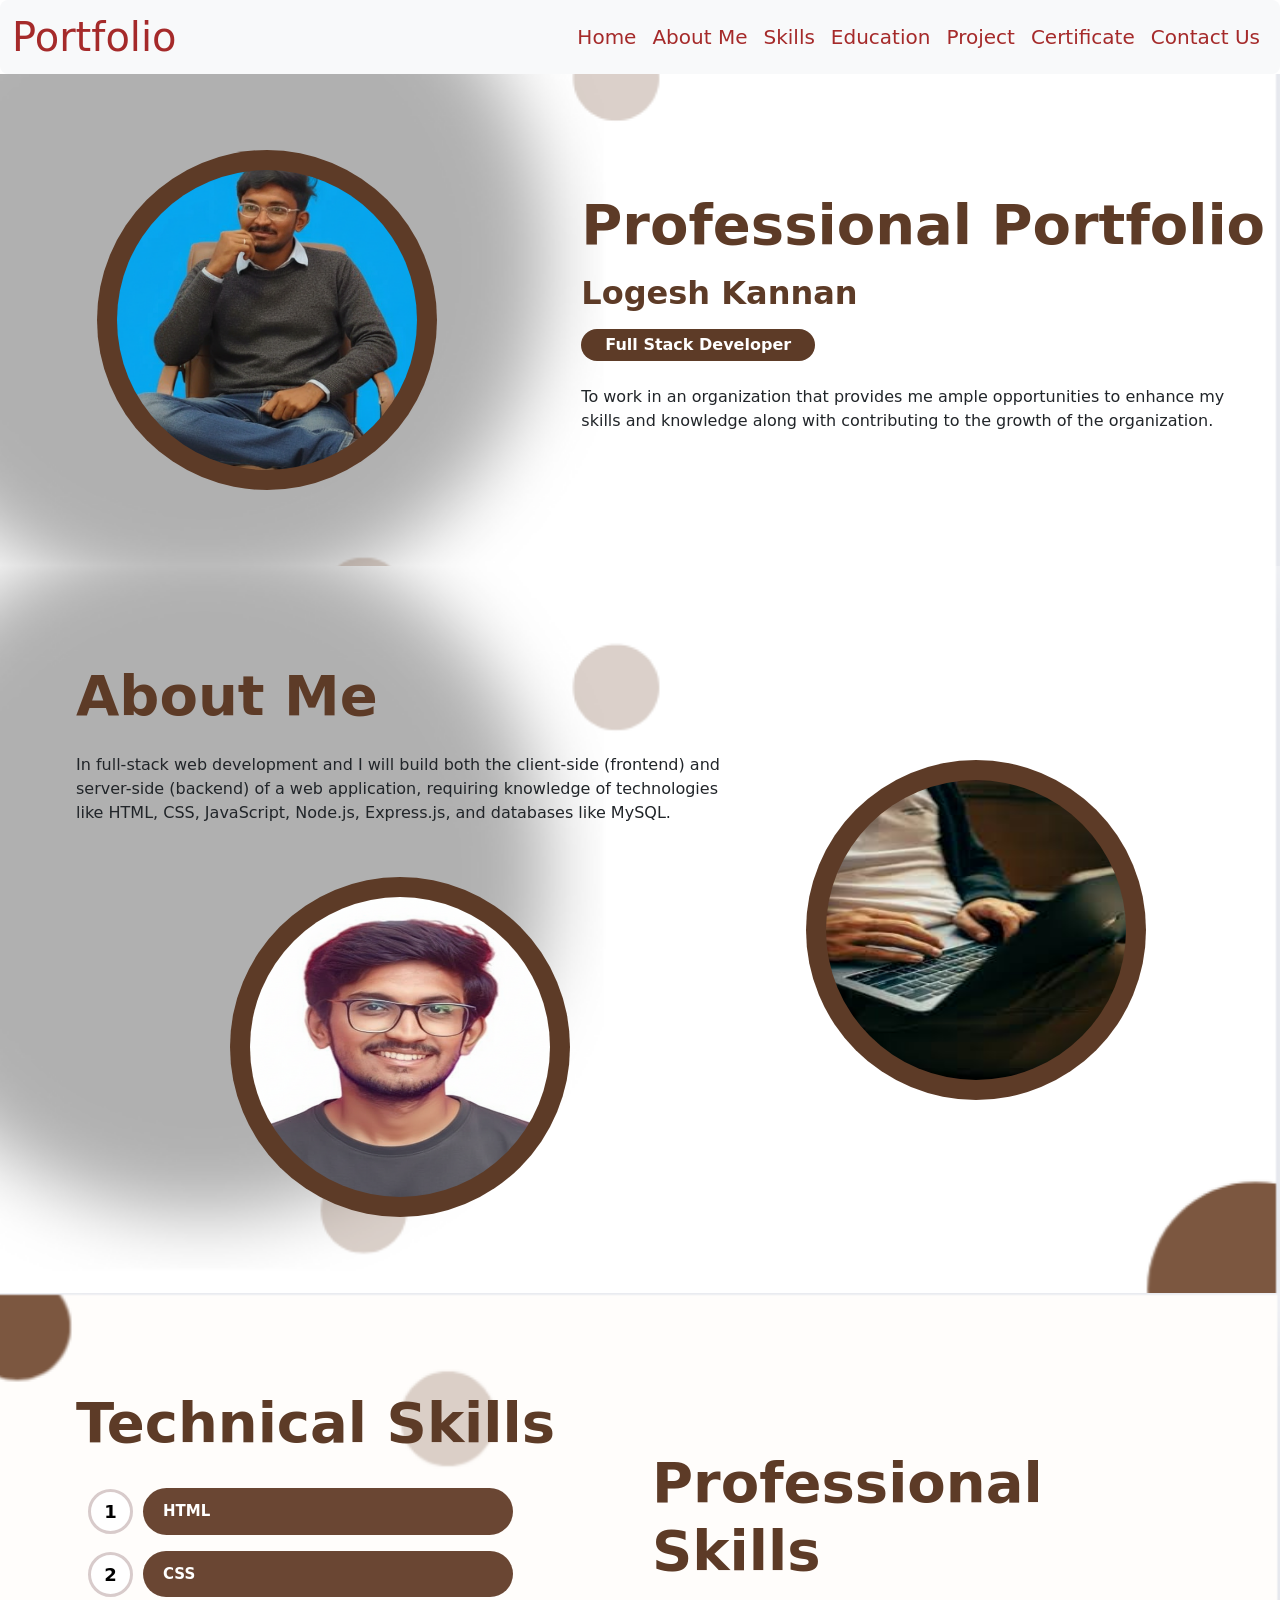
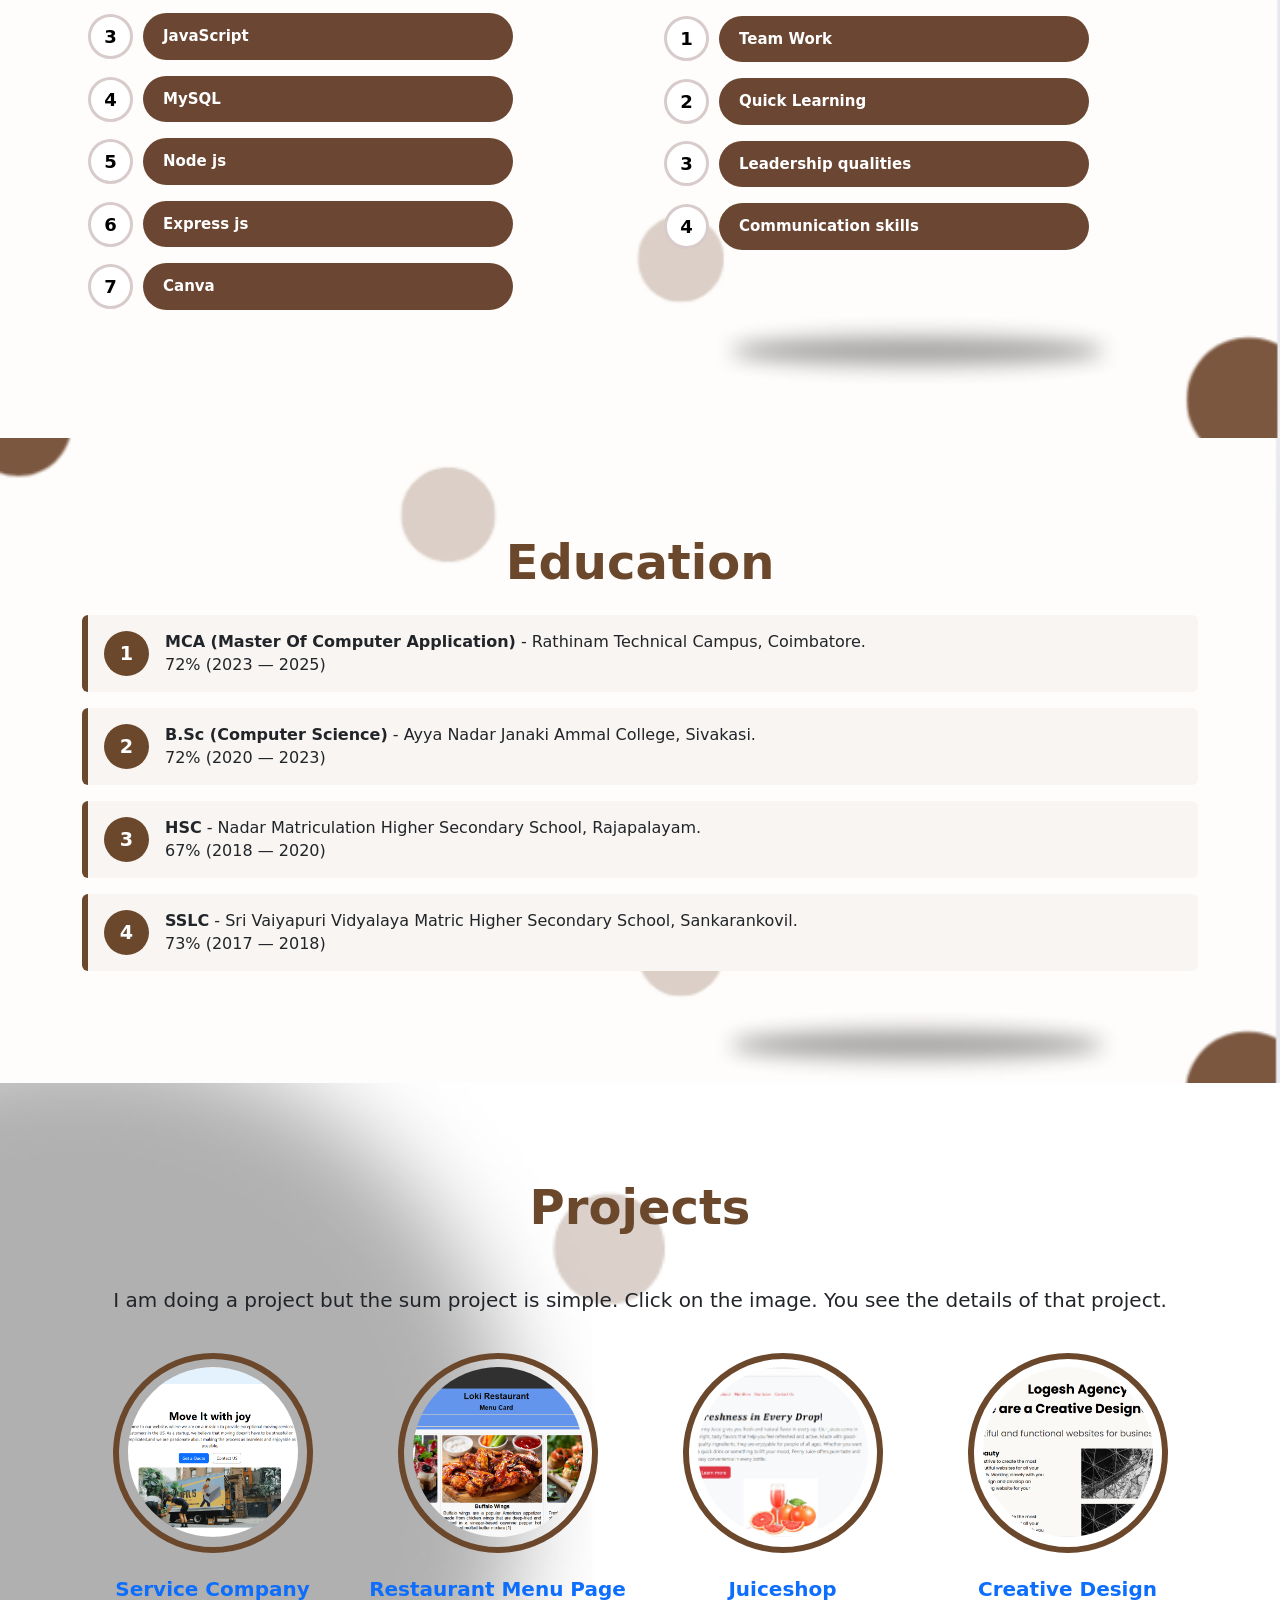
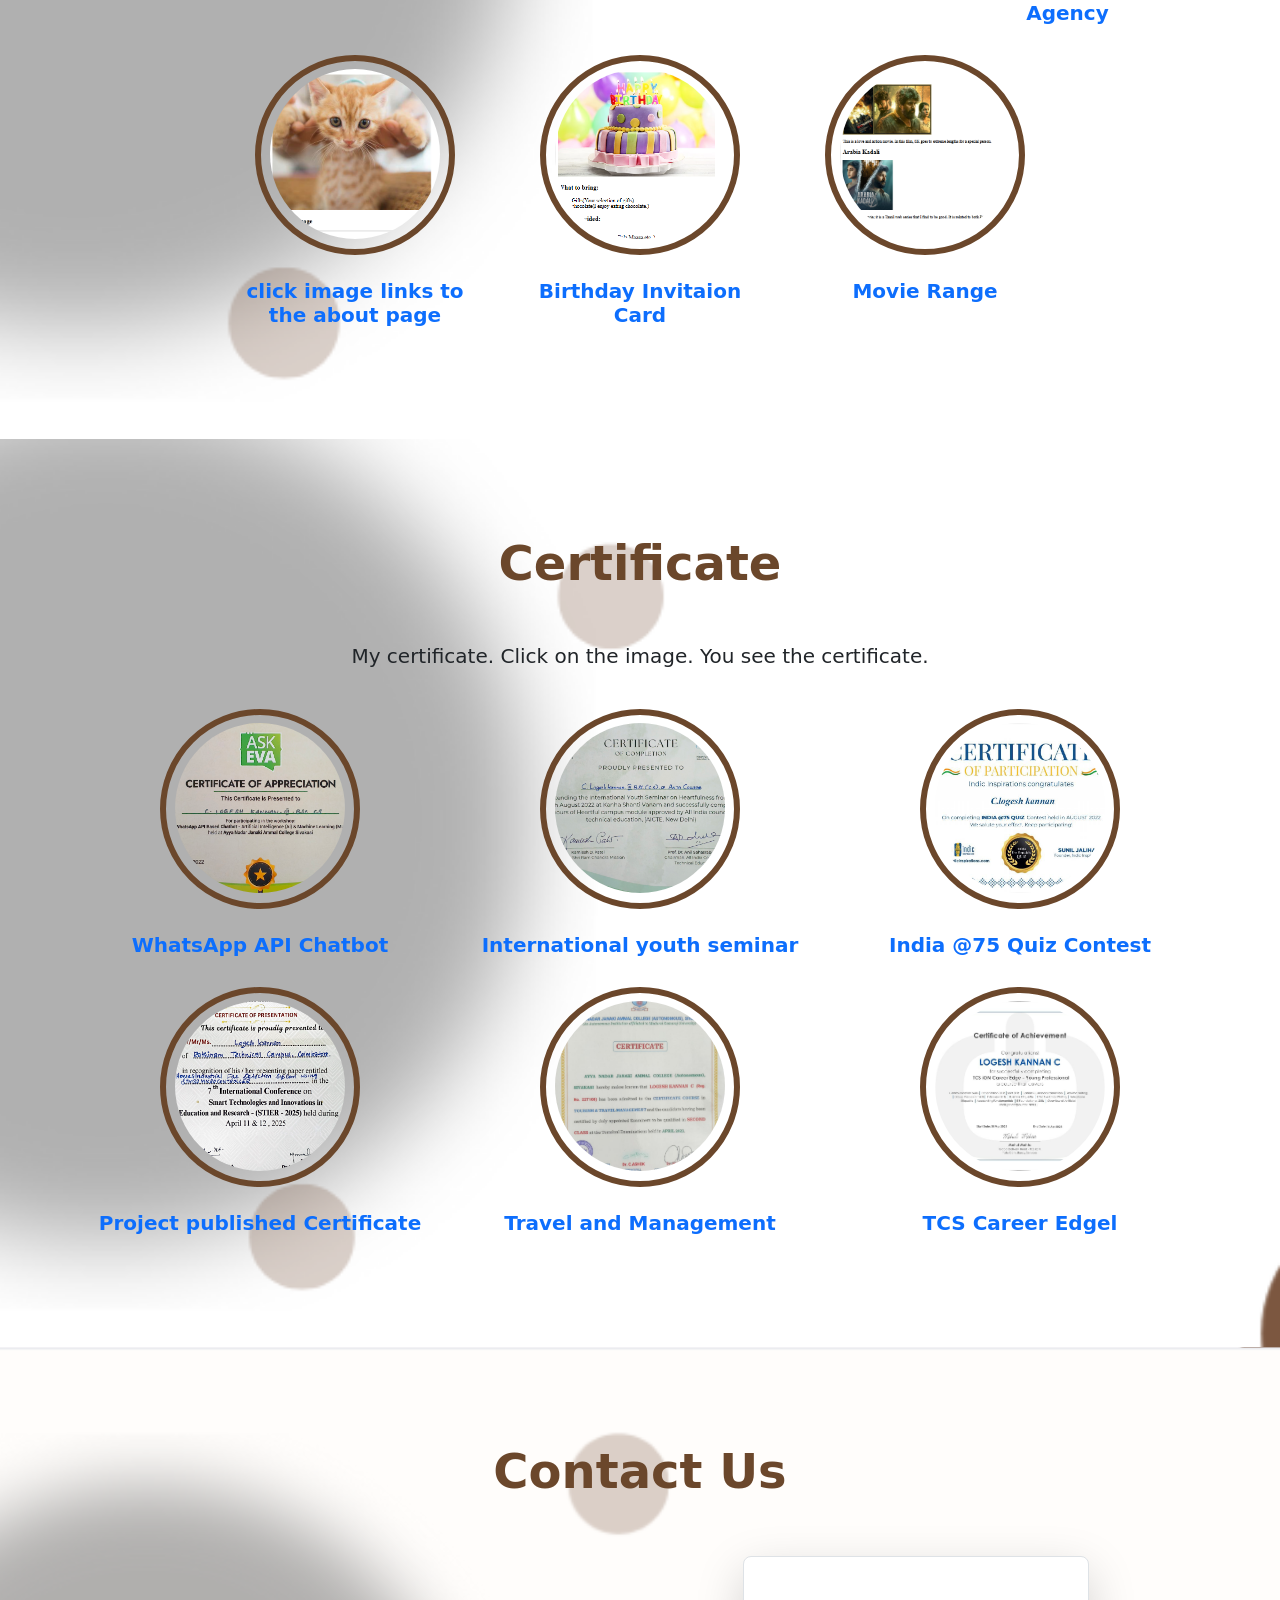
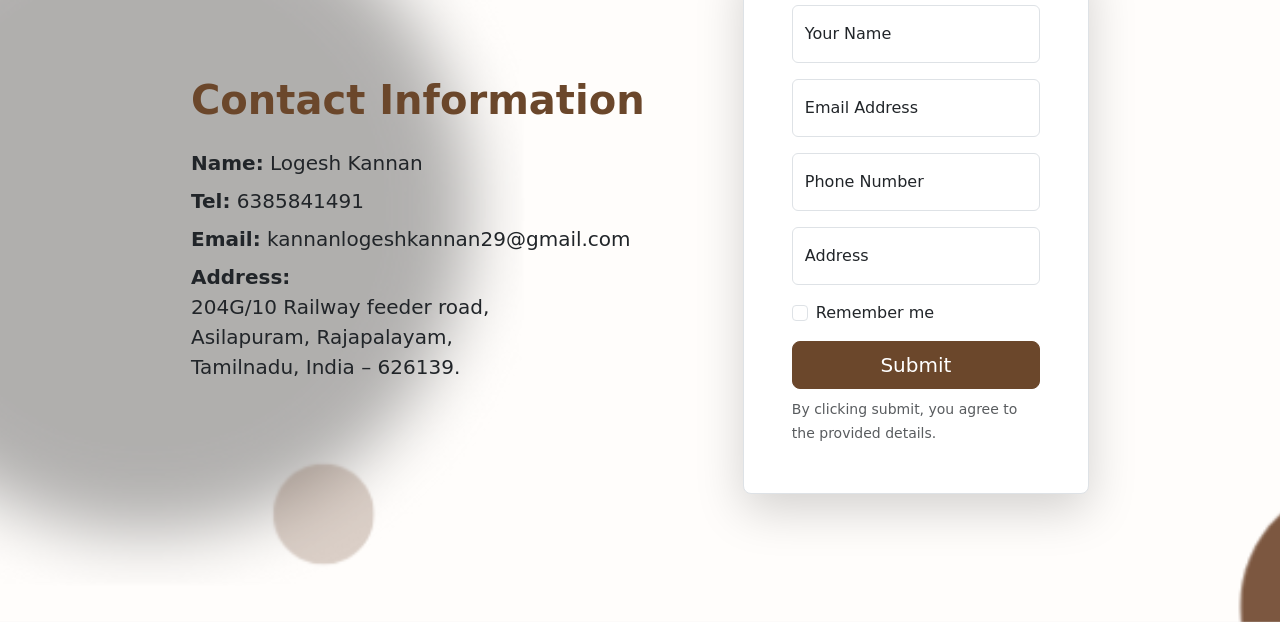
==== index.html @ 881d16a3 "Add files via upload" ====
<!DOCTYPE html>
<html lang="en">
  <head>
    <meta charset="UTF-8" />
    <meta name="viewport" content="width=device-width, initial-scale=1.0" />
    <link
      rel="icon"
      href="https://cdn-icons-png.flaticon.com/512/726/726107.png"
    />
    <title>Logesh's portfolio</title>
    <link
      href="https://cdn.jsdelivr.net/npm/bootstrap@5.3.8/dist/css/bootstrap.min.css"
      rel="stylesheet"
      integrity="sha384-sRIl4kxILFvY47J16cr9ZwB07vP4J8+LH7qKQnuqkuIAvNWLzeN8tE5YBujZqJLB"
      crossorigin="anonymous"
    />
    <link rel="stylesheet" href="./css/portfolio.css" />
  </head>
  <body>
    <header class="sticky-top">
      <nav class="navbar navbar-expand-md navbar-light bg-light rounded-3">
        <div class="container-fluid">
          <h2 class="navbar-brand m-0 fs-1">Portfolio</h2>

          <button
            class="navbar-toggler"
            type="button"
            data-bs-toggle="collapse"
            data-bs-target="#navbarColor03"
            aria-controls="navbarColor03"
            aria-expanded="false"
            aria-label="Toggle navigation"
          >
            <span class="navbar-toggler-icon"></span>
          </button>

          <div
            class="collapse navbar-collapse justify-content-end"
            id="navbarColor03"
          >
            <ul class="navbar-nav mb-2 mb-lg-0 fs-5">
              <li class="nav-item">
                <a class="nav-link" href="#Home">Home</a>
              </li>
              <li class="nav-item">
                <a class="nav-link" href="#About">About Me</a>
              </li>
              <li class="nav-item">
                <a class="nav-link" href="#Skill">Skills</a>
              </li>
              <li class="nav-item">
                <a class="nav-link" href="#Education">Education</a>
              </li>
              <li class="nav-item">
                <a class="nav-link" href="#Project">Project</a>
              </li>
              <li class="nav-item">
                <a class="nav-link" href="#Certificate">Certificate</a>
              </li>
              <li class="nav-item">
                <a class="nav-link" href="#ContactUs">Contact Us</a>
              </li>
            </ul>
          </div>
        </div>
      </nav>
    </header>

    <section class="container-fluid py-5" id="Home">
      <div class="row align-items-center py-5">
        <div class="col-12 col-md-5 text-center mb-4 mb-md-0 position-relative">
          <div class="big-circle"></div>
          <img
            src="./assets/images/My-image.png"
            alt="Profile photo"
            class="hero-img img-fluid rounded-circle"
          />
        </div>
        <div class="col-12 col-md-7 ps-md-5">
          <h1 class="display-4 fw-bold text-brown">Professional Portfolio</h1>

          <h2 class="fw-bold text-brown mt-3">Logesh Kannan</h2>

          <span
            class="badge bg-brown text-white px-4 py-2 mt-2 d-inline-block fs-6"
          >
            Full Stack Developer
          </span>

          <p class="mt-4">
            To work in an organization that provides me ample opportunities to
            enhance my skills and knowledge along with contributing to the
            growth of the organization.
          </p>
        </div>
      </div>
    </section>

    <section class="container-fluid py-5" id="About">
      <div class="mx-5 px-3">
        <div class="row align-items-center py-5">
          <div class="col-12 col-md-7">
            <h1 class="display-4 fw-bold text-brown">About Me</h1>
            <p class="mt-4 mb-4">
              In full-stack web development and I will build both the
              client-side (frontend) and server-side (backend) of a web
              application, requiring knowledge of technologies like HTML, CSS,
              JavaScript, Node.js, Express.js, and databases like MySQL.
            </p>
            <div class="small-img-wrapper text-center pt-4 position-relative">
              <div class="big-circle mt-5"></div>
              <img
                src="./assets/images/image2.png"
                alt="Profile photo"
                class="hero-img img-fluid rounded-circle mt-4"
              />
            </div>
          </div>
          <div
            class="col-12 col-md-5 text-center mb-4 mb-md-0 position-relative"
          >
            <div class="big-circle"></div>
            <img
              src="./assets/images/about-work.jpg"
              alt="Profile photo"
              class="hero-img img-fluid rounded-circle"
            />
          </div>
        </div>
      </div>
    </section>

    <section class="container-fluid section py-5" id="Skill">
      <div class="mx-5 px-3">
        <div class="row align-items-center py-5">
          <div class="col-sm-12 col-md-6">
            <h1 class="display-4 fw-bold text-brown mx-auto mb-3">
              Technical Skills
            </h1>
            <div class="container py-3">
              <div class="d-flex align-items-center mb-3">
                <div class="skill-number">1</div>
                <div class="skill-label">HTML</div>
              </div>

              <div class="d-flex align-items-center mb-3">
                <div class="skill-number">2</div>
                <div class="skill-label">CSS</div>
              </div>

              <div class="d-flex align-items-center mb-3">
                <div class="skill-number">3</div>
                <div class="skill-label">JavaScript</div>
              </div>

              <div class="d-flex align-items-center mb-3">
                <div class="skill-number">4</div>
                <div class="skill-label">MySQL</div>
              </div>

              <div class="d-flex align-items-center mb-3">
                <div class="skill-number">5</div>
                <div class="skill-label">Node js</div>
              </div>
              <div class="d-flex align-items-center mb-3">
                <div class="skill-number">6</div>
                <div class="skill-label">Express js</div>
              </div>
              <div class="d-flex align-items-center mb-3">
                <div class="skill-number">7</div>
                <div class="skill-label">Canva</div>
              </div>
            </div>
          </div>
          <div class="col-sm-12 col-md-6 mb-4 mb-md-0 position-relative">
            <h1 class="display-4 fw-bold text-brown mx-auto mb-3">
              Professional Skills
            </h1>
            <div class="container py-3">
              <div class="d-flex align-items-center mb-3">
                <div class="skill-number">1</div>
                <div class="skill-label">Team Work</div>
              </div>

              <div class="d-flex align-items-center mb-3">
                <div class="skill-number">2</div>
                <div class="skill-label">Quick Learning</div>
              </div>

              <div class="d-flex align-items-center mb-3">
                <div class="skill-number">3</div>
                <div class="skill-label">Leadership qualities</div>
              </div>

              <div class="d-flex align-items-center mb-3">
                <div class="skill-number">4</div>
                <div class="skill-label">Communication skills</div>
              </div>
            </div>
          </div>
        </div>
      </div>
    </section>

    <section class="container-fluid section py-5" id="Education">
      <div class="container py-5">
        <h1 class="display-5 fw-bold text-center text-brown1 mb-4">
          Education
        </h1>

        <div class="education-item d-flex align-items-start p-3 mb-3 rounded">
          <div class="edu-number">1</div>
          <div class="edu-text ms-3">
            <strong>MCA (Master Of Computer Application)</strong> - Rathinam
            Technical Campus, Coimbatore. <br />
            72% (2023 — 2025)
          </div>
        </div>

        <div class="education-item d-flex align-items-start p-3 mb-3 rounded">
          <div class="edu-number">2</div>
          <div class="edu-text ms-3">
            <strong>B.Sc (Computer Science)</strong> - Ayya Nadar Janaki Ammal
            College, Sivakasi. <br />
            72% (2020 — 2023)
          </div>
        </div>

        <div class="education-item d-flex align-items-start p-3 mb-3 rounded">
          <div class="edu-number">3</div>
          <div class="edu-text ms-3">
            <strong>HSC</strong> - Nadar Matriculation Higher Secondary School,
            Rajapalayam. <br />
            67% (2018 — 2020)
          </div>
        </div>

        <div class="education-item d-flex align-items-start p-3 mb-3 rounded">
          <div class="edu-number">4</div>
          <div class="edu-text ms-3">
            <strong>SSLC</strong> - Sri Vaiyapuri Vidyalaya Matric Higher
            Secondary School, Sankarankovil. <br />
            73% (2017 — 2018)
          </div>
        </div>
      </div>
    </section>

    <section class="container-fluid py-5" id="Project">
      <div class="container py-5">
        <h1 class="display-5 fw-bold text-center text-brown1 mb-5">Projects</h1>
        <p class="mt-3 mb-4 fw-medium fs-5 text-center">
          I am doing a project but the sum project is simple. Click on the
          image. You see the details of that project.
        </p>

        <div class="row justify-content-center">
          <div class="col-lg-3 col-md-4 col-sm-6 col-12 mt-2">
            <div class="project-card text-center position-relative">
              <a
                href="https://logeshkannan-hub123.github.io/Simple-web-site/"
                class="text-decoration-none"
              >
                <div class="big-circle1 mt-3"></div>
                <img
                  src="./assets/projectimage/sample_website copy.png"
                  alt="Project Image"
                  class="hero-img1 img-fluid rounded-circle mb-4"
                />
                <h5 class="mt-3 fw-bold">Service Company</h5>
                <p class="small text-muted"></p>
              </a>
            </div>
          </div>
          <div class="col-lg-3 col-md-4 col-sm-6 col-12 mt-2">
            <div class="project-card text-center position-relative">
              <a
                href="https://logeshkannan-hub123.github.io/Restaurant-Menu-Page/"
                class="text-decoration-none"
              >
                <div class="big-circle1 mt-3"></div>
                <img
                  src="./assets/projectimage/resturent.png"
                  alt="Project Image"
                  class="hero-img1 img-fluid rounded-circle mb-4"
                />
                <h5 class="mt-3 fw-bold">Restaurant Menu Page</h5>
                <p class="small text-muted"></p>
              </a>
            </div>
          </div>
          <div class="col-lg-3 col-md-4 col-sm-6 col-12 mt-2">
            <div class="project-card text-center position-relative">
              <a
                href="https://logeshkannan-hub123.github.io/juice_shop_website/"
                class="text-decoration-none"
              >
                <div class="big-circle1 mt-3"></div>
                <img
                  src="./assets/projectimage/Juiceshop.png"
                  alt="Project Image"
                  class="hero-img1 img-fluid rounded-circle mb-4"
                />
                <h5 class="mt-3 fw-bold">Juiceshop</h5>
                <p class="small text-muted"></p>
              </a>
            </div>
          </div>
          <div class="col-lg-3 col-md-4 col-sm-6 col-12 mt-2">
            <div class="project-card text-center position-relative">
              <a
                href="./public/myproject/movies/designagency/index.html"
                class="text-decoration-none"
              >
                <div class="big-circle1 mt-3"></div>
                <img
                  src="./assets/projectimage/Construction_project.png"
                  alt="Project Image"
                  class="hero-img1 img-fluid rounded-circle mb-4"
                />
                <h5 class="mt-3 fw-bold">Creative Design Agency</h5>
                <p class="small text-muted"></p>
              </a>
            </div>
          </div>
          <div class="col-lg-3 col-md-4 col-sm-6 col-12 mt-2">
            <div class="project-card text-center position-relative">
              <a
                href="./public/myproject/movies/4.1+Webpages-hw/index.html"
                class="text-decoration-none"
              >
                <div class="big-circle1 mt-3"></div>
                <img
                  src="./assets/projectimage/Cat_simple_project.png"
                  alt="Project Image"
                  class="hero-img1 img-fluid rounded-circle mb-4"
                />
                <h5 class="mt-3 fw-bold">
                  click image links to the about page
                </h5>
                <p class="small text-muted"></p>
              </a>
            </div>
          </div>
          <div class="col-lg-3 col-md-4 col-sm-6 col-12 mt-2">
            <div class="project-card text-center position-relative">
              <a
                href="./public/myproject/movies/birthday_invitation.html"
                class="text-decoration-none"
              >
                <div class="big-circle1 mt-3"></div>
                <img
                  src="./assets/projectimage/Birthday_invitation.png"
                  alt="Project Image"
                  class="hero-img1 img-fluid rounded-circle mb-4"
                />
                <h5 class="mt-3 fw-bold">Birthday Invitaion Card</h5>
                <p class="small text-muted"></p>
              </a>
            </div>
          </div>
          <div class="col-lg-3 col-md-4 col-sm-6 col-12 mt-2">
            <div class="project-card text-center position-relative">
              <a
                href="./public/myproject/movies/movies.html"
                class="text-decoration-none"
              >
                <div class="big-circle1 mt-3"></div>
                <img
                  src="./assets/projectimage/MovieProject.png"
                  alt="Project Image"
                  class="hero-img1 img-fluid rounded-circle mb-4"
                />
                <h5 class="mt-3 fw-bold">Movie Range</h5>
                <p class="small text-muted"></p>
              </a>
            </div>
          </div>
        </div>
      </div>
    </section>

    <section class="container-fluid py-5" id="Certificate">
      <div class="container py-5">
        <h1 class="display-5 fw-bold text-center text-brown1 mb-5">
          Certificate
        </h1>
        <p class="mt-3 mb-4 fw-medium fs-5 text-center">
          My certificate. Click on the image. You see the certificate.
        </p>

        <div class="row justify-content-center">
          <div class="col-lg-4 col-md-6 col-12 mt-2">
            <div class="project-card text-center position-relative">
              <a
                href="./assets/Certificate/IMG_wpAPI.jpg"
                class="text-decoration-none"
              >
                <div class="big-circle1 mt-3"></div>
                <img
                  src="./assets/Certificate/IMG_wpAPI.jpg"
                  alt="Project Image"
                  class="hero-img1 img-fluid rounded-circle mb-4"
                />
                <h5 class="mt-3 fw-bold">WhatsApp API Chatbot</h5>
                <p class="small text-muted"></p>
              </a>
            </div>
          </div>
          <div class="col-lg-4 col-md-6 col-12 mt-2">
            <div class="project-card text-center position-relative">
              <a
                href="./assets/Certificate/IMG_heartfull.jpg"
                class="text-decoration-none"
              >
                <div class="big-circle1 mt-3"></div>
                <img
                  src="./assets/Certificate/IMG_heartfull.jpg"
                  alt="Project Image"
                  class="hero-img1 img-fluid rounded-circle mb-4"
                />
                <h5 class="mt-3 fw-bold">International youth seminar</h5>
                <p class="small text-muted"></p>
              </a>
            </div>
          </div>
          <div class="col-lg-4 col-md-6 col-12 mt-2">
            <div class="project-card text-center position-relative">
              <a
                href="./assets/Certificate/India@75Quiz.jpg"
                class="text-decoration-none"
              >
                <div class="big-circle1 mt-3"></div>
                <img
                  src="./assets/Certificate/India@75Quiz.jpg"
                  alt="Project Image"
                  class="hero-img1 img-fluid rounded-circle mb-4"
                />
                <h5 class="mt-3 fw-bold">India @75 Quiz Contest</h5>
                <p class="small text-muted"></p>
              </a>
            </div>
          </div>
          <div class="col-lg-4 col-md-6 col-12 mt-2">
            <div class="project-card text-center position-relative">
              <a
                href="./assets/Certificate/project_publish_certificate.png"
                class="text-decoration-none"
              >
                <div class="big-circle1 mt-3"></div>
                <img
                  src="./assets/Certificate/project_publish_certificate.png"
                  alt="Project Image"
                  class="hero-img1 img-fluid rounded-circle mb-4"
                />
                <h5 class="mt-3 fw-bold">Project published Certificate</h5>
                <p class="small text-muted"></p>
              </a>
            </div>
          </div>
          <div class="col-lg-4 col-md-6 col-12 mt-2">
            <div class="project-card text-center position-relative">
              <a
                href="./assets/Certificate/travel_and_management.jpg"
                class="text-decoration-none"
              >
                <div class="big-circle1 mt-3"></div>
                <img
                  src="./assets/Certificate/travel_and_management.jpg"
                  alt="Project Image"
                  class="hero-img1 img-fluid rounded-circle mb-4"
                />
                <h5 class="mt-3 fw-bold">Travel and Management</h5>
                <p class="small text-muted"></p>
              </a>
            </div>
          </div>
          <div class="col-lg-4 col-md-6 col-12 mt-2">
            <div class="project-card text-center position-relative">
              <a
                href="./assets/Certificate/YoungProfessional.jpg"
                class="text-decoration-none"
              >
                <div class="big-circle1 mt-3"></div>
                <img
                  src="./assets/Certificate/YoungProfessional.jpg"
                  alt="Project Image"
                  class="hero-img1 img-fluid rounded-circle mb-4"
                />
                <h5 class="mt-3 fw-bold">TCS Career Edgel</h5>
                <p class="small text-muted"></p>
              </a>
            </div>
          </div>
        </div>
      </div>
    </section>

    <section class="container-fluid Contact py-5" id="ContactUs">
      <div class="container py-5">
        <h1 class="display-5 fw-bold text-center text-brown1 mb-5">
          Contact Us
        </h1>

        <div class="container col-xl-10 col-xxl-8 px-3 py-3">
          <div class="row align-items-center g-lg-5 py-3">
            <!-- Left Side – Contact Info -->
            <div class="col-lg-7 text-start">
              <h2 class="display-6 fw-bold text-brown1 mb-4">
                Contact Information
              </h2>

              <p class="fs-5 mb-2"><strong>Name:</strong> Logesh Kannan</p>
              <p class="fs-5 mb-2"><strong>Tel:</strong> 6385841491</p>
              <p class="fs-5 mb-2">
                <strong>Email:</strong> kannanlogeshkannan29@gmail.com
              </p>
              <p class="fs-5">
                <strong>Address:</strong><br />
                204G/10 Railway feeder road,<br />
                Asilapuram, Rajapalayam,<br />
                Tamilnadu, India – 626139.
              </p>
            </div>

            <div class="col-md-10 mx-auto col-lg-5 mt-4">
              <form class="p-4 p-md-5 border rounded-3 shadow-lg bg-white">
                <div class="form-floating mb-3">
                  <input
                    type="text"
                    class="form-control"
                    id="nameInput"
                    placeholder="Name"
                  />
                  <label for="nameInput">Your Name</label>
                </div>

                <div class="form-floating mb-3">
                  <input
                    type="email"
                    class="form-control"
                    id="emailInput"
                    placeholder="name@example.com"
                  />
                  <label for="emailInput">Email Address</label>
                </div>

                <div class="form-floating mb-3">
                  <input
                    type="tel"
                    class="form-control"
                    id="phoneInput"
                    placeholder="Phone Number"
                  />
                  <label for="phoneInput">Phone Number</label>
                </div>

                <div class="form-floating mb-3">
                  <input
                    type="text"
                    class="form-control"
                    id="addressInput"
                    placeholder="Address"
                  />
                  <label for="addressInput">Address</label>
                </div>

                <div class="form-check mb-3">
                  <input
                    class="form-check-input"
                    type="checkbox"
                    value=""
                    id="rememberCheck"
                  />
                  <label class="form-check-label" for="rememberCheck"
                    >Remember me</label
                  >
                </div>

                <button class="w-100 btn btn-lg btn-primary mb-2" type="submit">
                  Submit
                </button>

                <small class="text-muted"
                  >By clicking submit, you agree to the provided details.</small
                >
              </form>
            </div>
          </div>
        </div>
      </div>
    </section>

    <script
      src="https://cdn.jsdelivr.net/npm/bootstrap@5.3.8/dist/js/bootstrap.bundle.min.js"
      integrity="sha384-FKyoEForCGlyvwx9Hj09JcYn3nv7wiPVlz7YYwJrWVcXK/BmnVDxM+D2scQbITxI"
      crossorigin="anonymous"
    ></script>
  </body>
</html>
---- css/portfolio.css ----
section {
    background-image: url(../assets/images/homebg.png);
    background-size: cover;
    background-position: center;
}

.text-brown {
    color: #5d3b27;
}

.bg-brown {
    background-color: #5d3b27;
    border-radius: 50px;
}

.hero-img {
    width: 300px;
    height: 300px;
    position: relative;
}

.nav-link,
.navbar-brand {
    color: brown;
}

/* Big decorative circle behind image */
.big-circle {
    width: 340px;
    height: 340px;
    background-color: #5d3b27;
    border-radius: 50%;
    position: absolute;
    top: -20px;
    left: 50%;
    transform: translateX(-50%);
}

/* Responsive fix for mobile */
@media (max-width: 576px) {
    .hero-img {
        width: 220px;
        height: 220px;
    }

    .big-circle {
        width: 260px;
        height: 260px;
    }
}

.section {
    background-image: url(../assets/images/aboutbg.png);
    background-size: cover;
    background-position: center;
}


.skill-number {
    width: 45px;
    height: 45px;
    border: 3px solid #d8cbcb;
    border-radius: 50%;
    background: white;
    color: #000;
    display: flex;
    justify-content: center;
    align-items: center;
    font-weight: 600;
    margin-right: 10px;
    font-size: 18px;
}

.skill-label {
    width: 70%;
    background: #6a4633;
    color: white;
    padding: 12px 20px;
    border-radius: 30px;
    font-size: 15px;
    font-weight: 600;
}

.text-brown1 {
    color: #6b472b;
}

.education-item {
    background: #f8f5f2;
    border-left: 6px solid #6b472b;
    transition: 0.3s ease;
}

.education-item:hover {
    background: #efe7e2;
    transform: translateY(-3px);
}

.edu-number {
    width: 45px;
    height: 45px;
    min-width: 45px;
    border-radius: 50%;
    background: #6b472b;
    color: white;
    display: flex;
    justify-content: center;
    align-items: center;
    font-weight: 600;
    font-size: 1.2rem;
}

.edu-text {
    font-size: 1rem;
    line-height: 1.4;
}

/* Mobile Responsive Fix */
@media (max-width: 576px) {
    .edu-text {
        font-size: 0.95rem;
    }

    .edu-number {
        width: 40px;
        height: 40px;
        font-size: 1rem;
    }
}

/*project*/

.text-brown1 {
    color: #6b472b;
}

.project-card {
    padding-top: 20px;
    transition: 0.3s ease;
}

.project-card:hover {
    transform: translateY(-5px);
}

.big-circle1 {
    width: 200px;
    height: 200px;
    border: 6px solid #6b472b;
    border-radius: 50%;
    margin: 0 auto;
    position: absolute;
    top: -10px;
    left: 50%;
    transform: translateX(-50%);
    z-index: 1;
}

.hero-img1 {
    width: 170px;
    height: 170px;
    object-fit: cover;
    position: relative;
    z-index: 2;
}

.Contact {
    background-image: url(../assets/images/Contactimage.png);
    background-size: cover;
    background-position: center;
}

.text-brown1 {
    color: #6b472b;
}

form {
    border: 2px solid #e7dfda;
    border-radius: 15px !important;
}

.btn-primary {
    background-color: #6b472b;
    border-color: #6b472b;
}

.btn-primary:hover {
    background-color: #563924;
    border-color: #563924;
}

@media (max-width: 576px) {
    .Contact h2 {
        font-size: 1.7rem;
    }

    .Contact p {
        font-size: 1rem;
    }
}
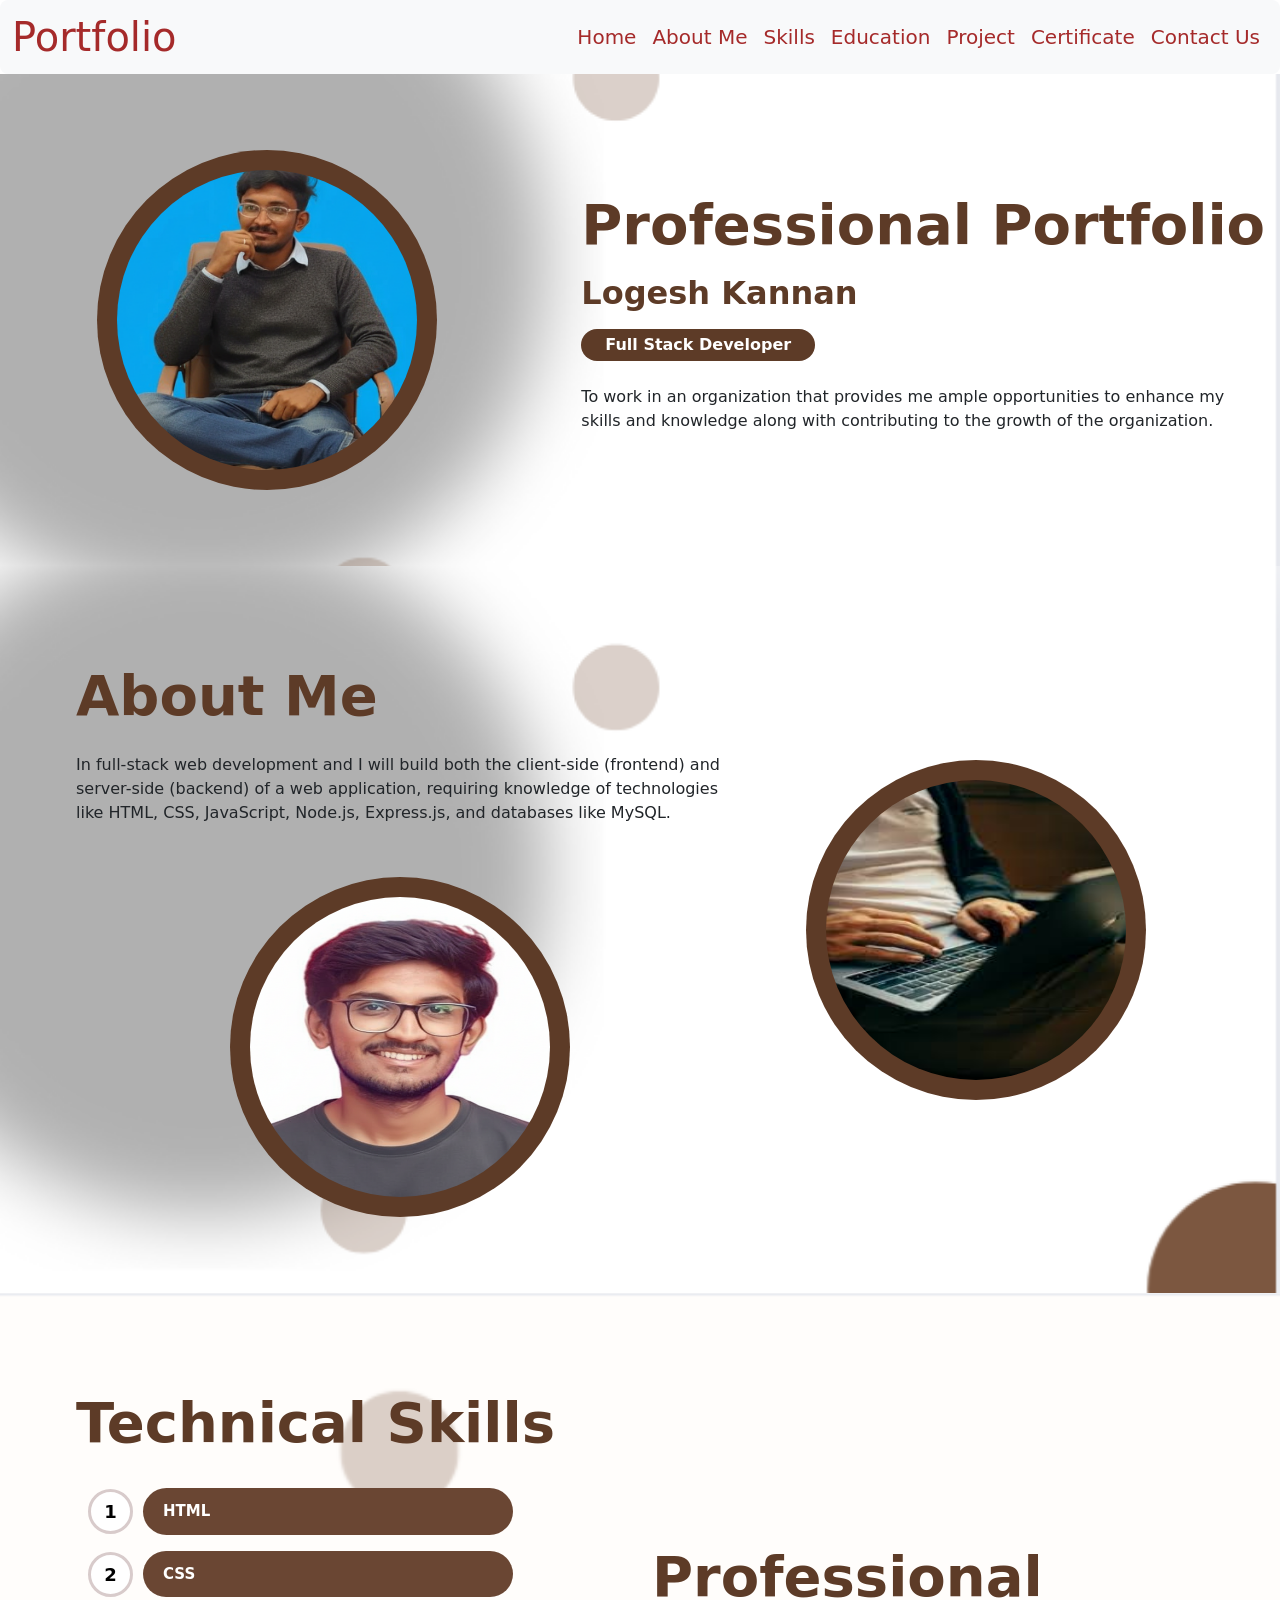
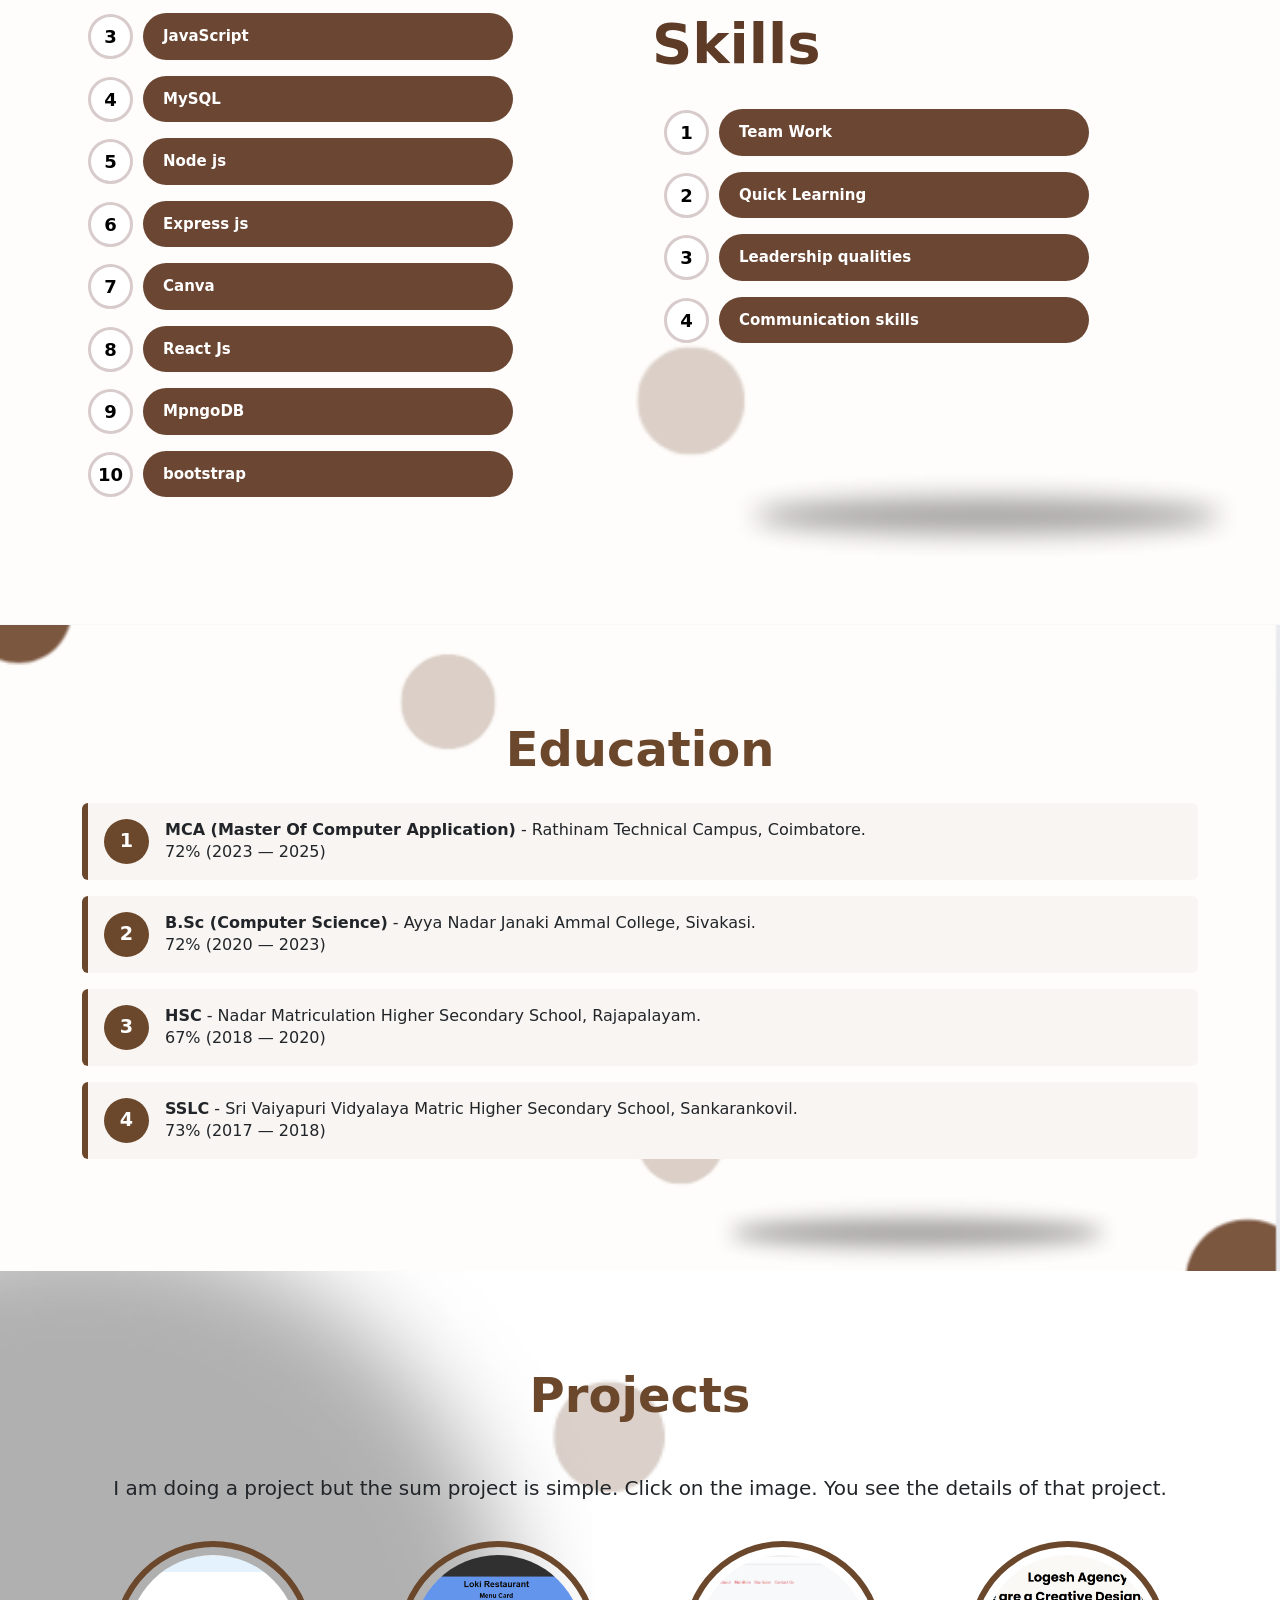
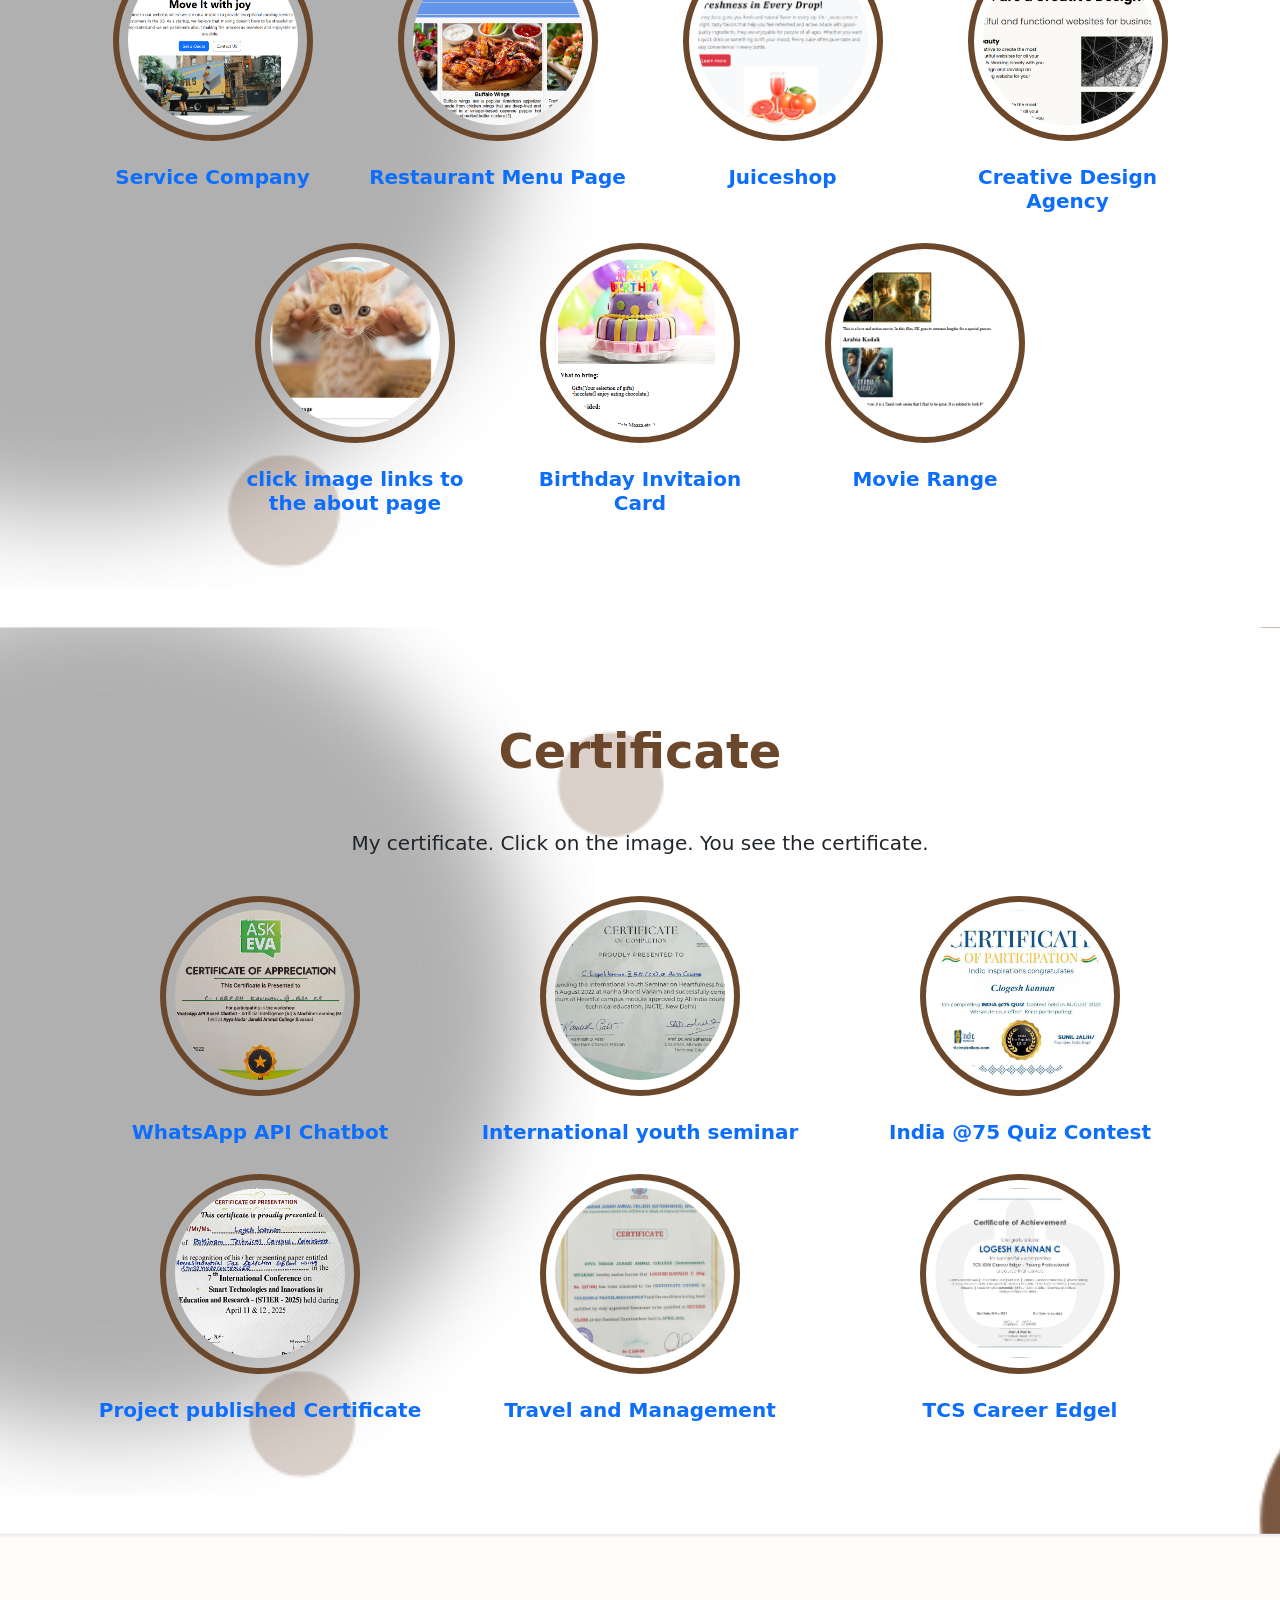
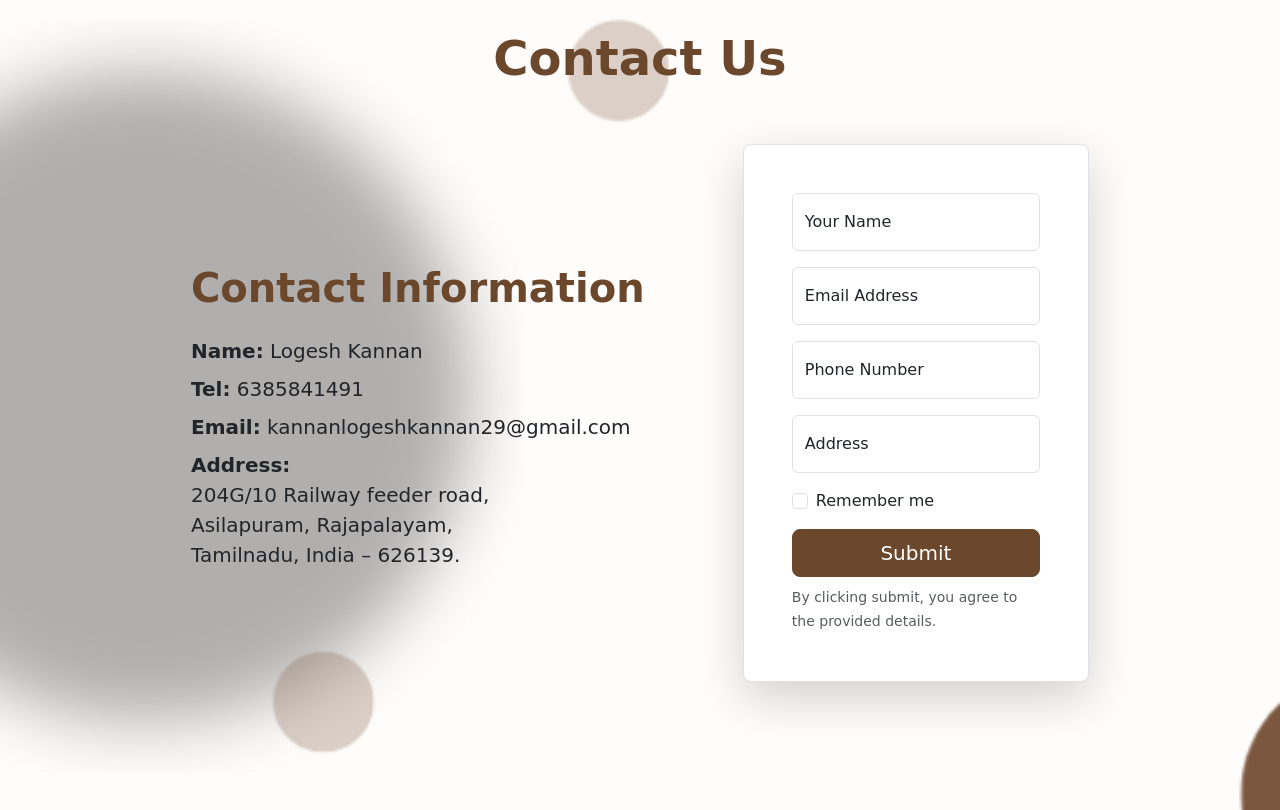
==== commit 031aee20: "Update print statement from 'Hello' to 'Goodbye'" ====
--- a/index.html
+++ b/index.html
@@ -1,4 +1,4 @@
-<!DOCTYPE html>
+<!doctype html>
 <html lang="en">
   <head>
     <meta charset="UTF-8" />
@@ -170,6 +170,18 @@
                 <div class="skill-number">7</div>
                 <div class="skill-label">Canva</div>
               </div>
+              <div class="d-flex align-items-center mb-3">
+                <div class="skill-number">8</div>
+                <div class="skill-label">React Js</div>
+              </div>
+              <div class="d-flex align-items-center mb-3">
+                <div class="skill-number">9</div>
+                <div class="skill-label">MpngoDB</div>
+              </div>
+              <div class="d-flex align-items-center mb-3">
+                <div class="skill-number">10</div>
+                <div class="skill-label">bootstrap</div>
+              </div>
             </div>
           </div>
           <div class="col-sm-12 col-md-6 mb-4 mb-md-0 position-relative">
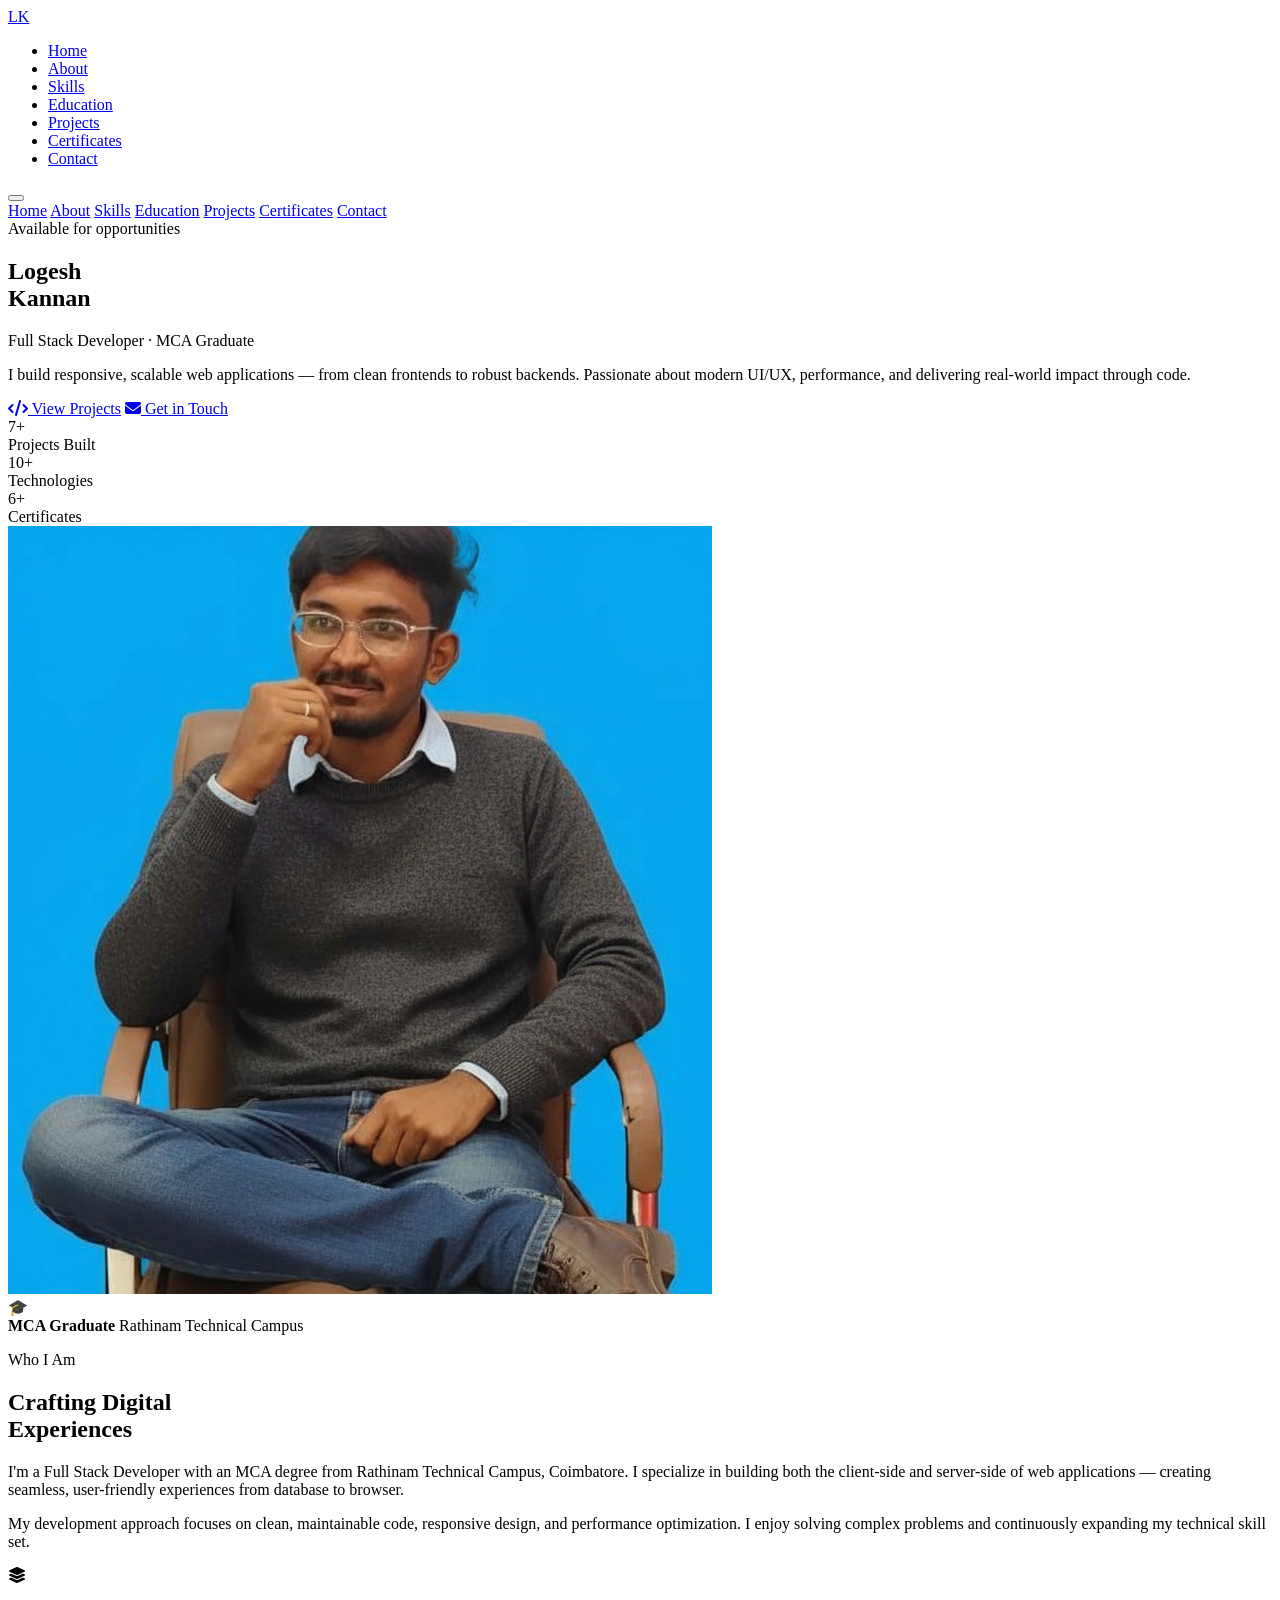
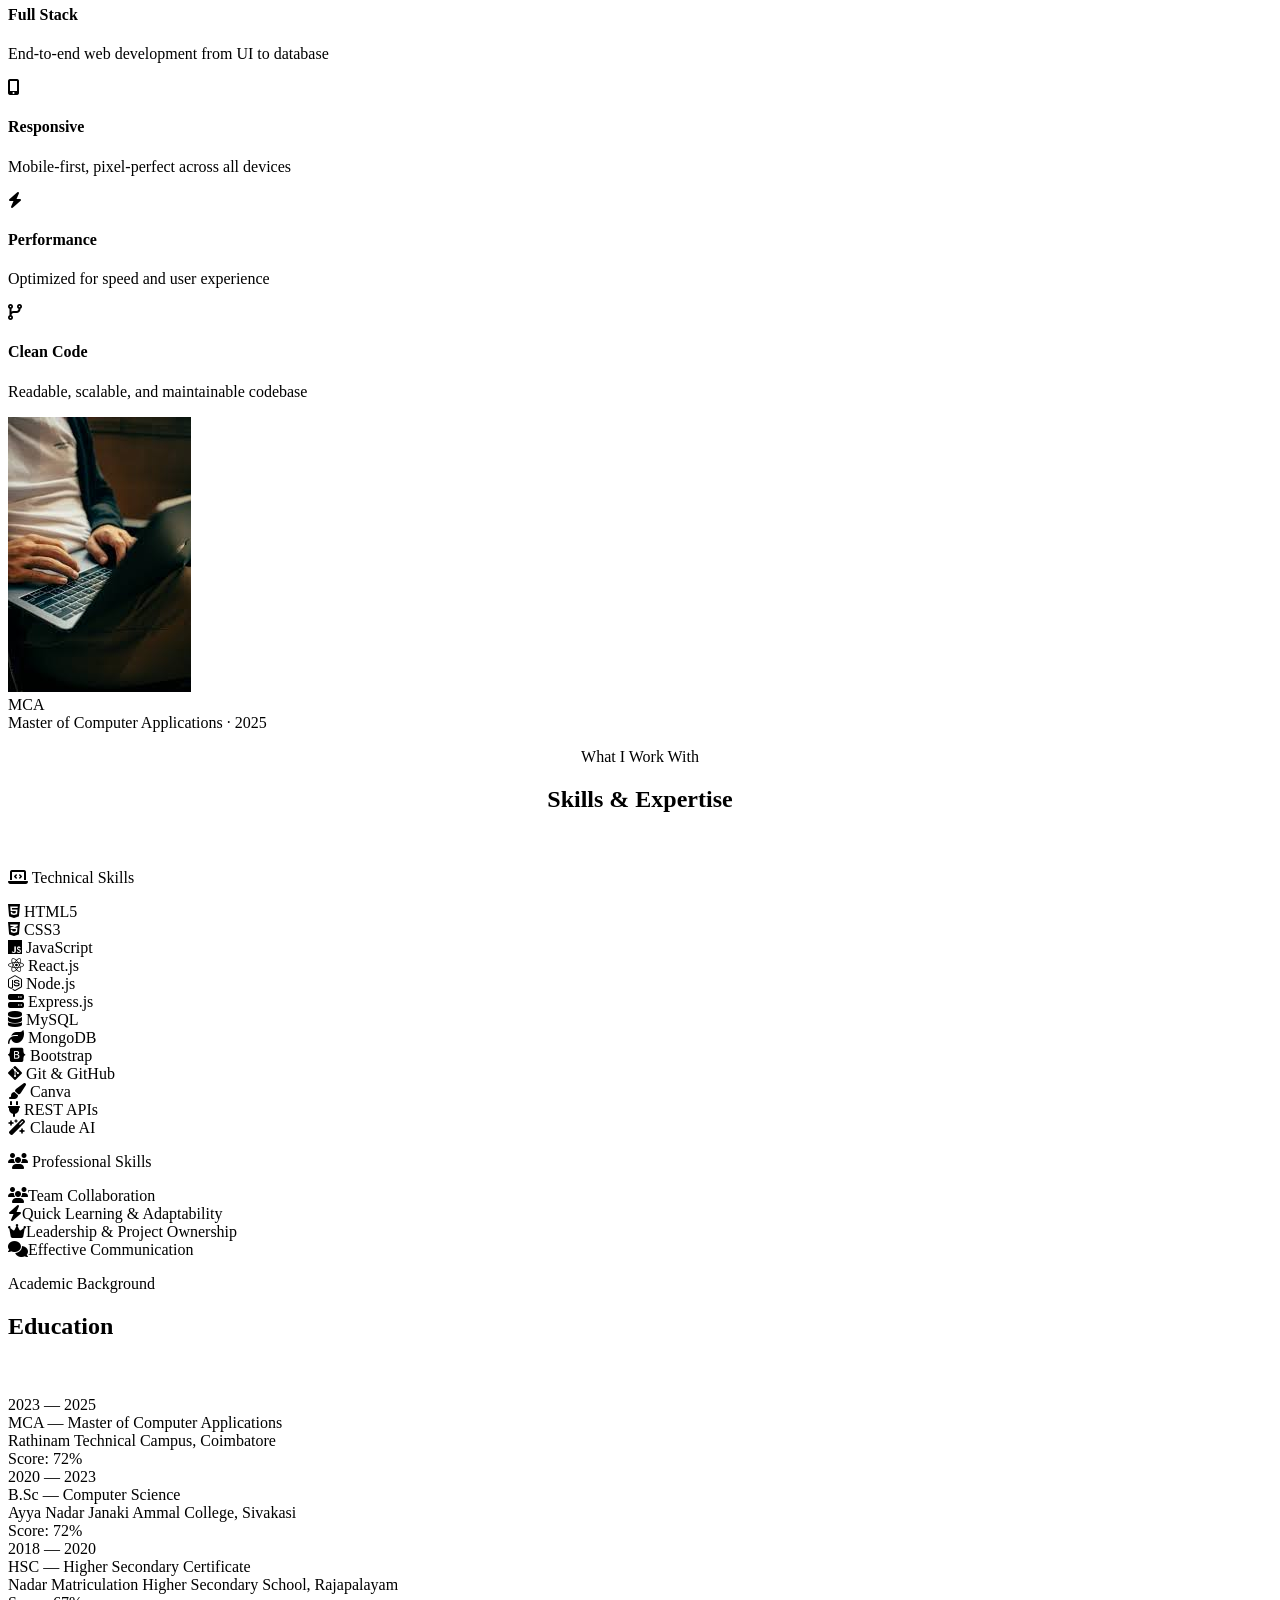
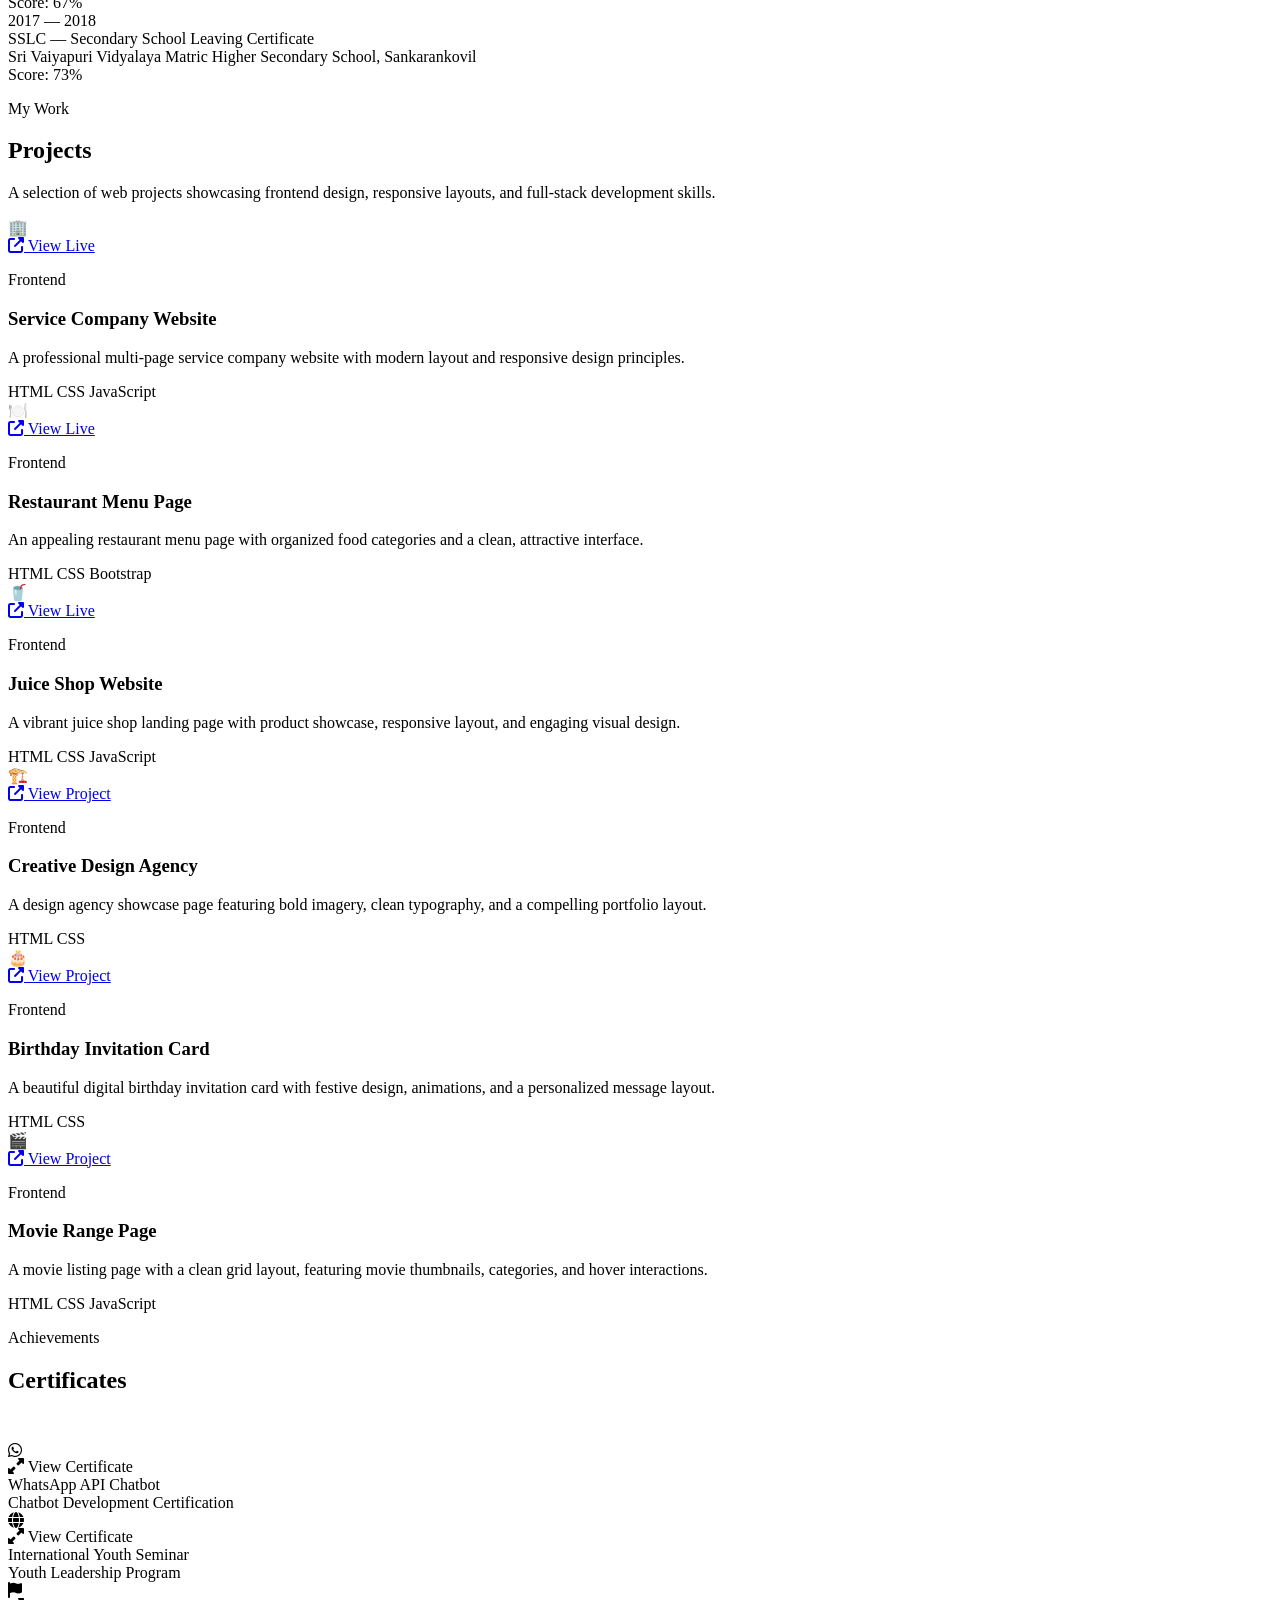
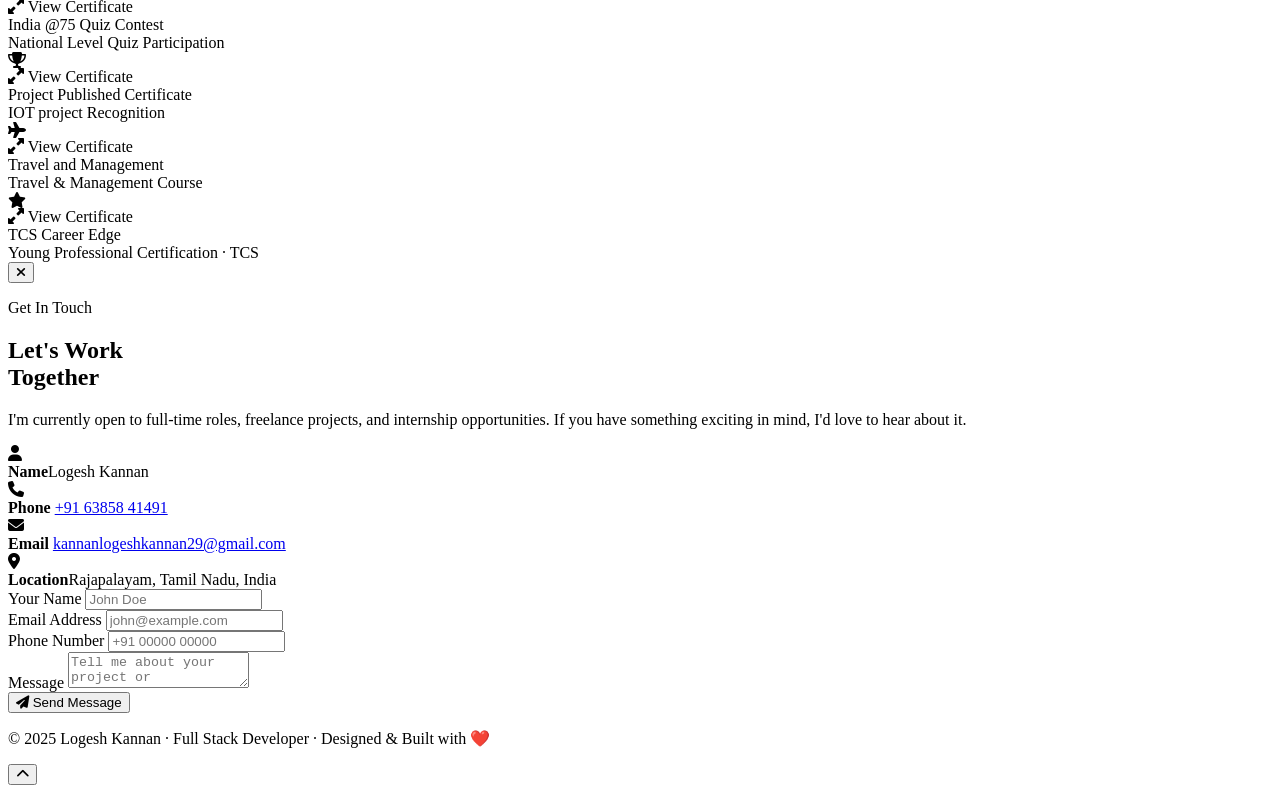
==== commit 69fd316a: "Update print statement from 'Hello' to 'Goodbye'" ====
--- a/index.html
+++ b/index.html
@@ -3,610 +3,909 @@
   <head>
     <meta charset="UTF-8" />
     <meta name="viewport" content="width=device-width, initial-scale=1.0" />
+    <title>Logesh Kannan — Full Stack Developer</title>
+
+    <!-- Favicon -->
     <link
       rel="icon"
       href="https://cdn-icons-png.flaticon.com/512/726/726107.png"
     />
-    <title>Logesh's portfolio</title>
+
+    <!-- Google Fonts -->
+    <link rel="preconnect" href="https://fonts.googleapis.com" />
+    <link rel="preconnect" href="https://fonts.gstatic.com" crossorigin />
     <link
-      href="https://cdn.jsdelivr.net/npm/bootstrap@5.3.8/dist/css/bootstrap.min.css"
+      href="https://fonts.googleapis.com/css2?family=Syne:wght@400;600;700;800&family=Inter:wght@300;400;500;600&display=swap"
       rel="stylesheet"
-      integrity="sha384-sRIl4kxILFvY47J16cr9ZwB07vP4J8+LH7qKQnuqkuIAvNWLzeN8tE5YBujZqJLB"
-      crossorigin="anonymous"
     />
-    <link rel="stylesheet" href="./css/portfolio.css" />
+
+    <!-- Font Awesome Icons -->
+    <link
+      rel="stylesheet"
+      href="https://cdnjs.cloudflare.com/ajax/libs/font-awesome/6.5.0/css/all.min.css"
+    />
+
+    <!-- Portfolio Stylesheet -->
+    <link rel="stylesheet" href="css/style.css" />
   </head>
   <body>
-    <header class="sticky-top">
-      <nav class="navbar navbar-expand-md navbar-light bg-light rounded-3">
-        <div class="container-fluid">
-          <h2 class="navbar-brand m-0 fs-1">Portfolio</h2>
-
-          <button
-            class="navbar-toggler"
-            type="button"
-            data-bs-toggle="collapse"
-            data-bs-target="#navbarColor03"
-            aria-controls="navbarColor03"
-            aria-expanded="false"
-            aria-label="Toggle navigation"
-          >
-            <span class="navbar-toggler-icon"></span>
-          </button>
-
-          <div
-            class="collapse navbar-collapse justify-content-end"
-            id="navbarColor03"
-          >
-            <ul class="navbar-nav mb-2 mb-lg-0 fs-5">
-              <li class="nav-item">
-                <a class="nav-link" href="#Home">Home</a>
-              </li>
-              <li class="nav-item">
-                <a class="nav-link" href="#About">About Me</a>
-              </li>
-              <li class="nav-item">
-                <a class="nav-link" href="#Skill">Skills</a>
-              </li>
-              <li class="nav-item">
-                <a class="nav-link" href="#Education">Education</a>
-              </li>
-              <li class="nav-item">
-                <a class="nav-link" href="#Project">Project</a>
-              </li>
-              <li class="nav-item">
-                <a class="nav-link" href="#Certificate">Certificate</a>
-              </li>
-              <li class="nav-item">
-                <a class="nav-link" href="#ContactUs">Contact Us</a>
-              </li>
-            </ul>
-          </div>
-        </div>
-      </nav>
-    </header>
-
-    <section class="container-fluid py-5" id="Home">
-      <div class="row align-items-center py-5">
-        <div class="col-12 col-md-5 text-center mb-4 mb-md-0 position-relative">
-          <div class="big-circle"></div>
-          <img
-            src="./assets/images/My-image.png"
-            alt="Profile photo"
-            class="hero-img img-fluid rounded-circle"
-          />
-        </div>
-        <div class="col-12 col-md-7 ps-md-5">
-          <h1 class="display-4 fw-bold text-brown">Professional Portfolio</h1>
-
-          <h2 class="fw-bold text-brown mt-3">Logesh Kannan</h2>
-
-          <span
-            class="badge bg-brown text-white px-4 py-2 mt-2 d-inline-block fs-6"
-          >
-            Full Stack Developer
-          </span>
-
-          <p class="mt-4">
-            To work in an organization that provides me ample opportunities to
-            enhance my skills and knowledge along with contributing to the
-            growth of the organization.
-          </p>
+    <!-- ══════════════════════════════════════
+     NAVIGATION
+══════════════════════════════════════ -->
+    <nav>
+      <div class="nav-inner">
+        <a href="#home" class="nav-logo">LK</a>
+        <ul class="nav-links">
+          <li><a href="#home">Home</a></li>
+          <li><a href="#about">About</a></li>
+          <li><a href="#skills">Skills</a></li>
+          <li><a href="#education">Education</a></li>
+          <li><a href="#projects">Projects</a></li>
+          <li><a href="#certificates">Certificates</a></li>
+          <li><a href="#contact">Contact</a></li>
+        </ul>
+        <button class="hamburger" id="hamburger" aria-label="Toggle menu">
+          <span></span><span></span><span></span>
+        </button>
+      </div>
+      <div class="mobile-menu" id="mobileMenu">
+        <a href="#home" onclick="closeMobileMenu()">Home</a>
+        <a href="#about" onclick="closeMobileMenu()">About</a>
+        <a href="#skills" onclick="closeMobileMenu()">Skills</a>
+        <a href="#education" onclick="closeMobileMenu()">Education</a>
+        <a href="#projects" onclick="closeMobileMenu()">Projects</a>
+        <a href="#certificates" onclick="closeMobileMenu()">Certificates</a>
+        <a href="#contact" onclick="closeMobileMenu()">Contact</a>
+      </div>
+    </nav>
+
+    <!-- ══════════════════════════════════════
+     HERO — HOME
+══════════════════════════════════════ -->
+    <section id="home">
+      <div class="container">
+        <div class="hero-grid">
+          <!-- Text -->
+          <div class="hero-content reveal">
+            <div class="hero-eyebrow">Available for opportunities</div>
+            <h1 class="hero-name">Logesh<br /><span>Kannan</span></h1>
+            <p class="hero-title">Full Stack Developer · MCA Graduate</p>
+            <p class="hero-bio">
+              I build responsive, scalable web applications — from clean
+              frontends to robust backends. Passionate about modern UI/UX,
+              performance, and delivering real-world impact through code.
+            </p>
+            <div class="hero-ctas">
+              <a href="#projects" class="btn-primary-cta"
+                ><i class="fas fa-code"></i> View Projects</a
+              >
+              <a href="#contact" class="btn-secondary-cta"
+                ><i class="fas fa-envelope"></i> Get in Touch</a
+              >
+            </div>
+            <div class="hero-stats">
+              <div>
+                <div class="stat-num">7+</div>
+                <div class="stat-label">Projects Built</div>
+              </div>
+              <div>
+                <div class="stat-num">10+</div>
+                <div class="stat-label">Technologies</div>
+              </div>
+              <div>
+                <div class="stat-num">6+</div>
+                <div class="stat-label">Certificates</div>
+              </div>
+            </div>
+          </div>
+
+          <!-- Image -->
+          <div class="hero-image-wrap reveal">
+            <div class="hero-ring">
+              <div class="hero-ring-inner">
+                <!-- Replace src with: assets/images/My-image.png when you have the photo -->
+                <img
+                  src="./assets/images/My-image.png"
+                  alt="Logesh Kannan"
+                  class="hero-avatar-placeholder"
+                />
+                <!-- <div class="hero-avatar-placeholder">LK</div> -->
+              </div>
+            </div>
+            <div class="hero-badge">
+              <span class="hero-badge-icon">🎓</span>
+              <div>
+                <strong>MCA Graduate</strong>
+                <span>Rathinam Technical Campus</span>
+              </div>
+            </div>
+          </div>
         </div>
       </div>
     </section>
 
-    <section class="container-fluid py-5" id="About">
-      <div class="mx-5 px-3">
-        <div class="row align-items-center py-5">
-          <div class="col-12 col-md-7">
-            <h1 class="display-4 fw-bold text-brown">About Me</h1>
-            <p class="mt-4 mb-4">
-              In full-stack web development and I will build both the
-              client-side (frontend) and server-side (backend) of a web
-              application, requiring knowledge of technologies like HTML, CSS,
-              JavaScript, Node.js, Express.js, and databases like MySQL.
+    <!-- ══════════════════════════════════════
+     ABOUT
+══════════════════════════════════════ -->
+    <section id="about">
+      <div class="container">
+        <div class="about-grid">
+          <div class="about-text reveal">
+            <p class="section-label">Who I Am</p>
+            <h2 class="section-title">Crafting Digital<br />Experiences</h2>
+            <p>
+              I'm a Full Stack Developer with an MCA degree from Rathinam
+              Technical Campus, Coimbatore. I specialize in building both the
+              client-side and server-side of web applications — creating
+              seamless, user-friendly experiences from database to browser.
             </p>
-            <div class="small-img-wrapper text-center pt-4 position-relative">
-              <div class="big-circle mt-5"></div>
-              <img
-                src="./assets/images/image2.png"
-                alt="Profile photo"
-                class="hero-img img-fluid rounded-circle mt-4"
-              />
-            </div>
-          </div>
-          <div
-            class="col-12 col-md-5 text-center mb-4 mb-md-0 position-relative"
-          >
-            <div class="big-circle"></div>
+            <p>
+              My development approach focuses on clean, maintainable code,
+              responsive design, and performance optimization. I enjoy solving
+              complex problems and continuously expanding my technical skill
+              set.
+            </p>
+            <div class="about-highlights">
+              <div class="highlight-card">
+                <i class="fas fa-layer-group"></i>
+                <h4>Full Stack</h4>
+                <p>End-to-end web development from UI to database</p>
+              </div>
+              <div class="highlight-card">
+                <i class="fas fa-mobile-alt"></i>
+                <h4>Responsive</h4>
+                <p>Mobile-first, pixel-perfect across all devices</p>
+              </div>
+              <div class="highlight-card">
+                <i class="fas fa-bolt"></i>
+                <h4>Performance</h4>
+                <p>Optimized for speed and user experience</p>
+              </div>
+              <div class="highlight-card">
+                <i class="fas fa-code-branch"></i>
+                <h4>Clean Code</h4>
+                <p>Readable, scalable, and maintainable codebase</p>
+              </div>
+            </div>
+          </div>
+
+          <div class="about-image-stack reveal">
             <img
               src="./assets/images/about-work.jpg"
-              alt="Profile photo"
-              class="hero-img img-fluid rounded-circle"
+              alt="No image found"
+              class="about-img-placeholder"
             />
+            <!-- <div class="about-img-placeholder">👨‍💻</div> -->
+            <div class="about-accent-card">
+              <div class="num">MCA</div>
+              <div class="lbl">Master of Computer Applications · 2025</div>
+            </div>
           </div>
         </div>
       </div>
     </section>
 
-    <section class="container-fluid section py-5" id="Skill">
-      <div class="mx-5 px-3">
-        <div class="row align-items-center py-5">
-          <div class="col-sm-12 col-md-6">
-            <h1 class="display-4 fw-bold text-brown mx-auto mb-3">
+    <!-- ══════════════════════════════════════
+     SKILLS
+══════════════════════════════════════ -->
+    <section id="skills">
+      <div class="container">
+        <div style="text-align: center; margin-bottom: 3.5rem" class="reveal">
+          <p class="section-label">What I Work With</p>
+          <h2 class="section-title">Skills &amp; Expertise</h2>
+        </div>
+        <div class="skills-layout">
+          <!-- Technical Skills -->
+          <div class="reveal">
+            <p class="skill-group-title">
+              <i class="fas fa-laptop-code" style="color: var(--amber)"></i>
               Technical Skills
-            </h1>
-            <div class="container py-3">
-              <div class="d-flex align-items-center mb-3">
-                <div class="skill-number">1</div>
-                <div class="skill-label">HTML</div>
-              </div>
-
-              <div class="d-flex align-items-center mb-3">
-                <div class="skill-number">2</div>
-                <div class="skill-label">CSS</div>
-              </div>
-
-              <div class="d-flex align-items-center mb-3">
-                <div class="skill-number">3</div>
-                <div class="skill-label">JavaScript</div>
-              </div>
-
-              <div class="d-flex align-items-center mb-3">
-                <div class="skill-number">4</div>
-                <div class="skill-label">MySQL</div>
-              </div>
-
-              <div class="d-flex align-items-center mb-3">
-                <div class="skill-number">5</div>
-                <div class="skill-label">Node js</div>
-              </div>
-              <div class="d-flex align-items-center mb-3">
-                <div class="skill-number">6</div>
-                <div class="skill-label">Express js</div>
-              </div>
-              <div class="d-flex align-items-center mb-3">
-                <div class="skill-number">7</div>
-                <div class="skill-label">Canva</div>
-              </div>
-              <div class="d-flex align-items-center mb-3">
-                <div class="skill-number">8</div>
-                <div class="skill-label">React Js</div>
-              </div>
-              <div class="d-flex align-items-center mb-3">
-                <div class="skill-number">9</div>
-                <div class="skill-label">MpngoDB</div>
-              </div>
-              <div class="d-flex align-items-center mb-3">
-                <div class="skill-number">10</div>
-                <div class="skill-label">bootstrap</div>
-              </div>
-            </div>
-          </div>
-          <div class="col-sm-12 col-md-6 mb-4 mb-md-0 position-relative">
-            <h1 class="display-4 fw-bold text-brown mx-auto mb-3">
+            </p>
+            <div class="skill-chip-grid">
+              <div class="skill-chip"><i class="fab fa-html5"></i> HTML5</div>
+              <div class="skill-chip"><i class="fab fa-css3-alt"></i> CSS3</div>
+              <div class="skill-chip"><i class="fab fa-js"></i> JavaScript</div>
+              <div class="skill-chip">
+                <i class="fab fa-react"></i> React.js
+              </div>
+              <div class="skill-chip">
+                <i class="fab fa-node-js"></i> Node.js
+              </div>
+              <div class="skill-chip">
+                <i class="fas fa-server"></i> Express.js
+              </div>
+              <div class="skill-chip">
+                <i class="fas fa-database"></i> MySQL
+              </div>
+              <div class="skill-chip"><i class="fas fa-leaf"></i> MongoDB</div>
+              <div class="skill-chip">
+                <i class="fab fa-bootstrap"></i> Bootstrap
+              </div>
+              <div class="skill-chip">
+                <i class="fab fa-git-alt"></i> Git &amp; GitHub
+              </div>
+              <div class="skill-chip">
+                <i class="fas fa-paint-brush"></i> Canva
+              </div>
+              <div class="skill-chip">
+                <i class="fas fa-plug"></i> REST APIs
+              </div>
+              <div class="skill-chip">
+                <i class="fas fa-wand-magic-sparkles"></i> Claude AI
+              </div>
+            </div>
+          </div>
+
+          <!-- Professional Skills -->
+          <div class="reveal">
+            <p class="skill-group-title">
+              <i class="fas fa-users" style="color: var(--amber)"></i>
               Professional Skills
-            </h1>
-            <div class="container py-3">
-              <div class="d-flex align-items-center mb-3">
-                <div class="skill-number">1</div>
-                <div class="skill-label">Team Work</div>
-              </div>
-
-              <div class="d-flex align-items-center mb-3">
-                <div class="skill-number">2</div>
-                <div class="skill-label">Quick Learning</div>
-              </div>
-
-              <div class="d-flex align-items-center mb-3">
-                <div class="skill-number">3</div>
-                <div class="skill-label">Leadership qualities</div>
-              </div>
-
-              <div class="d-flex align-items-center mb-3">
-                <div class="skill-number">4</div>
-                <div class="skill-label">Communication skills</div>
-              </div>
-            </div>
+            </p>
+            <div class="soft-skill-item">
+              <i class="fas fa-users"></i><span>Team Collaboration</span>
+            </div>
+            <div class="soft-skill-item">
+              <i class="fas fa-bolt"></i
+              ><span>Quick Learning &amp; Adaptability</span>
+            </div>
+            <div class="soft-skill-item">
+              <i class="fas fa-crown"></i
+              ><span>Leadership &amp; Project Ownership</span>
+            </div>
+            <div class="soft-skill-item">
+              <i class="fas fa-comments"></i
+              ><span>Effective Communication</span>
+            </div>
+            <!-- <div class="soft-skill-item">
+              <i class="fas fa-search"></i
+              ><span>Problem Solving &amp; Analytical Thinking</span>
+            </div> -->
+            <!-- <div class="soft-skill-item">
+              <i class="fas fa-clock"></i><span>Time Management</span>
+            </div> -->
+            <!-- <div class="soft-skill-item">
+              <i class="fas fa-eye"></i><span>Attention to Detail</span>
+            </div> -->
           </div>
         </div>
       </div>
     </section>
 
-    <section class="container-fluid section py-5" id="Education">
-      <div class="container py-5">
-        <h1 class="display-5 fw-bold text-center text-brown1 mb-4">
-          Education
-        </h1>
-
-        <div class="education-item d-flex align-items-start p-3 mb-3 rounded">
-          <div class="edu-number">1</div>
-          <div class="edu-text ms-3">
-            <strong>MCA (Master Of Computer Application)</strong> - Rathinam
-            Technical Campus, Coimbatore. <br />
-            72% (2023 — 2025)
-          </div>
-        </div>
-
-        <div class="education-item d-flex align-items-start p-3 mb-3 rounded">
-          <div class="edu-number">2</div>
-          <div class="edu-text ms-3">
-            <strong>B.Sc (Computer Science)</strong> - Ayya Nadar Janaki Ammal
-            College, Sivakasi. <br />
-            72% (2020 — 2023)
-          </div>
-        </div>
-
-        <div class="education-item d-flex align-items-start p-3 mb-3 rounded">
-          <div class="edu-number">3</div>
-          <div class="edu-text ms-3">
-            <strong>HSC</strong> - Nadar Matriculation Higher Secondary School,
-            Rajapalayam. <br />
-            67% (2018 — 2020)
-          </div>
-        </div>
-
-        <div class="education-item d-flex align-items-start p-3 mb-3 rounded">
-          <div class="edu-number">4</div>
-          <div class="edu-text ms-3">
-            <strong>SSLC</strong> - Sri Vaiyapuri Vidyalaya Matric Higher
-            Secondary School, Sankarankovil. <br />
-            73% (2017 — 2018)
+    <!-- ══════════════════════════════════════
+     EDUCATION
+══════════════════════════════════════ -->
+    <section id="education">
+      <div class="container">
+        <div style="margin-bottom: 3.5rem" class="reveal">
+          <p class="section-label">Academic Background</p>
+          <h2 class="section-title">Education</h2>
+        </div>
+        <div class="timeline reveal">
+          <div class="timeline-item">
+            <div class="timeline-card">
+              <span class="timeline-year">2023 — 2025</span>
+              <div class="timeline-degree">
+                MCA — Master of Computer Applications
+              </div>
+              <div class="timeline-school">
+                Rathinam Technical Campus, Coimbatore
+              </div>
+              <div class="timeline-grade">Score: 72%</div>
+            </div>
+          </div>
+
+          <div class="timeline-item">
+            <div class="timeline-card">
+              <span class="timeline-year">2020 — 2023</span>
+              <div class="timeline-degree">B.Sc — Computer Science</div>
+              <div class="timeline-school">
+                Ayya Nadar Janaki Ammal College, Sivakasi
+              </div>
+              <div class="timeline-grade">Score: 72%</div>
+            </div>
+          </div>
+
+          <div class="timeline-item">
+            <div class="timeline-card">
+              <span class="timeline-year">2018 — 2020</span>
+              <div class="timeline-degree">
+                HSC — Higher Secondary Certificate
+              </div>
+              <div class="timeline-school">
+                Nadar Matriculation Higher Secondary School, Rajapalayam
+              </div>
+              <div class="timeline-grade">Score: 67%</div>
+            </div>
+          </div>
+
+          <div class="timeline-item">
+            <div class="timeline-card">
+              <span class="timeline-year">2017 — 2018</span>
+              <div class="timeline-degree">
+                SSLC — Secondary School Leaving Certificate
+              </div>
+              <div class="timeline-school">
+                Sri Vaiyapuri Vidyalaya Matric Higher Secondary School,
+                Sankarankovil
+              </div>
+              <div class="timeline-grade">Score: 73%</div>
+            </div>
           </div>
         </div>
       </div>
     </section>
 
-    <section class="container-fluid py-5" id="Project">
-      <div class="container py-5">
-        <h1 class="display-5 fw-bold text-center text-brown1 mb-5">Projects</h1>
-        <p class="mt-3 mb-4 fw-medium fs-5 text-center">
-          I am doing a project but the sum project is simple. Click on the
-          image. You see the details of that project.
-        </p>
-
-        <div class="row justify-content-center">
-          <div class="col-lg-3 col-md-4 col-sm-6 col-12 mt-2">
-            <div class="project-card text-center position-relative">
-              <a
-                href="https://logeshkannan-hub123.github.io/Simple-web-site/"
-                class="text-decoration-none"
-              >
-                <div class="big-circle1 mt-3"></div>
-                <img
-                  src="./assets/projectimage/sample_website copy.png"
-                  alt="Project Image"
-                  class="hero-img1 img-fluid rounded-circle mb-4"
-                />
-                <h5 class="mt-3 fw-bold">Service Company</h5>
-                <p class="small text-muted"></p>
-              </a>
-            </div>
-          </div>
-          <div class="col-lg-3 col-md-4 col-sm-6 col-12 mt-2">
-            <div class="project-card text-center position-relative">
-              <a
-                href="https://logeshkannan-hub123.github.io/Restaurant-Menu-Page/"
-                class="text-decoration-none"
-              >
-                <div class="big-circle1 mt-3"></div>
-                <img
-                  src="./assets/projectimage/resturent.png"
-                  alt="Project Image"
-                  class="hero-img1 img-fluid rounded-circle mb-4"
-                />
-                <h5 class="mt-3 fw-bold">Restaurant Menu Page</h5>
-                <p class="small text-muted"></p>
-              </a>
-            </div>
-          </div>
-          <div class="col-lg-3 col-md-4 col-sm-6 col-12 mt-2">
-            <div class="project-card text-center position-relative">
-              <a
-                href="https://logeshkannan-hub123.github.io/juice_shop_website/"
-                class="text-decoration-none"
-              >
-                <div class="big-circle1 mt-3"></div>
-                <img
-                  src="./assets/projectimage/Juiceshop.png"
-                  alt="Project Image"
-                  class="hero-img1 img-fluid rounded-circle mb-4"
-                />
-                <h5 class="mt-3 fw-bold">Juiceshop</h5>
-                <p class="small text-muted"></p>
-              </a>
-            </div>
-          </div>
-          <div class="col-lg-3 col-md-4 col-sm-6 col-12 mt-2">
-            <div class="project-card text-center position-relative">
-              <a
-                href="./public/myproject/movies/designagency/index.html"
-                class="text-decoration-none"
-              >
-                <div class="big-circle1 mt-3"></div>
-                <img
-                  src="./assets/projectimage/Construction_project.png"
-                  alt="Project Image"
-                  class="hero-img1 img-fluid rounded-circle mb-4"
-                />
-                <h5 class="mt-3 fw-bold">Creative Design Agency</h5>
-                <p class="small text-muted"></p>
-              </a>
-            </div>
-          </div>
-          <div class="col-lg-3 col-md-4 col-sm-6 col-12 mt-2">
-            <div class="project-card text-center position-relative">
-              <a
-                href="./public/myproject/movies/4.1+Webpages-hw/index.html"
-                class="text-decoration-none"
-              >
-                <div class="big-circle1 mt-3"></div>
-                <img
-                  src="./assets/projectimage/Cat_simple_project.png"
-                  alt="Project Image"
-                  class="hero-img1 img-fluid rounded-circle mb-4"
-                />
-                <h5 class="mt-3 fw-bold">
-                  click image links to the about page
-                </h5>
-                <p class="small text-muted"></p>
-              </a>
-            </div>
-          </div>
-          <div class="col-lg-3 col-md-4 col-sm-6 col-12 mt-2">
-            <div class="project-card text-center position-relative">
-              <a
-                href="./public/myproject/movies/birthday_invitation.html"
-                class="text-decoration-none"
-              >
-                <div class="big-circle1 mt-3"></div>
-                <img
-                  src="./assets/projectimage/Birthday_invitation.png"
-                  alt="Project Image"
-                  class="hero-img1 img-fluid rounded-circle mb-4"
-                />
-                <h5 class="mt-3 fw-bold">Birthday Invitaion Card</h5>
-                <p class="small text-muted"></p>
-              </a>
-            </div>
-          </div>
-          <div class="col-lg-3 col-md-4 col-sm-6 col-12 mt-2">
-            <div class="project-card text-center position-relative">
-              <a
-                href="./public/myproject/movies/movies.html"
-                class="text-decoration-none"
-              >
-                <div class="big-circle1 mt-3"></div>
-                <img
-                  src="./assets/projectimage/MovieProject.png"
-                  alt="Project Image"
-                  class="hero-img1 img-fluid rounded-circle mb-4"
-                />
-                <h5 class="mt-3 fw-bold">Movie Range</h5>
-                <p class="small text-muted"></p>
-              </a>
+    <!-- ══════════════════════════════════════
+     PROJECTS
+══════════════════════════════════════ -->
+    <section id="projects">
+      <div class="container">
+        <div class="reveal">
+          <p class="section-label">My Work</p>
+          <h2 class="section-title">Projects</h2>
+          <p class="projects-intro">
+            A selection of web projects showcasing frontend design, responsive
+            layouts, and full-stack development skills.
+          </p>
+        </div>
+
+        <div class="project-grid reveal">
+          <!-- Project 1 -->
+          <div class="project-card">
+            <div class="project-img-wrap">
+              <img
+                src="assets/projectimages/sample_website.png"
+                alt="Service Company Website"
+                onerror="
+                  this.style.display = 'none';
+                  this.nextElementSibling.style.display = 'flex';
+                "
+              />
+              <div class="project-img-placeholder" style="display: none">
+                🏢
+              </div>
+              <div class="project-overlay">
+                <a
+                  href="https://logeshkannan-hub123.github.io/Simple-web-site/"
+                  target="_blank"
+                >
+                  <i class="fas fa-external-link-alt"></i> View Live
+                </a>
+              </div>
+            </div>
+            <div class="project-body">
+              <p class="project-tag">Frontend</p>
+              <h3 class="project-name">Service Company Website</h3>
+              <p class="project-desc">
+                A professional multi-page service company website with modern
+                layout and responsive design principles.
+              </p>
+              <div class="project-techs">
+                <span class="tech-pill">HTML</span>
+                <span class="tech-pill">CSS</span>
+                <span class="tech-pill">JavaScript</span>
+              </div>
+            </div>
+          </div>
+
+          <!-- Project 2 -->
+          <div class="project-card">
+            <div class="project-img-wrap">
+              <img
+                src="assets/projectimages/resturent.png"
+                alt="Restaurant Menu Page"
+                onerror="
+                  this.style.display = 'none';
+                  this.nextElementSibling.style.display = 'flex';
+                "
+              />
+              <div class="project-img-placeholder" style="display: none">
+                🍽️
+              </div>
+              <div class="project-overlay">
+                <a
+                  href="https://logeshkannan-hub123.github.io/Restaurant-Menu-Page/"
+                  target="_blank"
+                >
+                  <i class="fas fa-external-link-alt"></i> View Live
+                </a>
+              </div>
+            </div>
+            <div class="project-body">
+              <p class="project-tag">Frontend</p>
+              <h3 class="project-name">Restaurant Menu Page</h3>
+              <p class="project-desc">
+                An appealing restaurant menu page with organized food categories
+                and a clean, attractive interface.
+              </p>
+              <div class="project-techs">
+                <span class="tech-pill">HTML</span>
+                <span class="tech-pill">CSS</span>
+                <span class="tech-pill">Bootstrap</span>
+              </div>
+            </div>
+          </div>
+
+          <!-- Project 3 -->
+          <div class="project-card">
+            <div class="project-img-wrap">
+              <img
+                src="assets/projectimages/Juiceshop.png"
+                alt="Juice Shop"
+                onerror="
+                  this.style.display = 'none';
+                  this.nextElementSibling.style.display = 'flex';
+                "
+              />
+              <div class="project-img-placeholder" style="display: none">
+                🥤
+              </div>
+              <div class="project-overlay">
+                <a
+                  href="https://logeshkannan-hub123.github.io/juice_shop_website/"
+                  target="_blank"
+                >
+                  <i class="fas fa-external-link-alt"></i> View Live
+                </a>
+              </div>
+            </div>
+            <div class="project-body">
+              <p class="project-tag">Frontend</p>
+              <h3 class="project-name">Juice Shop Website</h3>
+              <p class="project-desc">
+                A vibrant juice shop landing page with product showcase,
+                responsive layout, and engaging visual design.
+              </p>
+              <div class="project-techs">
+                <span class="tech-pill">HTML</span>
+                <span class="tech-pill">CSS</span>
+                <span class="tech-pill">JavaScript</span>
+              </div>
+            </div>
+          </div>
+
+          <!-- Project 4 -->
+          <div class="project-card">
+            <div class="project-img-wrap">
+              <img
+                src="assets/projectimages/Construction_project.png"
+                alt="Creative Design Agency"
+                onerror="
+                  this.style.display = 'none';
+                  this.nextElementSibling.style.display = 'flex';
+                "
+              />
+              <div class="project-img-placeholder" style="display: none">
+                🏗️
+              </div>
+              <div class="project-overlay">
+                <a
+                  href="../portfolio/public/myproject/movies/designagency/index.html"
+                >
+                  <i class="fas fa-external-link-alt"></i> View Project
+                </a>
+              </div>
+            </div>
+            <div class="project-body">
+              <p class="project-tag">Frontend</p>
+              <h3 class="project-name">Creative Design Agency</h3>
+              <p class="project-desc">
+                A design agency showcase page featuring bold imagery, clean
+                typography, and a compelling portfolio layout.
+              </p>
+              <div class="project-techs">
+                <span class="tech-pill">HTML</span>
+                <span class="tech-pill">CSS</span>
+              </div>
+            </div>
+          </div>
+
+          <!-- Project 5 -->
+          <div class="project-card">
+            <div class="project-img-wrap">
+              <img
+                src="assets/projectimages/Birthday_invitation.png"
+                alt="Birthday Invitation"
+                onerror="
+                  this.style.display = 'none';
+                  this.nextElementSibling.style.display = 'flex';
+                "
+              />
+              <div class="project-img-placeholder" style="display: none">
+                🎂
+              </div>
+              <div class="project-overlay">
+                <a
+                  href="../portfolio/public/myproject/movies/birthday_invitation.html"
+                >
+                  <i class="fas fa-external-link-alt"></i> View Project
+                </a>
+              </div>
+            </div>
+            <div class="project-body">
+              <p class="project-tag">Frontend</p>
+              <h3 class="project-name">Birthday Invitation Card</h3>
+              <p class="project-desc">
+                A beautiful digital birthday invitation card with festive
+                design, animations, and a personalized message layout.
+              </p>
+              <div class="project-techs">
+                <span class="tech-pill">HTML</span>
+                <span class="tech-pill">CSS</span>
+              </div>
+            </div>
+          </div>
+
+          <!-- Project 6 -->
+          <div class="project-card">
+            <div class="project-img-wrap">
+              <img
+                src="assets/projectimages/MovieProject.png"
+                alt="Movie Range"
+                onerror="
+                  this.style.display = 'none';
+                  this.nextElementSibling.style.display = 'flex';
+                "
+              />
+              <div class="project-img-placeholder" style="display: none">
+                🎬
+              </div>
+              <div class="project-overlay">
+                <a href="../portfolio/public/myproject/movies/movies.html">
+                  <i class="fas fa-external-link-alt"></i> View Project
+                </a>
+              </div>
+            </div>
+            <div class="project-body">
+              <p class="project-tag">Frontend</p>
+              <h3 class="project-name">Movie Range Page</h3>
+              <p class="project-desc">
+                A movie listing page with a clean grid layout, featuring movie
+                thumbnails, categories, and hover interactions.
+              </p>
+              <div class="project-techs">
+                <span class="tech-pill">HTML</span>
+                <span class="tech-pill">CSS</span>
+                <span class="tech-pill">JavaScript</span>
+              </div>
             </div>
           </div>
         </div>
       </div>
     </section>
 
-    <section class="container-fluid py-5" id="Certificate">
-      <div class="container py-5">
-        <h1 class="display-5 fw-bold text-center text-brown1 mb-5">
-          Certificate
-        </h1>
-        <p class="mt-3 mb-4 fw-medium fs-5 text-center">
-          My certificate. Click on the image. You see the certificate.
-        </p>
-
-        <div class="row justify-content-center">
-          <div class="col-lg-4 col-md-6 col-12 mt-2">
-            <div class="project-card text-center position-relative">
-              <a
-                href="./assets/Certificate/IMG_wpAPI.jpg"
-                class="text-decoration-none"
-              >
-                <div class="big-circle1 mt-3"></div>
-                <img
-                  src="./assets/Certificate/IMG_wpAPI.jpg"
-                  alt="Project Image"
-                  class="hero-img1 img-fluid rounded-circle mb-4"
-                />
-                <h5 class="mt-3 fw-bold">WhatsApp API Chatbot</h5>
-                <p class="small text-muted"></p>
-              </a>
-            </div>
-          </div>
-          <div class="col-lg-4 col-md-6 col-12 mt-2">
-            <div class="project-card text-center position-relative">
-              <a
-                href="./assets/Certificate/IMG_heartfull.jpg"
-                class="text-decoration-none"
-              >
-                <div class="big-circle1 mt-3"></div>
-                <img
-                  src="./assets/Certificate/IMG_heartfull.jpg"
-                  alt="Project Image"
-                  class="hero-img1 img-fluid rounded-circle mb-4"
-                />
-                <h5 class="mt-3 fw-bold">International youth seminar</h5>
-                <p class="small text-muted"></p>
-              </a>
-            </div>
-          </div>
-          <div class="col-lg-4 col-md-6 col-12 mt-2">
-            <div class="project-card text-center position-relative">
-              <a
-                href="./assets/Certificate/India@75Quiz.jpg"
-                class="text-decoration-none"
-              >
-                <div class="big-circle1 mt-3"></div>
-                <img
-                  src="./assets/Certificate/India@75Quiz.jpg"
-                  alt="Project Image"
-                  class="hero-img1 img-fluid rounded-circle mb-4"
-                />
-                <h5 class="mt-3 fw-bold">India @75 Quiz Contest</h5>
-                <p class="small text-muted"></p>
-              </a>
-            </div>
-          </div>
-          <div class="col-lg-4 col-md-6 col-12 mt-2">
-            <div class="project-card text-center position-relative">
-              <a
-                href="./assets/Certificate/project_publish_certificate.png"
-                class="text-decoration-none"
-              >
-                <div class="big-circle1 mt-3"></div>
-                <img
-                  src="./assets/Certificate/project_publish_certificate.png"
-                  alt="Project Image"
-                  class="hero-img1 img-fluid rounded-circle mb-4"
-                />
-                <h5 class="mt-3 fw-bold">Project published Certificate</h5>
-                <p class="small text-muted"></p>
-              </a>
-            </div>
-          </div>
-          <div class="col-lg-4 col-md-6 col-12 mt-2">
-            <div class="project-card text-center position-relative">
-              <a
-                href="./assets/Certificate/travel_and_management.jpg"
-                class="text-decoration-none"
-              >
-                <div class="big-circle1 mt-3"></div>
-                <img
-                  src="./assets/Certificate/travel_and_management.jpg"
-                  alt="Project Image"
-                  class="hero-img1 img-fluid rounded-circle mb-4"
-                />
-                <h5 class="mt-3 fw-bold">Travel and Management</h5>
-                <p class="small text-muted"></p>
-              </a>
-            </div>
-          </div>
-          <div class="col-lg-4 col-md-6 col-12 mt-2">
-            <div class="project-card text-center position-relative">
-              <a
-                href="./assets/Certificate/YoungProfessional.jpg"
-                class="text-decoration-none"
-              >
-                <div class="big-circle1 mt-3"></div>
-                <img
-                  src="./assets/Certificate/YoungProfessional.jpg"
-                  alt="Project Image"
-                  class="hero-img1 img-fluid rounded-circle mb-4"
-                />
-                <h5 class="mt-3 fw-bold">TCS Career Edgel</h5>
-                <p class="small text-muted"></p>
-              </a>
+    <!-- ══════════════════════════════════════
+     CERTIFICATES
+══════════════════════════════════════ -->
+    <section id="certificates">
+      <div class="container">
+        <div style="margin-bottom: 3rem" class="reveal">
+          <p class="section-label">Achievements</p>
+          <h2 class="section-title">Certificates</h2>
+        </div>
+        <div class="cert-grid reveal">
+          <!-- Certificate 1 -->
+          <div
+            class="cert-card"
+            onclick="
+              openCertModal(
+                'assets/certificates/IMG_wpAPI.jpg',
+                'WhatsApp API Chatbot',
+                'Chatbot Development Certification',
+              )
+            "
+          >
+            <div class="cert-img-wrap">
+              <img
+                src="assets/certificates/IMG_wpAPI.jpg"
+                alt="WhatsApp API Chatbot Certificate"
+                onerror="
+                  this.style.display = 'none';
+                  this.nextElementSibling.style.display = 'flex';
+                "
+              />
+              <div class="cert-img-placeholder" style="display: none">
+                <i class="fab fa-whatsapp"></i>
+              </div>
+              <div class="cert-overlay">
+                <span><i class="fas fa-expand-alt"></i> View Certificate</span>
+              </div>
+            </div>
+            <div class="cert-body">
+              <div class="cert-title">WhatsApp API Chatbot</div>
+              <div class="cert-issuer">Chatbot Development Certification</div>
+            </div>
+          </div>
+
+          <!-- Certificate 2 -->
+          <div
+            class="cert-card"
+            onclick="
+              openCertModal(
+                'assets/certificates/IMG_heartfull.jpg',
+                'International Youth Seminar',
+                'Youth Leadership Program',
+              )
+            "
+          >
+            <div class="cert-img-wrap">
+              <img
+                src="assets/certificates/IMG_heartfull.jpg"
+                alt="International Youth Seminar Certificate"
+                onerror="
+                  this.style.display = 'none';
+                  this.nextElementSibling.style.display = 'flex';
+                "
+              />
+              <div class="cert-img-placeholder" style="display: none">
+                <i class="fas fa-globe"></i>
+              </div>
+              <div class="cert-overlay">
+                <span><i class="fas fa-expand-alt"></i> View Certificate</span>
+              </div>
+            </div>
+            <div class="cert-body">
+              <div class="cert-title">International Youth Seminar</div>
+              <div class="cert-issuer">Youth Leadership Program</div>
+            </div>
+          </div>
+
+          <!-- Certificate 3 -->
+          <div
+            class="cert-card"
+            onclick="
+              openCertModal(
+                'assets/certificates/India@75Quiz.jpg',
+                'India @75 Quiz Contest',
+                'National Level Quiz Participation',
+              )
+            "
+          >
+            <div class="cert-img-wrap">
+              <img
+                src="assets/certificates/India@75Quiz.jpg"
+                alt="India @75 Quiz Contest Certificate"
+                onerror="
+                  this.style.display = 'none';
+                  this.nextElementSibling.style.display = 'flex';
+                "
+              />
+              <div class="cert-img-placeholder" style="display: none">
+                <i class="fas fa-flag"></i>
+              </div>
+              <div class="cert-overlay">
+                <span><i class="fas fa-expand-alt"></i> View Certificate</span>
+              </div>
+            </div>
+            <div class="cert-body">
+              <div class="cert-title">India @75 Quiz Contest</div>
+              <div class="cert-issuer">National Level Quiz Participation</div>
+            </div>
+          </div>
+
+          <!-- Certificate 4 -->
+          <div
+            class="cert-card"
+            onclick="
+              openCertModal(
+                'assets/certificates/project_publish_certificate.png',
+                'Project Published Certificate',
+                'IOT project Recognition',
+              )
+            "
+          >
+            <div class="cert-img-wrap">
+              <img
+                src="assets/certificates/project_publish_certificate.png"
+                alt="Project Published Certificate"
+                onerror="
+                  this.style.display = 'none';
+                  this.nextElementSibling.style.display = 'flex';
+                "
+              />
+              <div class="cert-img-placeholder" style="display: none">
+                <i class="fas fa-trophy"></i>
+              </div>
+              <div class="cert-overlay">
+                <span><i class="fas fa-expand-alt"></i> View Certificate</span>
+              </div>
+            </div>
+            <div class="cert-body">
+              <div class="cert-title">Project Published Certificate</div>
+              <div class="cert-issuer">IOT project Recognition</div>
+            </div>
+          </div>
+
+          <!-- Certificate 5 -->
+          <div
+            class="cert-card"
+            onclick="
+              openCertModal(
+                'assets/certificates/travel_and_management.jpg',
+                'Travel and Management',
+                'Travel &amp; Management Course',
+              )
+            "
+          >
+            <div class="cert-img-wrap">
+              <img
+                src="assets/certificates/travel_and_management.jpg"
+                alt="Travel and Management Certificate"
+                onerror="
+                  this.style.display = 'none';
+                  this.nextElementSibling.style.display = 'flex';
+                "
+              />
+              <div class="cert-img-placeholder" style="display: none">
+                <i class="fas fa-plane"></i>
+              </div>
+              <div class="cert-overlay">
+                <span><i class="fas fa-expand-alt"></i> View Certificate</span>
+              </div>
+            </div>
+            <div class="cert-body">
+              <div class="cert-title">Travel and Management</div>
+              <div class="cert-issuer">Travel &amp; Management Course</div>
+            </div>
+          </div>
+
+          <!-- Certificate 6 -->
+          <div
+            class="cert-card"
+            onclick="
+              openCertModal(
+                'assets/certificates/YoungProfessional.jpg',
+                'TCS Career Edge',
+                'Young Professional Certification · TCS',
+              )
+            "
+          >
+            <div class="cert-img-wrap">
+              <img
+                src="assets/certificates/YoungProfessional.jpg"
+                alt="TCS Career Edge Certificate"
+                onerror="
+                  this.style.display = 'none';
+                  this.nextElementSibling.style.display = 'flex';
+                "
+              />
+              <div class="cert-img-placeholder" style="display: none">
+                <i class="fas fa-star"></i>
+              </div>
+              <div class="cert-overlay">
+                <span><i class="fas fa-expand-alt"></i> View Certificate</span>
+              </div>
+            </div>
+            <div class="cert-body">
+              <div class="cert-title">TCS Career Edge</div>
+              <div class="cert-issuer">
+                Young Professional Certification · TCS
+              </div>
             </div>
           </div>
         </div>
       </div>
     </section>
 
-    <section class="container-fluid Contact py-5" id="ContactUs">
-      <div class="container py-5">
-        <h1 class="display-5 fw-bold text-center text-brown1 mb-5">
-          Contact Us
-        </h1>
-
-        <div class="container col-xl-10 col-xxl-8 px-3 py-3">
-          <div class="row align-items-center g-lg-5 py-3">
-            <!-- Left Side – Contact Info -->
-            <div class="col-lg-7 text-start">
-              <h2 class="display-6 fw-bold text-brown1 mb-4">
-                Contact Information
-              </h2>
-
-              <p class="fs-5 mb-2"><strong>Name:</strong> Logesh Kannan</p>
-              <p class="fs-5 mb-2"><strong>Tel:</strong> 6385841491</p>
-              <p class="fs-5 mb-2">
-                <strong>Email:</strong> kannanlogeshkannan29@gmail.com
-              </p>
-              <p class="fs-5">
-                <strong>Address:</strong><br />
-                204G/10 Railway feeder road,<br />
-                Asilapuram, Rajapalayam,<br />
-                Tamilnadu, India – 626139.
-              </p>
-            </div>
-
-            <div class="col-md-10 mx-auto col-lg-5 mt-4">
-              <form class="p-4 p-md-5 border rounded-3 shadow-lg bg-white">
-                <div class="form-floating mb-3">
-                  <input
-                    type="text"
-                    class="form-control"
-                    id="nameInput"
-                    placeholder="Name"
-                  />
-                  <label for="nameInput">Your Name</label>
+    <!-- ══════════════════════════════════════
+     CERTIFICATE MODAL LIGHTBOX
+══════════════════════════════════════ -->
+    <div class="cert-modal-backdrop" id="certModal" onclick="closeCertModal()">
+      <div class="cert-modal-box" onclick="event.stopPropagation()">
+        <button
+          class="cert-modal-close"
+          onclick="closeCertModal()"
+          aria-label="Close"
+        >
+          <i class="fas fa-times"></i>
+        </button>
+        <img src="" alt="" id="certModalImg" class="cert-modal-img" />
+        <div class="cert-modal-info">
+          <div class="cert-modal-title" id="certModalTitle"></div>
+          <div class="cert-modal-issuer" id="certModalIssuer"></div>
+        </div>
+      </div>
+    </div>
+
+    <!-- ══════════════════════════════════════
+     CONTACT
+══════════════════════════════════════ -->
+    <section id="contact">
+      <div class="container">
+        <div class="contact-grid">
+          <!-- Info -->
+          <div class="reveal">
+            <p class="section-label">Get In Touch</p>
+            <h2 class="section-title">Let's Work<br />Together</h2>
+            <p>
+              I'm currently open to full-time roles, freelance projects, and
+              internship opportunities. If you have something exciting in mind,
+              I'd love to hear about it.
+            </p>
+            <div class="contact-item">
+              <div class="contact-item-icon"><i class="fas fa-user"></i></div>
+              <div class="contact-item-text">
+                <strong>Name</strong><span>Logesh Kannan</span>
+              </div>
+            </div>
+            <div class="contact-item">
+              <div class="contact-item-icon"><i class="fas fa-phone"></i></div>
+              <div class="contact-item-text">
+                <strong>Phone</strong>
+                <a href="tel:6385841491">+91 63858 41491</a>
+              </div>
+            </div>
+            <div class="contact-item">
+              <div class="contact-item-icon">
+                <i class="fas fa-envelope"></i>
+              </div>
+              <div class="contact-item-text">
+                <strong>Email</strong>
+                <a href="mailto:kannanlogeshkannan29@gmail.com"
+                  >kannanlogeshkannan29@gmail.com</a
+                >
+              </div>
+            </div>
+            <div class="contact-item">
+              <div class="contact-item-icon">
+                <i class="fas fa-map-marker-alt"></i>
+              </div>
+              <div class="contact-item-text">
+                <strong>Location</strong
+                ><span>Rajapalayam, Tamil Nadu, India</span>
+              </div>
+            </div>
+          </div>
+
+          <!-- Form -->
+          <div class="reveal">
+            <div class="contact-form">
+              <div class="form-row">
+                <div class="form-group">
+                  <label>Your Name</label>
+                  <input type="text" placeholder="John Doe" />
                 </div>
-
-                <div class="form-floating mb-3">
-                  <input
-                    type="email"
-                    class="form-control"
-                    id="emailInput"
-                    placeholder="name@example.com"
-                  />
-                  <label for="emailInput">Email Address</label>
+                <div class="form-group">
+                  <label>Email Address</label>
+                  <input type="email" placeholder="john@example.com" />
                 </div>
-
-                <div class="form-floating mb-3">
-                  <input
-                    type="tel"
-                    class="form-control"
-                    id="phoneInput"
-                    placeholder="Phone Number"
-                  />
-                  <label for="phoneInput">Phone Number</label>
-                </div>
-
-                <div class="form-floating mb-3">
-                  <input
-                    type="text"
-                    class="form-control"
-                    id="addressInput"
-                    placeholder="Address"
-                  />
-                  <label for="addressInput">Address</label>
-                </div>
-
-                <div class="form-check mb-3">
-                  <input
-                    class="form-check-input"
-                    type="checkbox"
-                    value=""
-                    id="rememberCheck"
-                  />
-                  <label class="form-check-label" for="rememberCheck"
-                    >Remember me</label
-                  >
-                </div>
-
-                <button class="w-100 btn btn-lg btn-primary mb-2" type="submit">
-                  Submit
-                </button>
-
-                <small class="text-muted"
-                  >By clicking submit, you agree to the provided details.</small
-                >
-              </form>
+              </div>
+              <div class="form-group">
+                <label>Phone Number</label>
+                <input type="tel" placeholder="+91 00000 00000" />
+              </div>
+              <div class="form-group">
+                <label>Message</label>
+                <textarea
+                  placeholder="Tell me about your project or opportunity..."
+                ></textarea>
+              </div>
+              <button class="btn-submit">
+                <i class="fas fa-paper-plane"></i> Send Message
+              </button>
             </div>
           </div>
         </div>
       </div>
     </section>
 
-    <script
-      src="https://cdn.jsdelivr.net/npm/bootstrap@5.3.8/dist/js/bootstrap.bundle.min.js"
-      integrity="sha384-FKyoEForCGlyvwx9Hj09JcYn3nv7wiPVlz7YYwJrWVcXK/BmnVDxM+D2scQbITxI"
-      crossorigin="anonymous"
-    ></script>
+    <!-- ══════════════════════════════════════
+     FOOTER
+══════════════════════════════════════ -->
+    <footer>
+      <p>
+        © 2025 Logesh Kannan · Full Stack Developer · Designed &amp; Built with
+        ❤️
+      </p>
+    </footer>
+
+    <!-- Scroll To Top -->
+    <button class="scroll-top" id="scrollTop" aria-label="Back to top">
+      <i class="fas fa-chevron-up"></i>
+    </button>
+
+    <!-- Main JavaScript -->
+    <script src="js/main.js"></script>
   </body>
 </html>
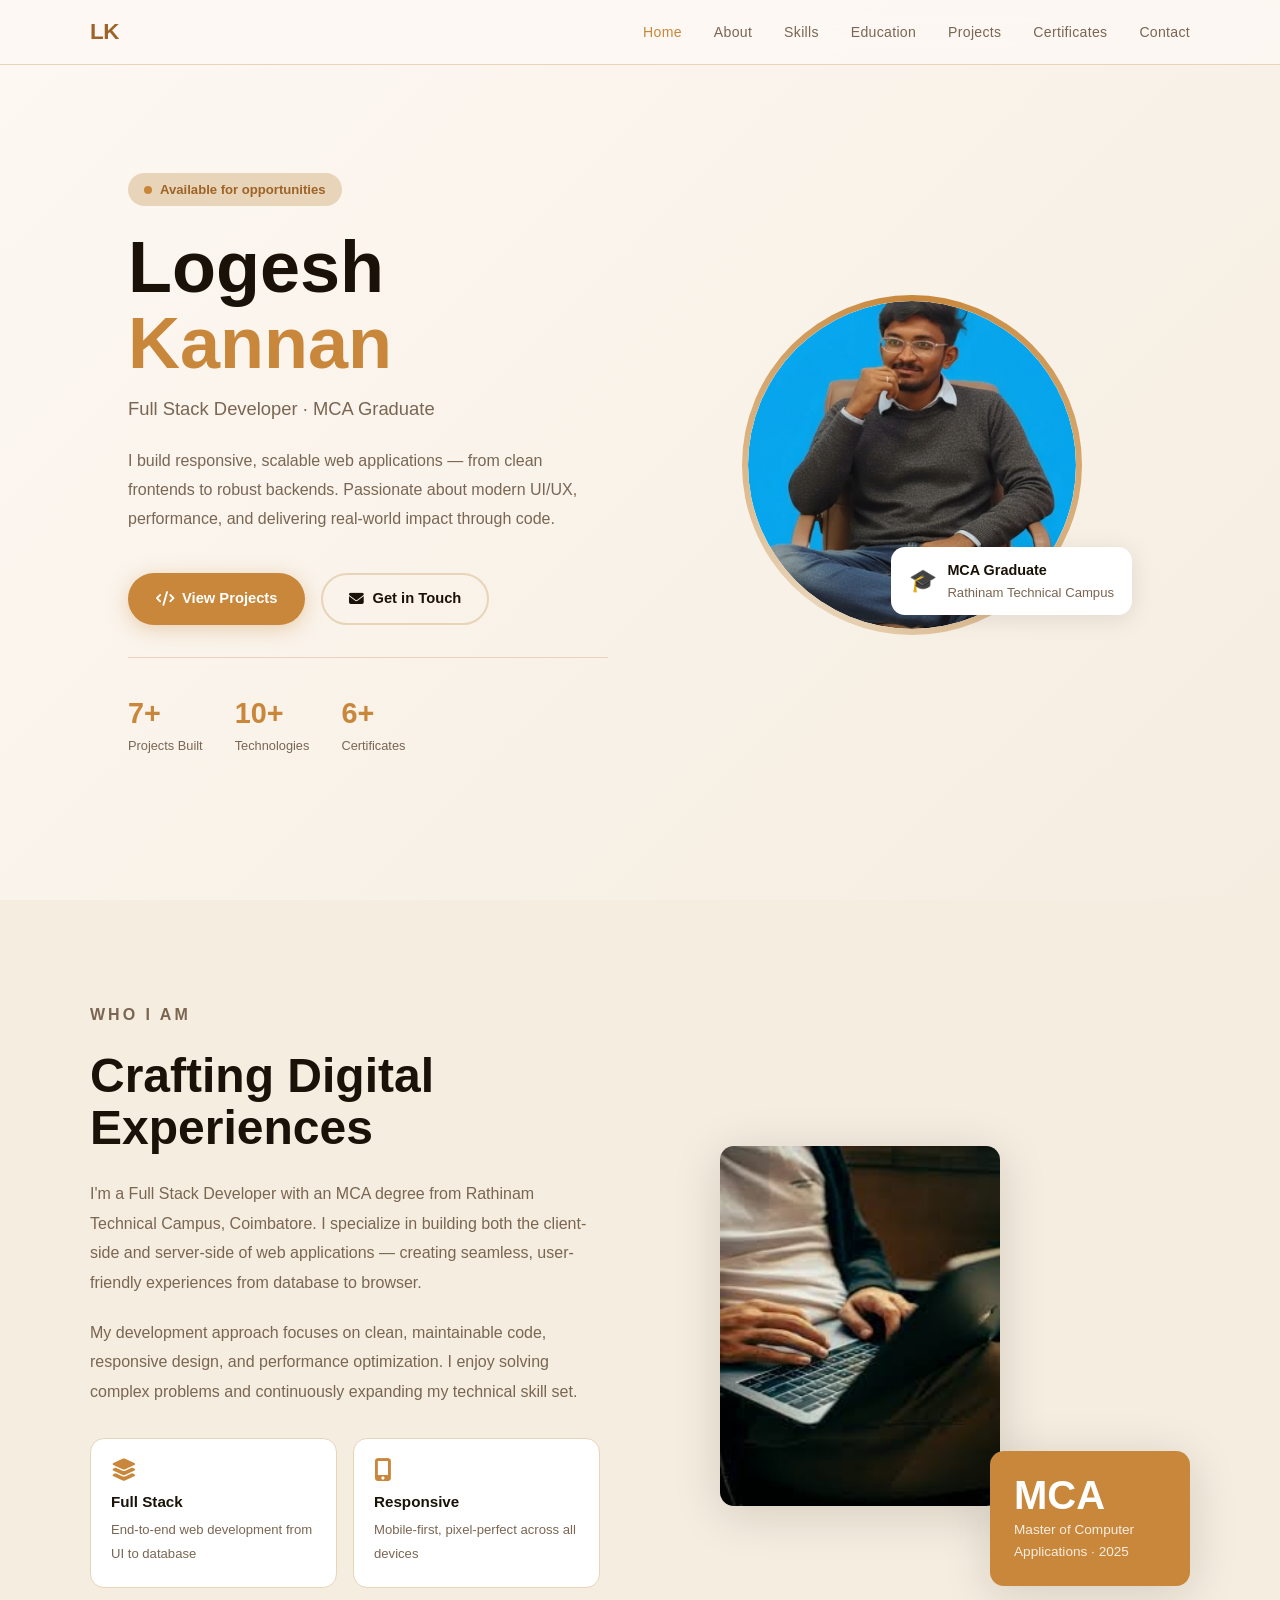
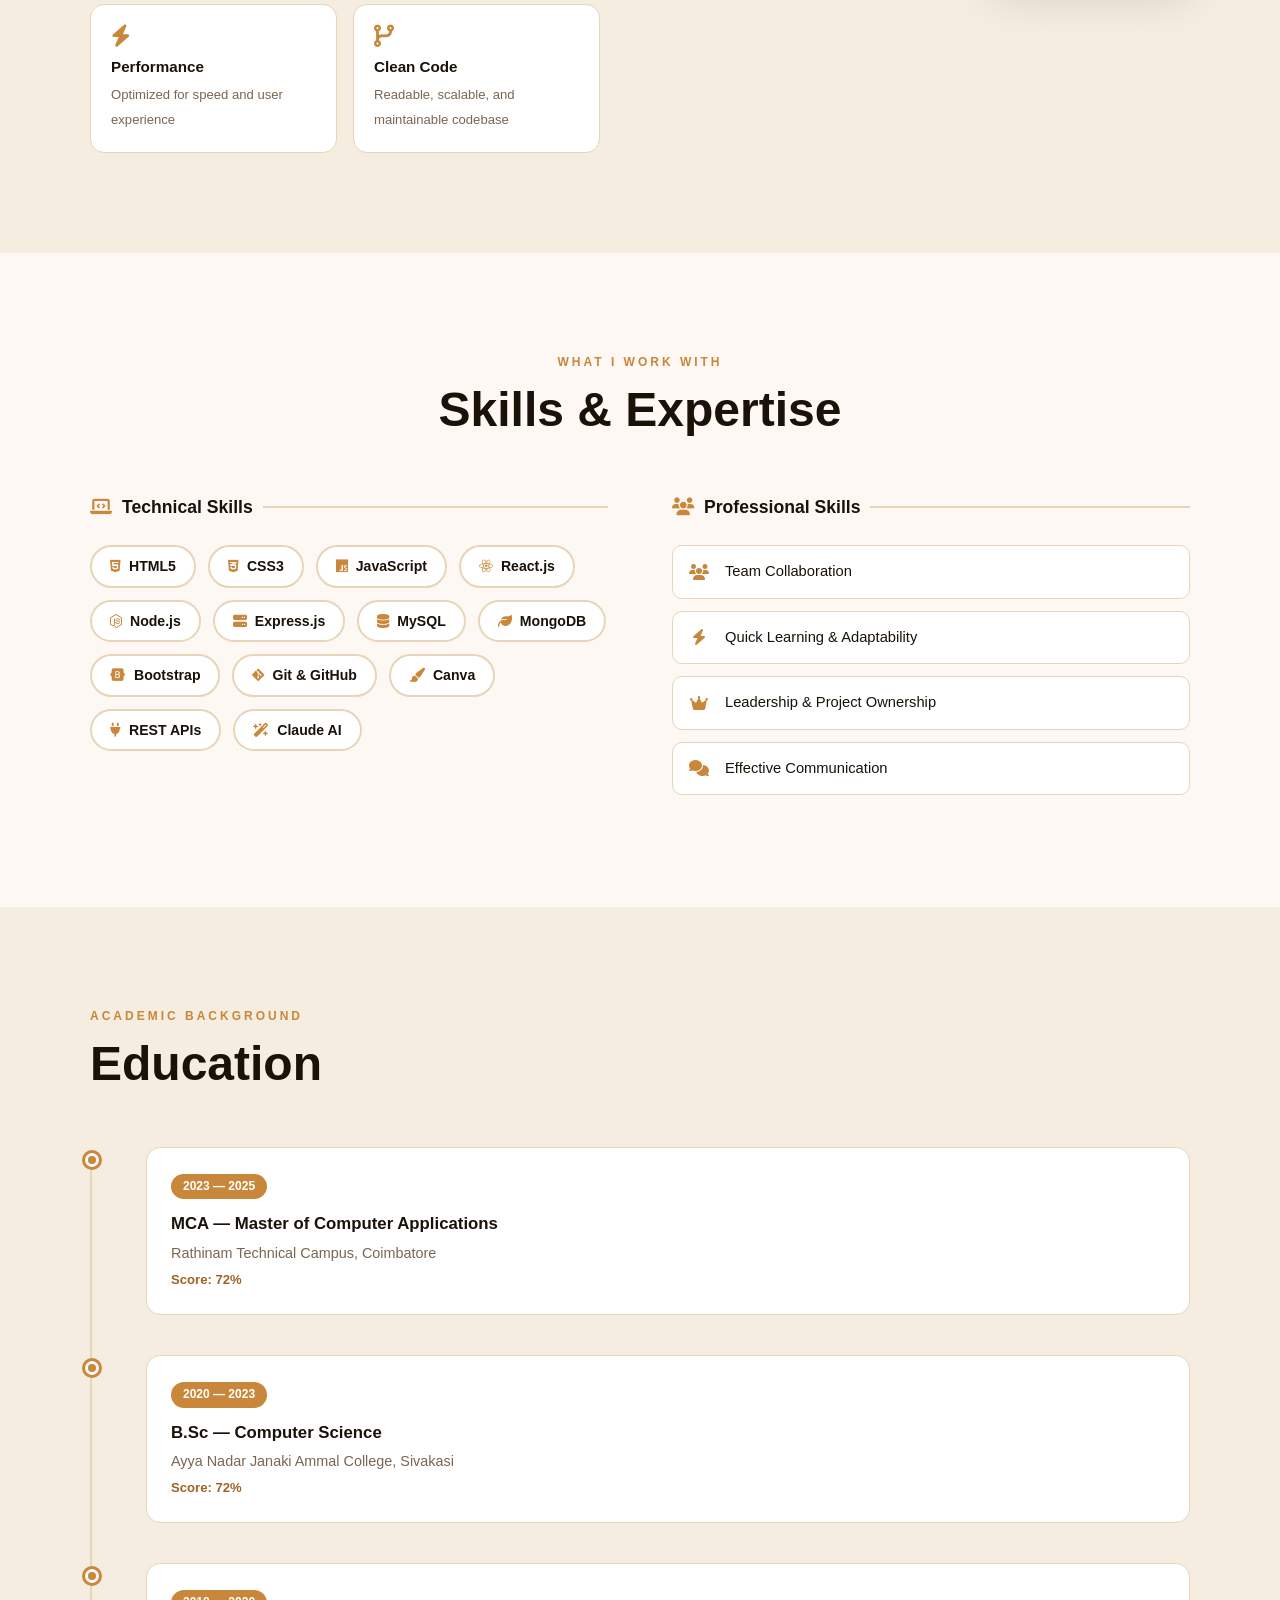
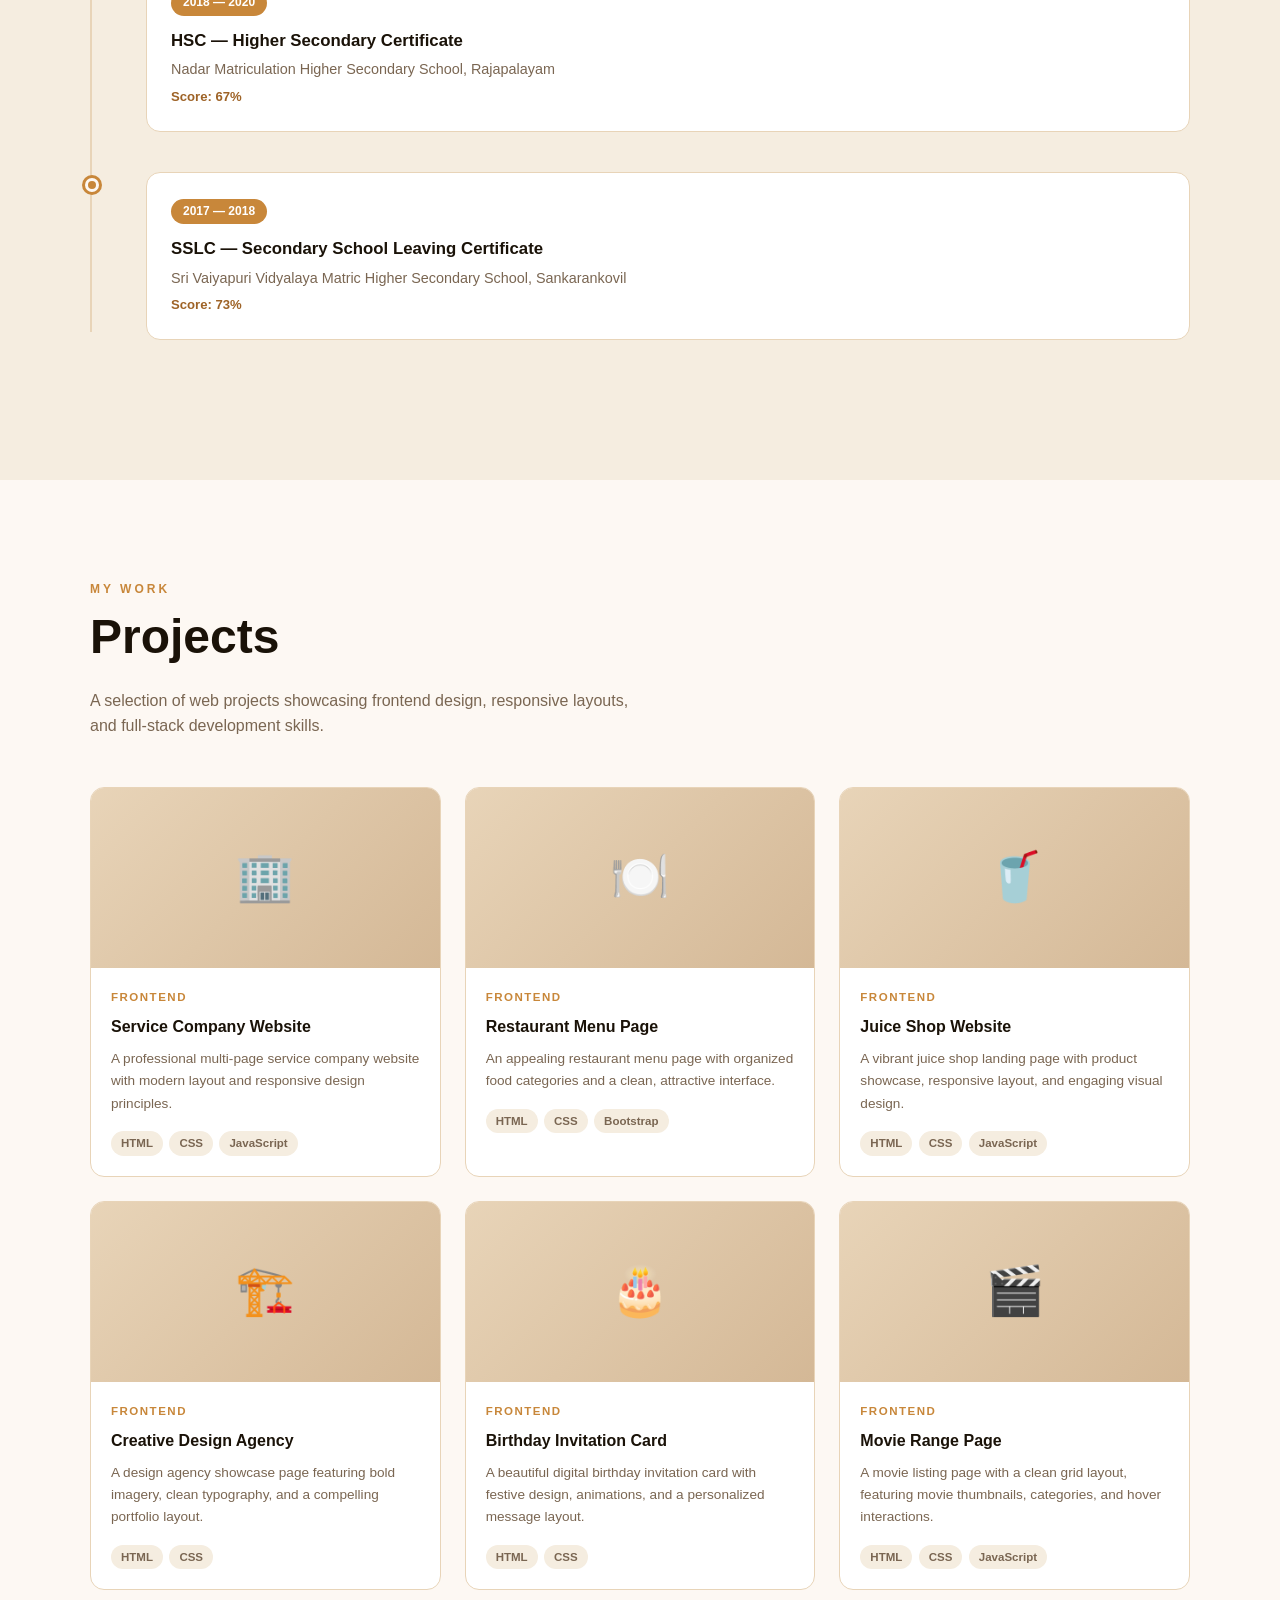
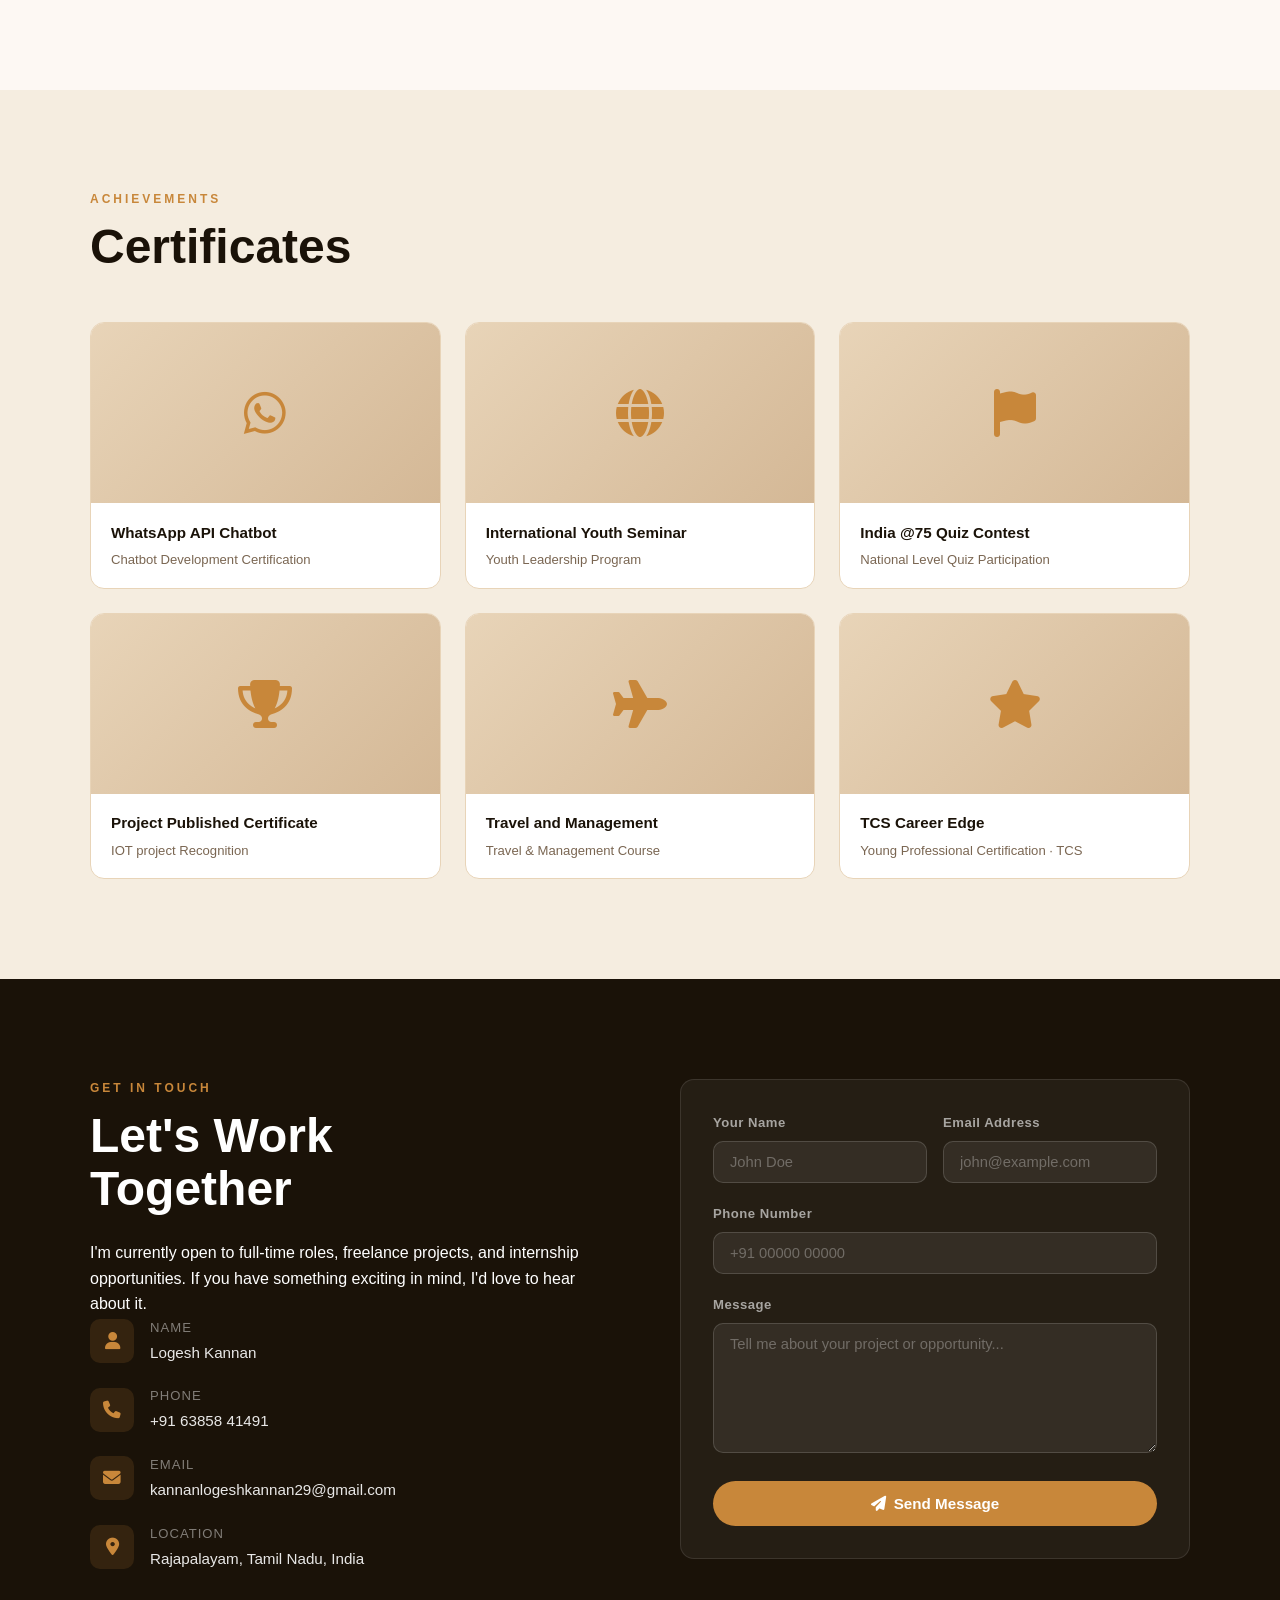
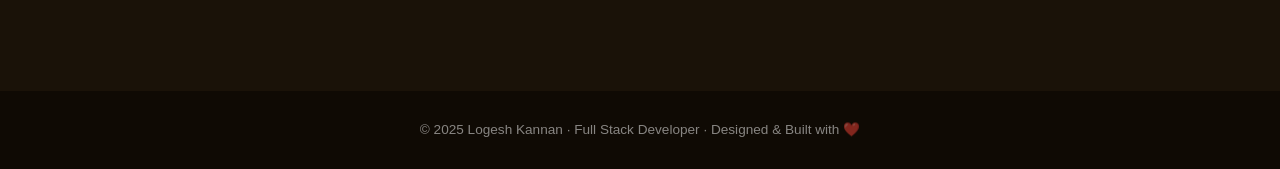
==== commit f3753844: "Update fmt.Println message from 'Hello' to 'Goodbye'" ====
--- a/index.html
+++ b/index.html
@@ -26,7 +26,7 @@
     />
 
     <!-- Portfolio Stylesheet -->
-    <link rel="stylesheet" href="css/style.css" />
+    <link rel="stylesheet" href="css/portfolio.css" />
   </head>
   <body>
     <!-- ══════════════════════════════════════
--- a/css/portfolio.css
+++ b/css/portfolio.css
@@ -0,0 +1,636 @@
+/* =============================================
+   Logesh Kannan — Portfolio Stylesheet
+   File: css/style.css
+   ============================================= */
+
+*, *::before, *::after { box-sizing: border-box; margin: 0; padding: 0; }
+
+:root {
+  --amber:      #C8873A;
+  --amber-d:    #9E6327;
+  --ink:        #1A1208;
+  --warm-50:    #FDF8F3;
+  --warm-100:   #F5EDE0;
+  --warm-200:   #E8D4B8;
+  --sand:       #D4B896;
+  --muted:      #7A6652;
+  --white:      #FFFFFF;
+  --radius:     14px;
+  --transition: 0.3s cubic-bezier(0.4, 0, 0.2, 1);
+  --shadow:     0 4px 24px rgba(26, 18, 8, 0.10);
+  --shadow-lg:  0 8px 48px rgba(26, 18, 8, 0.15);
+}
+
+html { scroll-behavior: smooth; }
+
+body {
+  font-family: 'Inter', sans-serif;
+  background: var(--warm-50);
+  color: var(--ink);
+  line-height: 1.6;
+  overflow-x: hidden;
+}
+
+/* ── NAV ── */
+nav {
+  position: fixed; top: 0; left: 0; right: 0; z-index: 1000;
+  background: rgba(253, 248, 243, 0.92);
+  backdrop-filter: blur(12px);
+  -webkit-backdrop-filter: blur(12px);
+  border-bottom: 1px solid var(--warm-200);
+  padding: 0 2rem;
+}
+.nav-inner {
+  max-width: 1100px; margin: 0 auto;
+  display: flex; align-items: center; justify-content: space-between;
+  height: 64px;
+}
+.nav-logo {
+  font-family: 'Syne', sans-serif;
+  font-weight: 800; font-size: 1.4rem;
+  color: var(--amber-d); text-decoration: none;
+  letter-spacing: -0.5px;
+}
+.nav-links { display: flex; gap: 2rem; list-style: none; }
+.nav-links a {
+  font-size: 0.88rem; font-weight: 500;
+  color: var(--muted); text-decoration: none;
+  transition: color var(--transition);
+  letter-spacing: 0.3px;
+}
+.nav-links a:hover { color: var(--amber); }
+
+.hamburger {
+  display: none; flex-direction: column; gap: 5px;
+  cursor: pointer; background: none; border: none; padding: 4px;
+}
+.hamburger span {
+  width: 24px; height: 2px;
+  background: var(--ink); border-radius: 2px;
+  transition: var(--transition);
+}
+.hamburger.open span:nth-child(1) { transform: translateY(7px) rotate(45deg); }
+.hamburger.open span:nth-child(2) { opacity: 0; }
+.hamburger.open span:nth-child(3) { transform: translateY(-7px) rotate(-45deg); }
+
+.mobile-menu {
+  display: none; flex-direction: column;
+  background: var(--warm-50);
+  border-top: 1px solid var(--warm-200);
+  padding: 1rem 2rem 1.5rem;
+  gap: 1rem;
+}
+.mobile-menu.open { display: flex; }
+.mobile-menu a {
+  font-size: 1rem; font-weight: 500;
+  color: var(--ink); text-decoration: none;
+  padding: 0.4rem 0;
+  border-bottom: 1px solid var(--warm-200);
+  transition: color var(--transition);
+}
+.mobile-menu a:hover { color: var(--amber); }
+
+/* ── SECTIONS ── */
+section { padding: 100px 2rem; }
+section:first-of-type { padding-top: 130px; }
+
+.container { max-width: 1100px; margin: 0 auto; }
+
+.section-label {
+  font-family: 'Syne', sans-serif;
+  font-size: 0.75rem; font-weight: 700;
+  letter-spacing: 3px; text-transform: uppercase;
+  color: var(--amber); margin-bottom: 0.75rem;
+}
+.section-title {
+  font-family: 'Syne', sans-serif;
+  font-size: clamp(2rem, 5vw, 3rem);
+  font-weight: 800; line-height: 1.1;
+  color: var(--ink); margin-bottom: 1.5rem;
+}
+
+/* ── HERO ── */
+#home {
+  background: linear-gradient(135deg, var(--warm-50) 0%, var(--warm-100) 100%);
+  min-height: 100vh;
+  display: flex; align-items: center;
+}
+.hero-grid {
+  display: grid; grid-template-columns: 1fr 1fr;
+  gap: 4rem; align-items: center;
+}
+.hero-eyebrow {
+  display: inline-flex; align-items: center; gap: 8px;
+  background: var(--warm-200); border-radius: 50px;
+  padding: 6px 16px; margin-bottom: 1.5rem;
+  font-size: 0.82rem; font-weight: 600; color: var(--amber-d);
+}
+.hero-eyebrow::before {
+  content: ''; width: 8px; height: 8px;
+  background: var(--amber); border-radius: 50%;
+  animation: pulse 2s infinite;
+}
+@keyframes pulse {
+  0%, 100% { transform: scale(1); opacity: 1; }
+  50%       { transform: scale(1.4); opacity: 0.6; }
+}
+.hero-name {
+  font-family: 'Syne', sans-serif;
+  font-size: clamp(2.8rem, 7vw, 4.5rem);
+  font-weight: 800; line-height: 1.05;
+  color: var(--ink); margin-bottom: 0.75rem;
+}
+.hero-name span { color: var(--amber); }
+.hero-title {
+  font-size: 1.15rem; font-weight: 300;
+  color: var(--muted); margin-bottom: 1.5rem;
+}
+.hero-bio {
+  font-size: 1rem; color: var(--muted);
+  max-width: 480px; margin-bottom: 2.5rem;
+  line-height: 1.8;
+}
+.hero-ctas { display: flex; gap: 1rem; flex-wrap: wrap; }
+
+.btn-primary-cta {
+  display: inline-flex; align-items: center; gap: 8px;
+  background: var(--amber); color: var(--white);
+  padding: 14px 28px; border-radius: 50px;
+  font-weight: 600; font-size: 0.92rem;
+  text-decoration: none; transition: var(--transition);
+  box-shadow: 0 4px 20px rgba(200, 135, 58, 0.35);
+}
+.btn-primary-cta:hover {
+  background: var(--amber-d);
+  box-shadow: 0 6px 28px rgba(200, 135, 58, 0.5);
+  transform: translateY(-2px);
+}
+.btn-secondary-cta {
+  display: inline-flex; align-items: center; gap: 8px;
+  border: 2px solid var(--warm-200); color: var(--ink);
+  padding: 12px 26px; border-radius: 50px;
+  font-weight: 600; font-size: 0.92rem;
+  text-decoration: none; transition: var(--transition);
+}
+.btn-secondary-cta:hover {
+  border-color: var(--amber); color: var(--amber);
+  transform: translateY(-2px);
+}
+
+.hero-image-wrap {
+  position: relative; display: flex;
+  justify-content: center; align-items: center;
+}
+.hero-ring {
+  width: 340px; height: 340px; border-radius: 50%;
+  background: conic-gradient(var(--amber) 0%, var(--warm-200) 60%, var(--amber) 100%);
+  padding: 6px;
+  animation: spin 0.5s;
+}
+@keyframes spin { to { transform: rotate(360deg); } }
+.hero-ring-inner {
+  width: 100%; height: 100%;
+  border-radius: 50%; overflow: hidden;
+  background: var(--warm-50);
+  display: flex; align-items: center; justify-content: center;
+}
+.hero-avatar { width: 100%; height: 100%; object-fit: cover; border-radius: 50%; }
+.hero-avatar-placeholder {
+  width: 100%; height: 100%;
+  background: linear-gradient(135deg, var(--warm-200), var(--sand));
+  border-radius: 50%;
+  display: flex; align-items: center; justify-content: center;
+  font-family: 'Syne', sans-serif;
+  font-size: 5rem; font-weight: 800; color: var(--amber-d);
+}
+.hero-badge {
+  position: absolute; bottom: 20px; right: 20px;
+  background: var(--white); border-radius: 14px;
+  padding: 12px 18px; box-shadow: var(--shadow);
+  display: flex; align-items: center; gap: 10px;
+  font-size: 0.82rem;
+}
+.hero-badge-icon { font-size: 1.4rem; }
+.hero-badge strong { display: block; font-weight: 600; font-size: 0.9rem; color: var(--ink); }
+.hero-badge span { color: var(--muted); }
+
+.hero-stats {
+  display: flex; gap: 2rem; margin-top: 2rem;
+  padding-top: 2rem;
+  border-top: 1px solid var(--warm-200);
+}
+.stat-num {
+  font-family: 'Syne', sans-serif;
+  font-size: 1.8rem; font-weight: 800; color: var(--amber);
+}
+.stat-label { font-size: 0.8rem; color: var(--muted); font-weight: 500; }
+
+/* ── ABOUT ── */
+#about { background: var(--warm-100); }
+.about-grid {
+  display: grid; grid-template-columns: 1fr 1fr;
+  gap: 5rem; align-items: center;
+}
+.about-text p {
+  font-size: 1rem; color: var(--muted);
+  margin-bottom: 1.25rem; line-height: 1.85;
+}
+.about-highlights {
+  display: grid; grid-template-columns: 1fr 1fr;
+  gap: 1rem; margin-top: 2rem;
+}
+.highlight-card {
+  background: var(--white); border-radius: var(--radius);
+  padding: 1.25rem; border: 1px solid var(--warm-200);
+  transition: var(--transition);
+}
+.highlight-card:hover { transform: translateY(-3px); box-shadow: var(--shadow); }
+.highlight-card i { color: var(--amber); font-size: 1.4rem; margin-bottom: 0.5rem; }
+.highlight-card h4 { font-family: 'Syne', sans-serif; font-size: 0.95rem; font-weight: 700; margin-bottom: 0.25rem; }
+.highlight-card p { font-size: 0.82rem; color: var(--muted); margin: 0; }
+
+.about-image-stack { position: relative; height: 460px; }
+.about-img-placeholder {
+  position: absolute; top: 0; left: 40px;
+  width: 280px; height: 360px;
+  background: linear-gradient(160deg, var(--warm-200), var(--sand));
+  border-radius: var(--radius);
+  box-shadow: var(--shadow-lg);
+  display: flex; align-items: center; justify-content: center;
+  font-size: 5rem;
+}
+.about-accent-card {
+  position: absolute; bottom: 20px; right: 0;
+  background: var(--amber); color: var(--white);
+  border-radius: var(--radius);
+  padding: 1.5rem; width: 200px;
+  box-shadow: var(--shadow-lg);
+}
+.about-accent-card .num {
+  font-family: 'Syne', sans-serif;
+  font-size: 2.5rem; font-weight: 800; line-height: 1;
+}
+.about-accent-card .lbl { font-size: 0.85rem; opacity: 0.85; margin-top: 4px; }
+
+/* ── SKILLS ── */
+#skills { background: var(--warm-50); }
+.skills-layout {
+  display: grid; grid-template-columns: 1fr 1fr;
+  gap: 4rem;
+}
+.skill-group-title {
+  font-family: 'Syne', sans-serif;
+  font-size: 1.1rem; font-weight: 700;
+  color: var(--ink); margin-bottom: 1.5rem;
+  display: flex; align-items: center; gap: 10px;
+}
+.skill-group-title::after {
+  content: ''; flex: 1;
+  height: 2px; background: var(--warm-200);
+}
+.skill-chip-grid { display: flex; flex-wrap: wrap; gap: 0.75rem; }
+.skill-chip {
+  display: inline-flex; align-items: center; gap: 8px;
+  background: var(--white); border: 2px solid var(--warm-200);
+  border-radius: 50px; padding: 8px 18px;
+  font-size: 0.88rem; font-weight: 600; color: var(--ink);
+  transition: var(--transition); cursor: default;
+}
+.skill-chip:hover {
+  border-color: var(--amber); color: var(--amber);
+  background: rgba(200, 135, 58, 0.05);
+  transform: translateY(-2px);
+}
+.skill-chip i { color: var(--amber); }
+
+.soft-skill-item {
+  display: flex; align-items: center; gap: 1rem;
+  padding: 0.875rem 1rem;
+  background: var(--white); border-radius: 10px;
+  margin-bottom: 0.75rem;
+  border: 1px solid var(--warm-200);
+  transition: var(--transition);
+}
+.soft-skill-item:hover { border-color: var(--amber); transform: translateX(4px); }
+.soft-skill-item i { color: var(--amber); width: 20px; text-align: center; }
+.soft-skill-item span { font-weight: 500; font-size: 0.92rem; }
+
+/* ── EDUCATION ── */
+#education { background: var(--warm-100); }
+.timeline { position: relative; padding-left: 2rem; }
+.timeline::before {
+  content: ''; position: absolute; left: 0; top: 8px; bottom: 8px;
+  width: 2px; background: var(--warm-200);
+}
+.timeline-item {
+  position: relative; margin-bottom: 2.5rem;
+  padding-left: 1.5rem;
+}
+.timeline-item::before {
+  content: ''; position: absolute; left: -2.3rem; top: 6px;
+  width: 14px; height: 14px; border-radius: 50%;
+  background: var(--amber); border: 3px solid var(--warm-50);
+  box-shadow: 0 0 0 3px var(--amber);
+}
+.timeline-card {
+  background: var(--white); border-radius: var(--radius);
+  padding: 1.5rem; border: 1px solid var(--warm-200);
+  transition: var(--transition);
+}
+.timeline-card:hover { box-shadow: var(--shadow); transform: translateX(4px); }
+.timeline-year {
+  display: inline-block;
+  background: var(--amber); color: var(--white);
+  font-size: 0.75rem; font-weight: 700;
+  padding: 3px 12px; border-radius: 50px;
+  margin-bottom: 0.75rem;
+}
+.timeline-degree {
+  font-family: 'Syne', sans-serif;
+  font-size: 1.05rem; font-weight: 700;
+  color: var(--ink); margin-bottom: 0.25rem;
+}
+.timeline-school { font-size: 0.9rem; color: var(--muted); margin-bottom: 0.25rem; }
+.timeline-grade { font-size: 0.82rem; font-weight: 600; color: var(--amber-d); }
+
+/* ── PROJECTS ── */
+#projects { background: var(--warm-50); }
+.projects-intro {
+  font-size: 1rem; color: var(--muted); margin-bottom: 3rem;
+  max-width: 560px;
+}
+.project-grid {
+  display: grid;
+  grid-template-columns: repeat(auto-fill, minmax(280px, 1fr));
+  gap: 1.5rem;
+}
+.project-card {
+  background: var(--white); border-radius: var(--radius);
+  overflow: hidden; border: 1px solid var(--warm-200);
+  transition: var(--transition);
+}
+.project-card:hover { box-shadow: var(--shadow-lg); transform: translateY(-6px); }
+.project-card:hover .project-overlay { opacity: 1; }
+.project-img-wrap { position: relative; overflow: hidden; height: 180px; }
+.project-img-wrap img { width: 100%; height: 100%; object-fit: cover; display: block; }
+.project-img-placeholder {
+  width: 100%; height: 100%;
+  background: linear-gradient(135deg, var(--warm-200), var(--sand));
+  display: flex; align-items: center; justify-content: center;
+  font-size: 3rem;
+}
+.project-overlay {
+  position: absolute; inset: 0;
+  background: rgba(26, 18, 8, 0.65);
+  display: flex; align-items: center; justify-content: center;
+  opacity: 0; transition: var(--transition);
+}
+.project-overlay a {
+  display: inline-flex; align-items: center; gap: 8px;
+  background: var(--amber); color: var(--white);
+  padding: 10px 20px; border-radius: 50px;
+  font-weight: 600; font-size: 0.85rem;
+  text-decoration: none; transition: var(--transition);
+}
+.project-overlay a:hover { background: var(--amber-d); }
+.project-body { padding: 1.25rem; }
+.project-tag {
+  font-size: 0.72rem; font-weight: 700;
+  letter-spacing: 1.5px; text-transform: uppercase;
+  color: var(--amber); margin-bottom: 0.5rem;
+}
+.project-name {
+  font-family: 'Syne', sans-serif;
+  font-size: 1rem; font-weight: 700;
+  color: var(--ink); margin-bottom: 0.5rem;
+}
+.project-desc { font-size: 0.85rem; color: var(--muted); line-height: 1.65; }
+.project-techs { display: flex; flex-wrap: wrap; gap: 0.4rem; margin-top: 1rem; }
+.tech-pill {
+  font-size: 0.72rem; font-weight: 600;
+  background: var(--warm-100); color: var(--muted);
+  padding: 3px 10px; border-radius: 50px;
+}
+
+/* ── CERTIFICATES ── */
+#certificates { background: var(--warm-100); }
+.cert-grid {
+  display: grid;
+  grid-template-columns: repeat(auto-fill, minmax(280px, 1fr));
+  gap: 1.5rem;
+}
+.cert-card {
+  background: var(--white); border-radius: var(--radius);
+  border: 1px solid var(--warm-200);
+  overflow: hidden; cursor: pointer;
+  transition: var(--transition);
+  display: flex; flex-direction: column;
+}
+.cert-card:hover { box-shadow: var(--shadow-lg); transform: translateY(-6px); border-color: var(--amber); }
+.cert-card:hover .cert-overlay { opacity: 1; }
+
+/* Image area */
+.cert-img-wrap { position: relative; overflow: hidden; height: 180px; }
+.cert-img-wrap img { width: 100%; height: 100%; object-fit: cover; display: block; }
+.cert-img-placeholder {
+  width: 100%; height: 100%;
+  background: linear-gradient(135deg, var(--warm-200), var(--sand));
+  display: flex; align-items: center; justify-content: center;
+  font-size: 3rem; color: var(--amber);
+}
+.cert-overlay {
+  position: absolute; inset: 0;
+  background: rgba(26, 18, 8, 0.65);
+  display: flex; align-items: center; justify-content: center;
+  opacity: 0; transition: var(--transition);
+}
+.cert-overlay span {
+  display: inline-flex; align-items: center; gap: 8px;
+  background: var(--amber); color: var(--white);
+  padding: 10px 20px; border-radius: 50px;
+  font-weight: 600; font-size: 0.85rem;
+}
+
+/* Body */
+.cert-body { padding: 1.1rem 1.25rem; }
+.cert-title {
+  font-family: 'Syne', sans-serif;
+  font-size: 0.95rem; font-weight: 700;
+  color: var(--ink); margin-bottom: 0.25rem;
+}
+.cert-issuer { font-size: 0.82rem; color: var(--muted); }
+
+/* ── CERTIFICATE MODAL ── */
+.cert-modal-backdrop {
+  position: fixed; inset: 0; z-index: 9999;
+  background: rgba(26, 18, 8, 0.85);
+  display: flex; align-items: center; justify-content: center;
+  padding: 1.5rem;
+  opacity: 0; pointer-events: none;
+  transition: opacity 0.3s ease;
+}
+.cert-modal-backdrop.active { opacity: 1; pointer-events: all; }
+.cert-modal-box {
+  position: relative;
+  background: var(--white);
+  border-radius: var(--radius);
+  max-width: 820px; width: 100%;
+  overflow: hidden;
+  transform: scale(0.92);
+  transition: transform 0.3s ease;
+  box-shadow: 0 24px 64px rgba(0,0,0,0.4);
+}
+.cert-modal-backdrop.active .cert-modal-box { transform: scale(1); }
+.cert-modal-close {
+  position: absolute; top: 0.75rem; right: 0.75rem; z-index: 10;
+  background: var(--amber); color: var(--white);
+  border: none; border-radius: 50%;
+  width: 36px; height: 36px; cursor: pointer;
+  font-size: 1rem;
+  display: flex; align-items: center; justify-content: center;
+  transition: var(--transition);
+}
+.cert-modal-close:hover { background: var(--amber-d); }
+.cert-modal-img {
+  width: 100%; max-height: 70vh;
+  object-fit: contain; display: block;
+  background: var(--warm-100);
+}
+.cert-modal-info {
+  padding: 1rem 1.25rem;
+  border-top: 1px solid var(--warm-200);
+}
+.cert-modal-title {
+  font-family: 'Syne', sans-serif;
+  font-size: 1rem; font-weight: 700; color: var(--ink);
+}
+.cert-modal-issuer { font-size: 0.82rem; color: var(--muted); margin-top: 0.2rem; }
+
+/* ── CONTACT ── */
+#contact { background: var(--ink); color: var(--white); }
+#contact .section-label { color: var(--amber); }
+#contact .section-title { color: var(--white); }
+.contact-grid {
+  display: grid; grid-template-columns: 1fr 1fr;
+  gap: 5rem; align-items: start;
+}
+.contact-info p {
+  color: rgba(255, 255, 255, 0.65);
+  font-size: 1rem; line-height: 1.8; margin-bottom: 2rem;
+}
+.contact-item {
+  display: flex; align-items: center; gap: 1rem;
+  margin-bottom: 1.25rem;
+}
+.contact-item-icon {
+  width: 44px; height: 44px;
+  background: rgba(200, 135, 58, 0.15);
+  border-radius: 10px;
+  display: flex; align-items: center; justify-content: center;
+  color: var(--amber); font-size: 1.1rem;
+}
+.contact-item-text strong {
+  display: block; font-size: 0.82rem;
+  color: rgba(255, 255, 255, 0.45); font-weight: 500;
+  text-transform: uppercase; letter-spacing: 1px; margin-bottom: 2px;
+}
+.contact-item-text a,
+.contact-item-text span {
+  color: rgba(255, 255, 255, 0.9); font-size: 0.95rem;
+  text-decoration: none; font-weight: 500;
+}
+.contact-item-text a:hover { color: var(--amber); }
+
+.contact-form {
+  background: rgba(255, 255, 255, 0.05);
+  border-radius: var(--radius); padding: 2rem;
+  border: 1px solid rgba(255, 255, 255, 0.1);
+}
+.form-group { margin-bottom: 1.25rem; }
+.form-group label {
+  display: block; font-size: 0.82rem; font-weight: 600;
+  color: rgba(255, 255, 255, 0.6); margin-bottom: 0.5rem;
+  letter-spacing: 0.5px;
+}
+.form-group input,
+.form-group textarea {
+  width: 100%;
+  background: rgba(255, 255, 255, 0.07);
+  border: 1px solid rgba(255, 255, 255, 0.15);
+  border-radius: 10px; padding: 12px 16px;
+  color: var(--white); font-family: 'Inter', sans-serif;
+  font-size: 0.92rem; transition: var(--transition); outline: none;
+}
+.form-group input::placeholder,
+.form-group textarea::placeholder { color: rgba(255, 255, 255, 0.3); }
+.form-group input:focus,
+.form-group textarea:focus { border-color: var(--amber); background: rgba(200, 135, 58, 0.08); }
+.form-group textarea { resize: vertical; min-height: 130px; }
+.form-row { display: grid; grid-template-columns: 1fr 1fr; gap: 1rem; }
+.btn-submit {
+  width: 100%;
+  background: var(--amber); color: var(--white);
+  border: none; border-radius: 50px; padding: 14px 28px;
+  font-family: 'Inter', sans-serif;
+  font-weight: 600; font-size: 0.95rem;
+  cursor: pointer; transition: var(--transition);
+  display: flex; align-items: center; justify-content: center; gap: 8px;
+}
+.btn-submit:hover { background: var(--amber-d); transform: translateY(-2px); }
+
+/* ── FOOTER ── */
+footer {
+  background: #0F0A04;
+  color: rgba(255, 255, 255, 0.5);
+  text-align: center; padding: 1.75rem 2rem;
+  font-size: 0.85rem;
+}
+footer a { color: var(--amber); text-decoration: none; }
+
+/* ── SCROLL TO TOP ── */
+.scroll-top {
+  position: fixed; bottom: 2rem; right: 2rem;
+  width: 44px; height: 44px;
+  background: var(--amber); color: var(--white);
+  border-radius: 50%; border: none;
+  display: flex; align-items: center; justify-content: center;
+  cursor: pointer; opacity: 0; pointer-events: none;
+  transition: var(--transition); box-shadow: var(--shadow);
+  font-size: 1rem; z-index: 999;
+}
+.scroll-top.visible { opacity: 1; pointer-events: auto; }
+.scroll-top:hover { background: var(--amber-d); transform: translateY(-3px); }
+
+/* ── REVEAL ANIMATION ── */
+.reveal { opacity: 0; transform: translateY(30px); transition: opacity 0.6s ease, transform 0.6s ease; }
+.reveal.visible { opacity: 1; transform: translateY(0); }
+
+/* ── RESPONSIVE ── */
+@media (max-width: 900px) {
+  .hero-grid,
+  .about-grid,
+  .contact-grid,
+  .skills-layout { grid-template-columns: 1fr; gap: 3rem; }
+  .hero-image-wrap { order: -1; }
+  .hero-ring { width: 240px; height: 240px; }
+  .about-image-stack { display: none; }
+}
+@media (max-width: 768px) {
+  .nav-links { display: none; }
+  .hamburger { display: flex; }
+  section { padding: 70px 1.25rem; }
+  section:first-of-type { padding-top: 100px; }
+  .form-row { grid-template-columns: 1fr; }
+  .about-highlights { grid-template-columns: 1fr; }
+  .hero-stats { gap: 1.5rem; }
+}
+@media (max-width: 480px) {
+  .hero-name { font-size: 2.2rem; }
+  .hero-ctas { flex-direction: column; }
+  .btn-primary-cta, .btn-secondary-cta { justify-content: center; }
+  .hero-stats { flex-wrap: wrap; gap: 1rem; }
+}
+
+@media (prefers-reduced-motion: reduce) {
+  *, *::before, *::after { animation: none !important; transition: none !important; }
+}
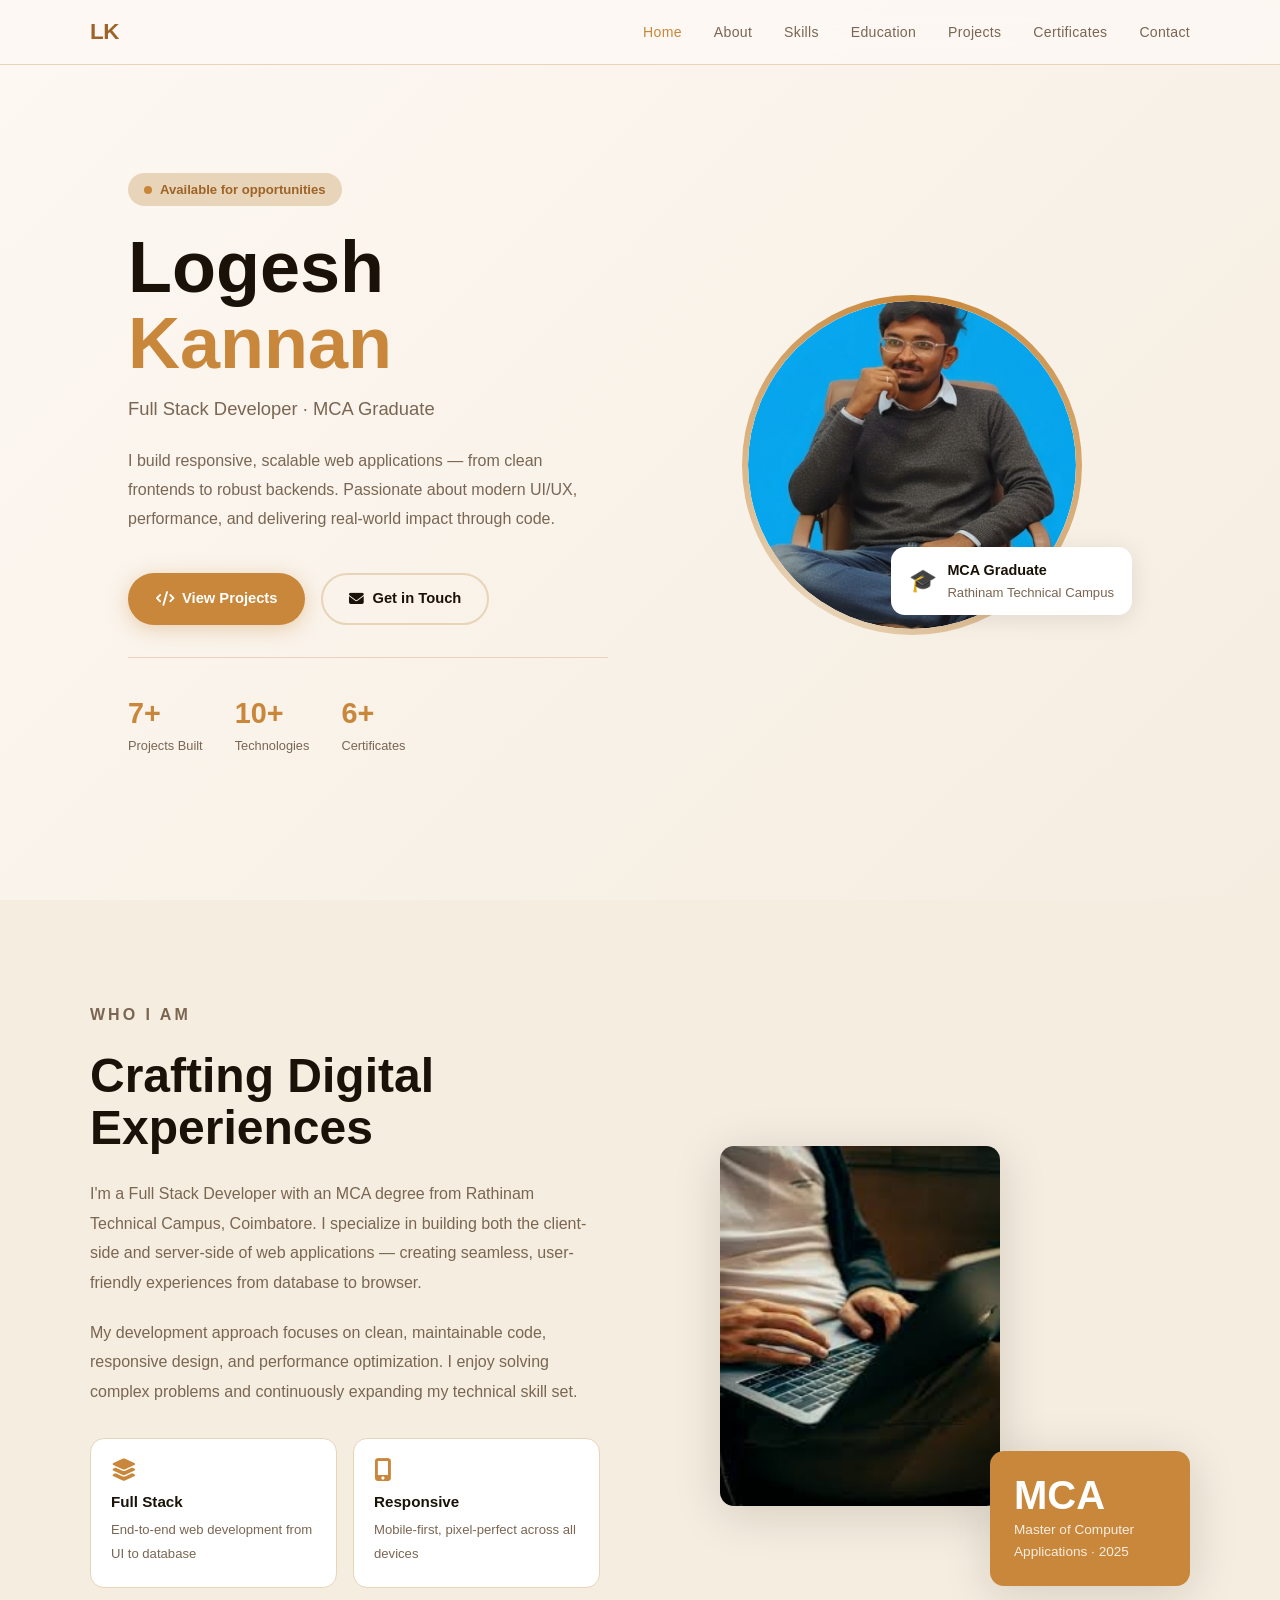
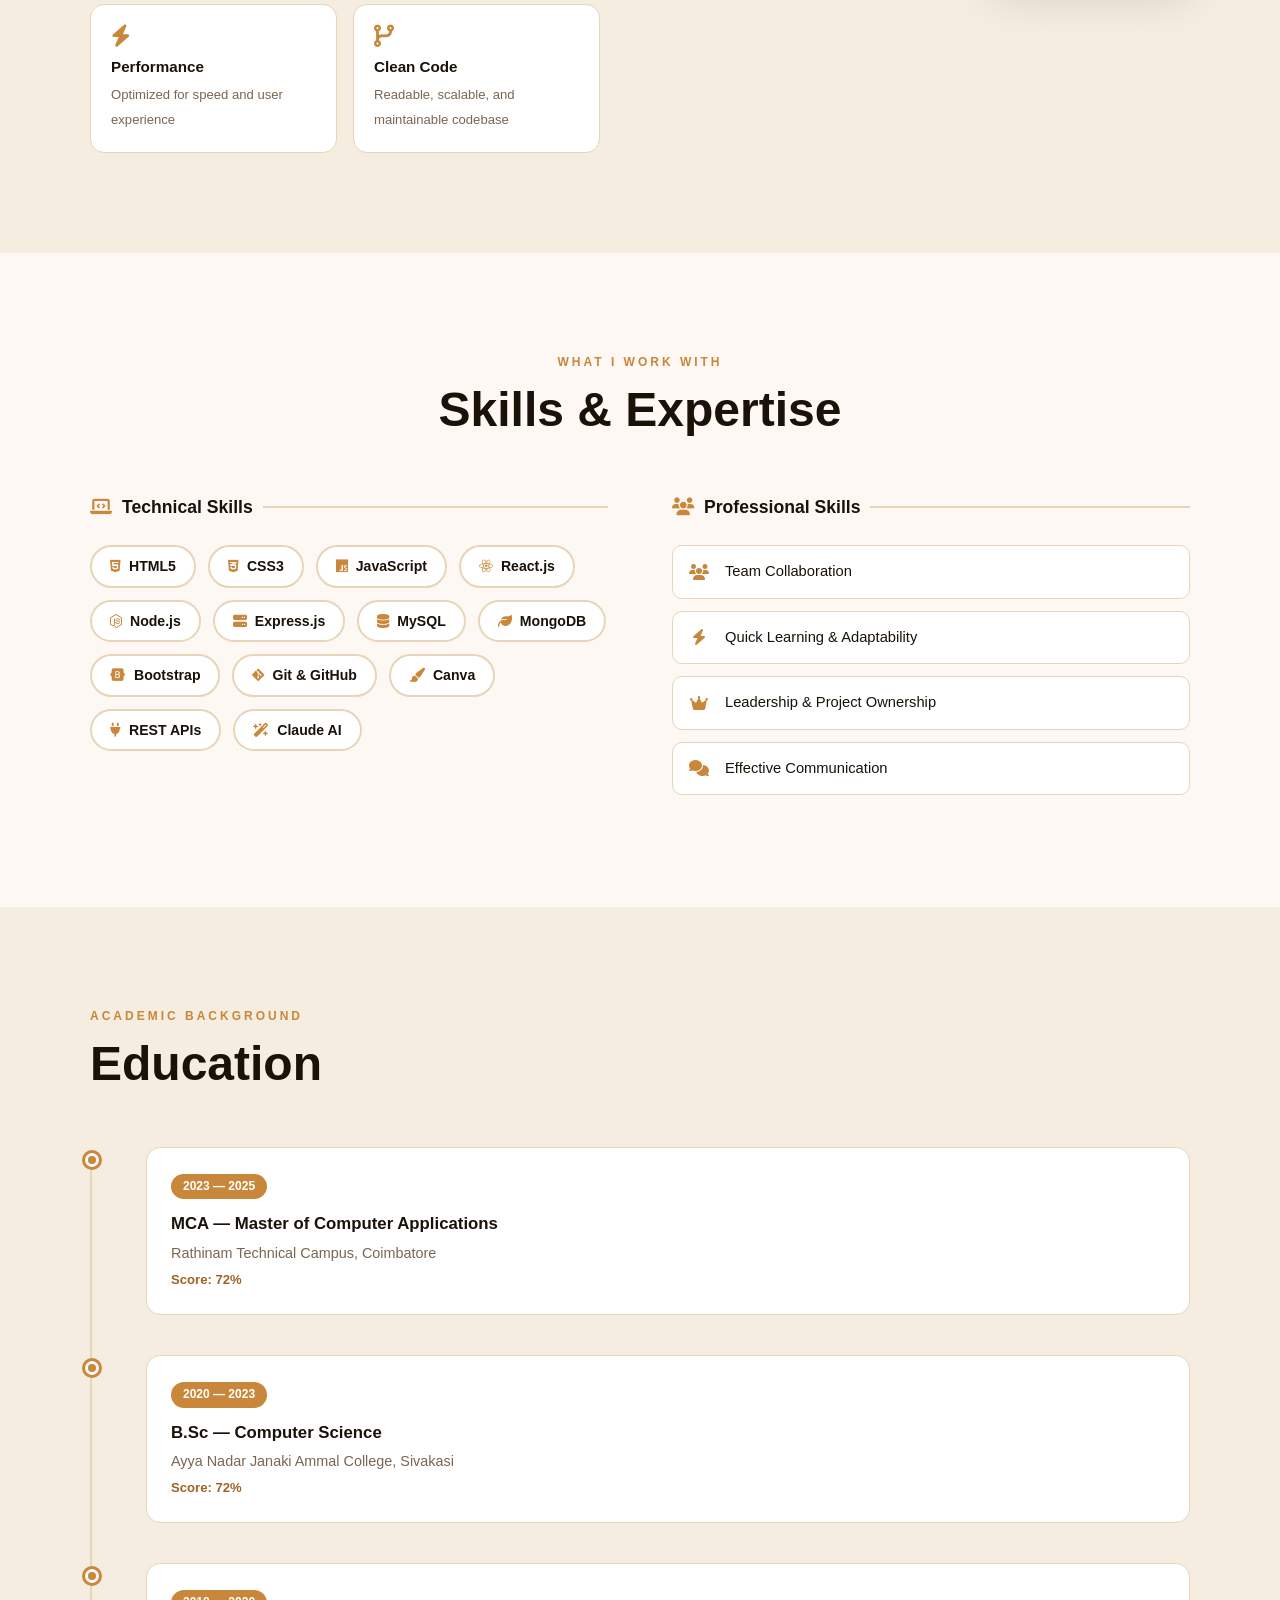
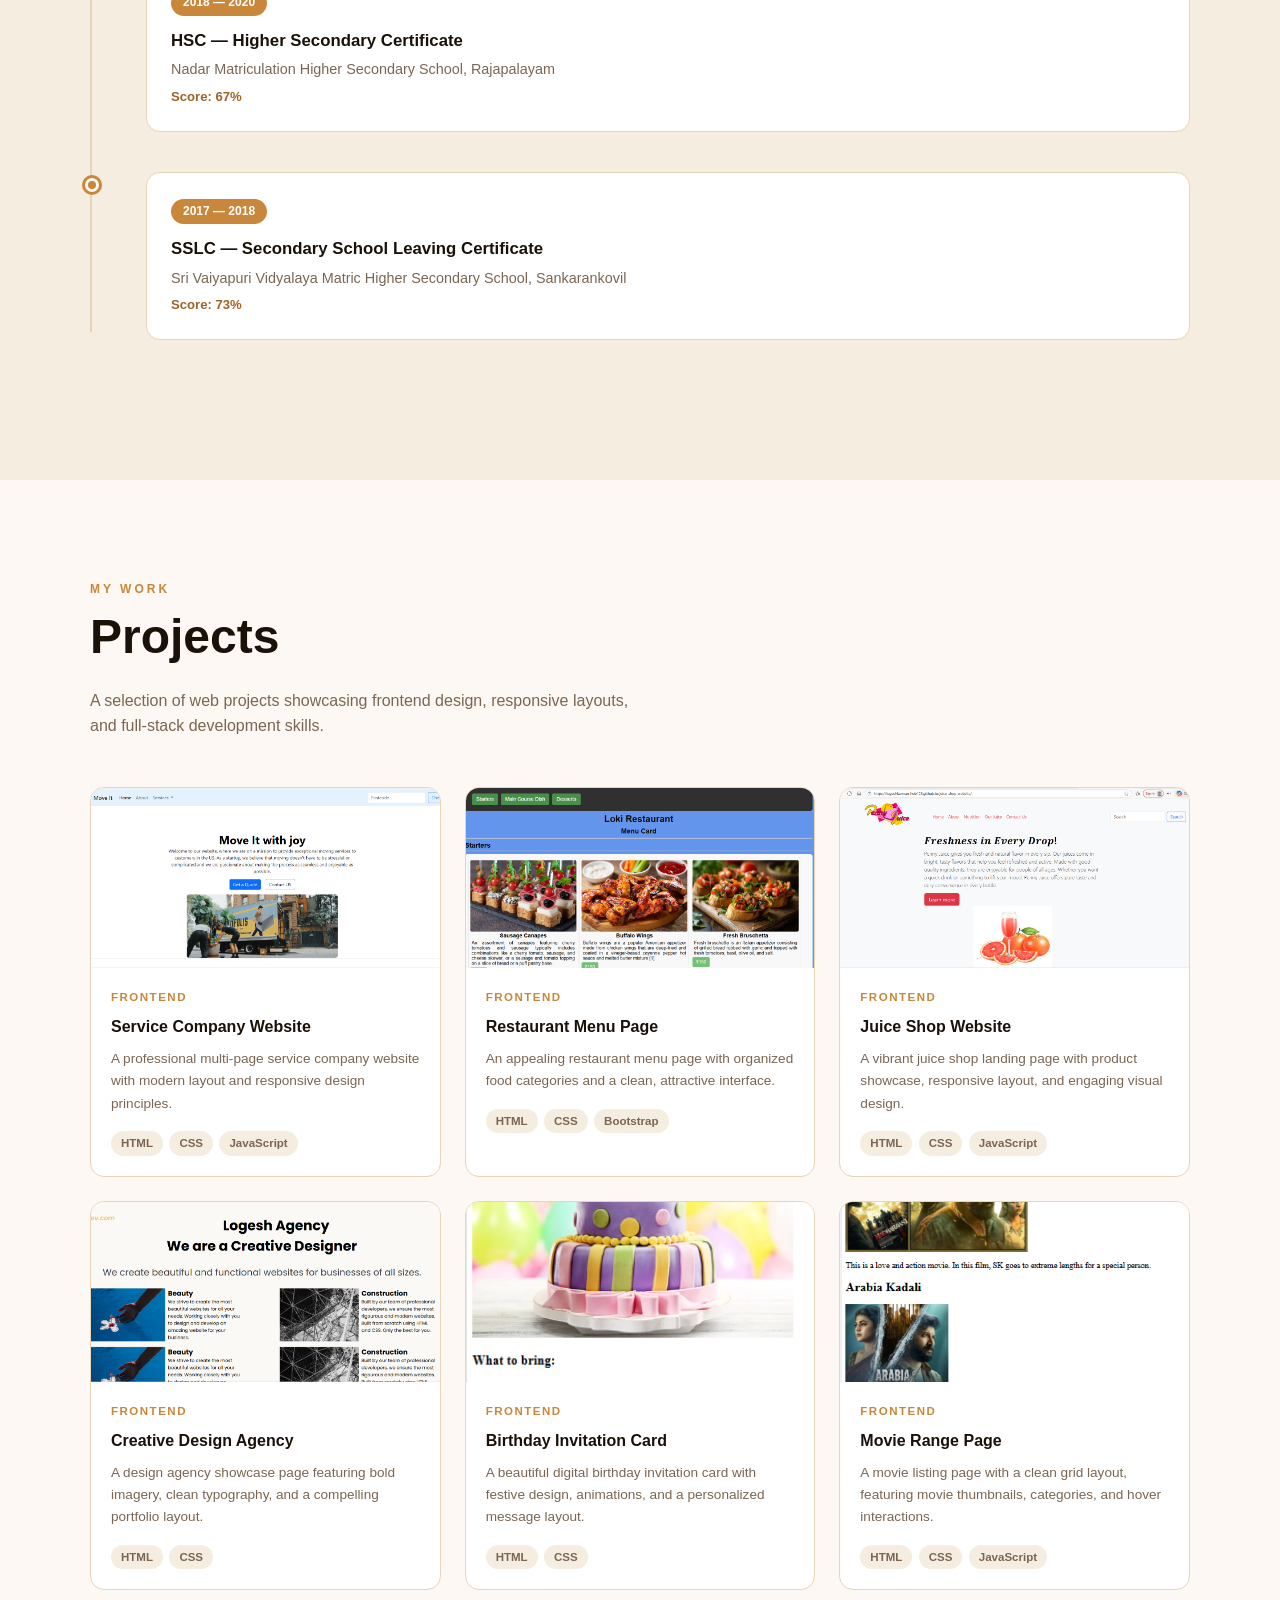
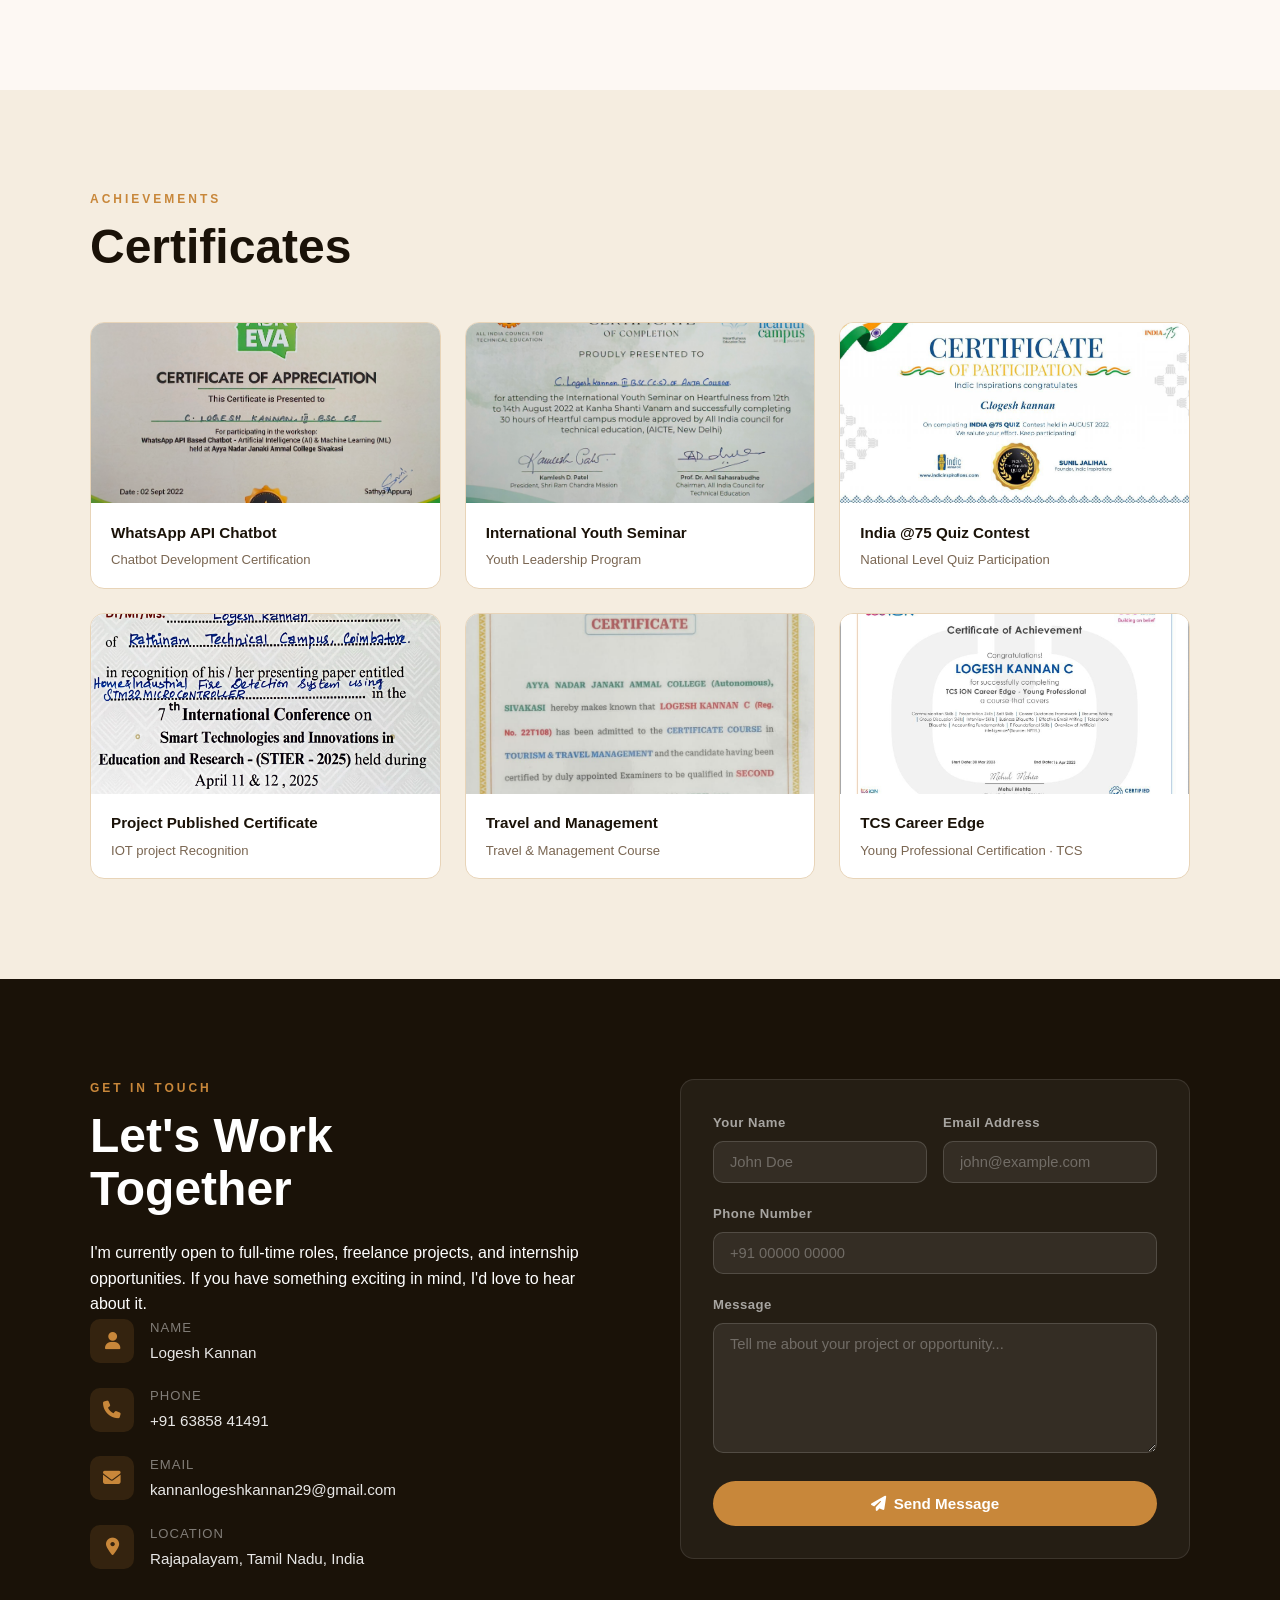
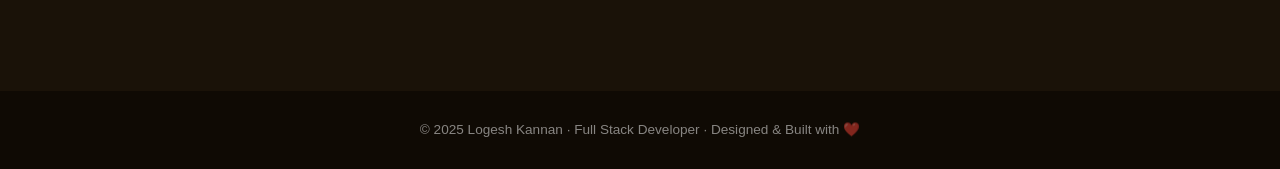
==== commit 4533be2c: "Update print statement from 'Hello' to 'Goodbye'" ====
--- a/index.html
+++ b/index.html
@@ -26,7 +26,7 @@
     />
 
     <!-- Portfolio Stylesheet -->
-    <link rel="stylesheet" href="css/portfolio.css" />
+    <link rel="stylesheet" href="css/style.css" />
   </head>
   <body>
     <!-- ══════════════════════════════════════
--- a/css/style.css
+++ b/css/style.css
@@ -0,0 +1,636 @@
+/* =============================================
+   Logesh Kannan — Portfolio Stylesheet
+   File: css/style.css
+   ============================================= */
+
+*, *::before, *::after { box-sizing: border-box; margin: 0; padding: 0; }
+
+:root {
+  --amber:      #C8873A;
+  --amber-d:    #9E6327;
+  --ink:        #1A1208;
+  --warm-50:    #FDF8F3;
+  --warm-100:   #F5EDE0;
+  --warm-200:   #E8D4B8;
+  --sand:       #D4B896;
+  --muted:      #7A6652;
+  --white:      #FFFFFF;
+  --radius:     14px;
+  --transition: 0.3s cubic-bezier(0.4, 0, 0.2, 1);
+  --shadow:     0 4px 24px rgba(26, 18, 8, 0.10);
+  --shadow-lg:  0 8px 48px rgba(26, 18, 8, 0.15);
+}
+
+html { scroll-behavior: smooth; }
+
+body {
+  font-family: 'Inter', sans-serif;
+  background: var(--warm-50);
+  color: var(--ink);
+  line-height: 1.6;
+  overflow-x: hidden;
+}
+
+/* ── NAV ── */
+nav {
+  position: fixed; top: 0; left: 0; right: 0; z-index: 1000;
+  background: rgba(253, 248, 243, 0.92);
+  backdrop-filter: blur(12px);
+  -webkit-backdrop-filter: blur(12px);
+  border-bottom: 1px solid var(--warm-200);
+  padding: 0 2rem;
+}
+.nav-inner {
+  max-width: 1100px; margin: 0 auto;
+  display: flex; align-items: center; justify-content: space-between;
+  height: 64px;
+}
+.nav-logo {
+  font-family: 'Syne', sans-serif;
+  font-weight: 800; font-size: 1.4rem;
+  color: var(--amber-d); text-decoration: none;
+  letter-spacing: -0.5px;
+}
+.nav-links { display: flex; gap: 2rem; list-style: none; }
+.nav-links a {
+  font-size: 0.88rem; font-weight: 500;
+  color: var(--muted); text-decoration: none;
+  transition: color var(--transition);
+  letter-spacing: 0.3px;
+}
+.nav-links a:hover { color: var(--amber); }
+
+.hamburger {
+  display: none; flex-direction: column; gap: 5px;
+  cursor: pointer; background: none; border: none; padding: 4px;
+}
+.hamburger span {
+  width: 24px; height: 2px;
+  background: var(--ink); border-radius: 2px;
+  transition: var(--transition);
+}
+.hamburger.open span:nth-child(1) { transform: translateY(7px) rotate(45deg); }
+.hamburger.open span:nth-child(2) { opacity: 0; }
+.hamburger.open span:nth-child(3) { transform: translateY(-7px) rotate(-45deg); }
+
+.mobile-menu {
+  display: none; flex-direction: column;
+  background: var(--warm-50);
+  border-top: 1px solid var(--warm-200);
+  padding: 1rem 2rem 1.5rem;
+  gap: 1rem;
+}
+.mobile-menu.open { display: flex; }
+.mobile-menu a {
+  font-size: 1rem; font-weight: 500;
+  color: var(--ink); text-decoration: none;
+  padding: 0.4rem 0;
+  border-bottom: 1px solid var(--warm-200);
+  transition: color var(--transition);
+}
+.mobile-menu a:hover { color: var(--amber); }
+
+/* ── SECTIONS ── */
+section { padding: 100px 2rem; }
+section:first-of-type { padding-top: 130px; }
+
+.container { max-width: 1100px; margin: 0 auto; }
+
+.section-label {
+  font-family: 'Syne', sans-serif;
+  font-size: 0.75rem; font-weight: 700;
+  letter-spacing: 3px; text-transform: uppercase;
+  color: var(--amber); margin-bottom: 0.75rem;
+}
+.section-title {
+  font-family: 'Syne', sans-serif;
+  font-size: clamp(2rem, 5vw, 3rem);
+  font-weight: 800; line-height: 1.1;
+  color: var(--ink); margin-bottom: 1.5rem;
+}
+
+/* ── HERO ── */
+#home {
+  background: linear-gradient(135deg, var(--warm-50) 0%, var(--warm-100) 100%);
+  min-height: 100vh;
+  display: flex; align-items: center;
+}
+.hero-grid {
+  display: grid; grid-template-columns: 1fr 1fr;
+  gap: 4rem; align-items: center;
+}
+.hero-eyebrow {
+  display: inline-flex; align-items: center; gap: 8px;
+  background: var(--warm-200); border-radius: 50px;
+  padding: 6px 16px; margin-bottom: 1.5rem;
+  font-size: 0.82rem; font-weight: 600; color: var(--amber-d);
+}
+.hero-eyebrow::before {
+  content: ''; width: 8px; height: 8px;
+  background: var(--amber); border-radius: 50%;
+  animation: pulse 2s infinite;
+}
+@keyframes pulse {
+  0%, 100% { transform: scale(1); opacity: 1; }
+  50%       { transform: scale(1.4); opacity: 0.6; }
+}
+.hero-name {
+  font-family: 'Syne', sans-serif;
+  font-size: clamp(2.8rem, 7vw, 4.5rem);
+  font-weight: 800; line-height: 1.05;
+  color: var(--ink); margin-bottom: 0.75rem;
+}
+.hero-name span { color: var(--amber); }
+.hero-title {
+  font-size: 1.15rem; font-weight: 300;
+  color: var(--muted); margin-bottom: 1.5rem;
+}
+.hero-bio {
+  font-size: 1rem; color: var(--muted);
+  max-width: 480px; margin-bottom: 2.5rem;
+  line-height: 1.8;
+}
+.hero-ctas { display: flex; gap: 1rem; flex-wrap: wrap; }
+
+.btn-primary-cta {
+  display: inline-flex; align-items: center; gap: 8px;
+  background: var(--amber); color: var(--white);
+  padding: 14px 28px; border-radius: 50px;
+  font-weight: 600; font-size: 0.92rem;
+  text-decoration: none; transition: var(--transition);
+  box-shadow: 0 4px 20px rgba(200, 135, 58, 0.35);
+}
+.btn-primary-cta:hover {
+  background: var(--amber-d);
+  box-shadow: 0 6px 28px rgba(200, 135, 58, 0.5);
+  transform: translateY(-2px);
+}
+.btn-secondary-cta {
+  display: inline-flex; align-items: center; gap: 8px;
+  border: 2px solid var(--warm-200); color: var(--ink);
+  padding: 12px 26px; border-radius: 50px;
+  font-weight: 600; font-size: 0.92rem;
+  text-decoration: none; transition: var(--transition);
+}
+.btn-secondary-cta:hover {
+  border-color: var(--amber); color: var(--amber);
+  transform: translateY(-2px);
+}
+
+.hero-image-wrap {
+  position: relative; display: flex;
+  justify-content: center; align-items: center;
+}
+.hero-ring {
+  width: 340px; height: 340px; border-radius: 50%;
+  background: conic-gradient(var(--amber) 0%, var(--warm-200) 60%, var(--amber) 100%);
+  padding: 6px;
+  animation: spin 0.5s;
+}
+@keyframes spin { to { transform: rotate(360deg); } }
+.hero-ring-inner {
+  width: 100%; height: 100%;
+  border-radius: 50%; overflow: hidden;
+  background: var(--warm-50);
+  display: flex; align-items: center; justify-content: center;
+}
+.hero-avatar { width: 100%; height: 100%; object-fit: cover; border-radius: 50%; }
+.hero-avatar-placeholder {
+  width: 100%; height: 100%;
+  background: linear-gradient(135deg, var(--warm-200), var(--sand));
+  border-radius: 50%;
+  display: flex; align-items: center; justify-content: center;
+  font-family: 'Syne', sans-serif;
+  font-size: 5rem; font-weight: 800; color: var(--amber-d);
+}
+.hero-badge {
+  position: absolute; bottom: 20px; right: 20px;
+  background: var(--white); border-radius: 14px;
+  padding: 12px 18px; box-shadow: var(--shadow);
+  display: flex; align-items: center; gap: 10px;
+  font-size: 0.82rem;
+}
+.hero-badge-icon { font-size: 1.4rem; }
+.hero-badge strong { display: block; font-weight: 600; font-size: 0.9rem; color: var(--ink); }
+.hero-badge span { color: var(--muted); }
+
+.hero-stats {
+  display: flex; gap: 2rem; margin-top: 2rem;
+  padding-top: 2rem;
+  border-top: 1px solid var(--warm-200);
+}
+.stat-num {
+  font-family: 'Syne', sans-serif;
+  font-size: 1.8rem; font-weight: 800; color: var(--amber);
+}
+.stat-label { font-size: 0.8rem; color: var(--muted); font-weight: 500; }
+
+/* ── ABOUT ── */
+#about { background: var(--warm-100); }
+.about-grid {
+  display: grid; grid-template-columns: 1fr 1fr;
+  gap: 5rem; align-items: center;
+}
+.about-text p {
+  font-size: 1rem; color: var(--muted);
+  margin-bottom: 1.25rem; line-height: 1.85;
+}
+.about-highlights {
+  display: grid; grid-template-columns: 1fr 1fr;
+  gap: 1rem; margin-top: 2rem;
+}
+.highlight-card {
+  background: var(--white); border-radius: var(--radius);
+  padding: 1.25rem; border: 1px solid var(--warm-200);
+  transition: var(--transition);
+}
+.highlight-card:hover { transform: translateY(-3px); box-shadow: var(--shadow); }
+.highlight-card i { color: var(--amber); font-size: 1.4rem; margin-bottom: 0.5rem; }
+.highlight-card h4 { font-family: 'Syne', sans-serif; font-size: 0.95rem; font-weight: 700; margin-bottom: 0.25rem; }
+.highlight-card p { font-size: 0.82rem; color: var(--muted); margin: 0; }
+
+.about-image-stack { position: relative; height: 460px; }
+.about-img-placeholder {
+  position: absolute; top: 0; left: 40px;
+  width: 280px; height: 360px;
+  background: linear-gradient(160deg, var(--warm-200), var(--sand));
+  border-radius: var(--radius);
+  box-shadow: var(--shadow-lg);
+  display: flex; align-items: center; justify-content: center;
+  font-size: 5rem;
+}
+.about-accent-card {
+  position: absolute; bottom: 20px; right: 0;
+  background: var(--amber); color: var(--white);
+  border-radius: var(--radius);
+  padding: 1.5rem; width: 200px;
+  box-shadow: var(--shadow-lg);
+}
+.about-accent-card .num {
+  font-family: 'Syne', sans-serif;
+  font-size: 2.5rem; font-weight: 800; line-height: 1;
+}
+.about-accent-card .lbl { font-size: 0.85rem; opacity: 0.85; margin-top: 4px; }
+
+/* ── SKILLS ── */
+#skills { background: var(--warm-50); }
+.skills-layout {
+  display: grid; grid-template-columns: 1fr 1fr;
+  gap: 4rem;
+}
+.skill-group-title {
+  font-family: 'Syne', sans-serif;
+  font-size: 1.1rem; font-weight: 700;
+  color: var(--ink); margin-bottom: 1.5rem;
+  display: flex; align-items: center; gap: 10px;
+}
+.skill-group-title::after {
+  content: ''; flex: 1;
+  height: 2px; background: var(--warm-200);
+}
+.skill-chip-grid { display: flex; flex-wrap: wrap; gap: 0.75rem; }
+.skill-chip {
+  display: inline-flex; align-items: center; gap: 8px;
+  background: var(--white); border: 2px solid var(--warm-200);
+  border-radius: 50px; padding: 8px 18px;
+  font-size: 0.88rem; font-weight: 600; color: var(--ink);
+  transition: var(--transition); cursor: default;
+}
+.skill-chip:hover {
+  border-color: var(--amber); color: var(--amber);
+  background: rgba(200, 135, 58, 0.05);
+  transform: translateY(-2px);
+}
+.skill-chip i { color: var(--amber); }
+
+.soft-skill-item {
+  display: flex; align-items: center; gap: 1rem;
+  padding: 0.875rem 1rem;
+  background: var(--white); border-radius: 10px;
+  margin-bottom: 0.75rem;
+  border: 1px solid var(--warm-200);
+  transition: var(--transition);
+}
+.soft-skill-item:hover { border-color: var(--amber); transform: translateX(4px); }
+.soft-skill-item i { color: var(--amber); width: 20px; text-align: center; }
+.soft-skill-item span { font-weight: 500; font-size: 0.92rem; }
+
+/* ── EDUCATION ── */
+#education { background: var(--warm-100); }
+.timeline { position: relative; padding-left: 2rem; }
+.timeline::before {
+  content: ''; position: absolute; left: 0; top: 8px; bottom: 8px;
+  width: 2px; background: var(--warm-200);
+}
+.timeline-item {
+  position: relative; margin-bottom: 2.5rem;
+  padding-left: 1.5rem;
+}
+.timeline-item::before {
+  content: ''; position: absolute; left: -2.3rem; top: 6px;
+  width: 14px; height: 14px; border-radius: 50%;
+  background: var(--amber); border: 3px solid var(--warm-50);
+  box-shadow: 0 0 0 3px var(--amber);
+}
+.timeline-card {
+  background: var(--white); border-radius: var(--radius);
+  padding: 1.5rem; border: 1px solid var(--warm-200);
+  transition: var(--transition);
+}
+.timeline-card:hover { box-shadow: var(--shadow); transform: translateX(4px); }
+.timeline-year {
+  display: inline-block;
+  background: var(--amber); color: var(--white);
+  font-size: 0.75rem; font-weight: 700;
+  padding: 3px 12px; border-radius: 50px;
+  margin-bottom: 0.75rem;
+}
+.timeline-degree {
+  font-family: 'Syne', sans-serif;
+  font-size: 1.05rem; font-weight: 700;
+  color: var(--ink); margin-bottom: 0.25rem;
+}
+.timeline-school { font-size: 0.9rem; color: var(--muted); margin-bottom: 0.25rem; }
+.timeline-grade { font-size: 0.82rem; font-weight: 600; color: var(--amber-d); }
+
+/* ── PROJECTS ── */
+#projects { background: var(--warm-50); }
+.projects-intro {
+  font-size: 1rem; color: var(--muted); margin-bottom: 3rem;
+  max-width: 560px;
+}
+.project-grid {
+  display: grid;
+  grid-template-columns: repeat(auto-fill, minmax(280px, 1fr));
+  gap: 1.5rem;
+}
+.project-card {
+  background: var(--white); border-radius: var(--radius);
+  overflow: hidden; border: 1px solid var(--warm-200);
+  transition: var(--transition);
+}
+.project-card:hover { box-shadow: var(--shadow-lg); transform: translateY(-6px); }
+.project-card:hover .project-overlay { opacity: 1; }
+.project-img-wrap { position: relative; overflow: hidden; height: 180px; }
+.project-img-wrap img { width: 100%; height: 100%; object-fit: cover; display: block; }
+.project-img-placeholder {
+  width: 100%; height: 100%;
+  background: linear-gradient(135deg, var(--warm-200), var(--sand));
+  display: flex; align-items: center; justify-content: center;
+  font-size: 3rem;
+}
+.project-overlay {
+  position: absolute; inset: 0;
+  background: rgba(26, 18, 8, 0.65);
+  display: flex; align-items: center; justify-content: center;
+  opacity: 0; transition: var(--transition);
+}
+.project-overlay a {
+  display: inline-flex; align-items: center; gap: 8px;
+  background: var(--amber); color: var(--white);
+  padding: 10px 20px; border-radius: 50px;
+  font-weight: 600; font-size: 0.85rem;
+  text-decoration: none; transition: var(--transition);
+}
+.project-overlay a:hover { background: var(--amber-d); }
+.project-body { padding: 1.25rem; }
+.project-tag {
+  font-size: 0.72rem; font-weight: 700;
+  letter-spacing: 1.5px; text-transform: uppercase;
+  color: var(--amber); margin-bottom: 0.5rem;
+}
+.project-name {
+  font-family: 'Syne', sans-serif;
+  font-size: 1rem; font-weight: 700;
+  color: var(--ink); margin-bottom: 0.5rem;
+}
+.project-desc { font-size: 0.85rem; color: var(--muted); line-height: 1.65; }
+.project-techs { display: flex; flex-wrap: wrap; gap: 0.4rem; margin-top: 1rem; }
+.tech-pill {
+  font-size: 0.72rem; font-weight: 600;
+  background: var(--warm-100); color: var(--muted);
+  padding: 3px 10px; border-radius: 50px;
+}
+
+/* ── CERTIFICATES ── */
+#certificates { background: var(--warm-100); }
+.cert-grid {
+  display: grid;
+  grid-template-columns: repeat(auto-fill, minmax(280px, 1fr));
+  gap: 1.5rem;
+}
+.cert-card {
+  background: var(--white); border-radius: var(--radius);
+  border: 1px solid var(--warm-200);
+  overflow: hidden; cursor: pointer;
+  transition: var(--transition);
+  display: flex; flex-direction: column;
+}
+.cert-card:hover { box-shadow: var(--shadow-lg); transform: translateY(-6px); border-color: var(--amber); }
+.cert-card:hover .cert-overlay { opacity: 1; }
+
+/* Image area */
+.cert-img-wrap { position: relative; overflow: hidden; height: 180px; }
+.cert-img-wrap img { width: 100%; height: 100%; object-fit: cover; display: block; }
+.cert-img-placeholder {
+  width: 100%; height: 100%;
+  background: linear-gradient(135deg, var(--warm-200), var(--sand));
+  display: flex; align-items: center; justify-content: center;
+  font-size: 3rem; color: var(--amber);
+}
+.cert-overlay {
+  position: absolute; inset: 0;
+  background: rgba(26, 18, 8, 0.65);
+  display: flex; align-items: center; justify-content: center;
+  opacity: 0; transition: var(--transition);
+}
+.cert-overlay span {
+  display: inline-flex; align-items: center; gap: 8px;
+  background: var(--amber); color: var(--white);
+  padding: 10px 20px; border-radius: 50px;
+  font-weight: 600; font-size: 0.85rem;
+}
+
+/* Body */
+.cert-body { padding: 1.1rem 1.25rem; }
+.cert-title {
+  font-family: 'Syne', sans-serif;
+  font-size: 0.95rem; font-weight: 700;
+  color: var(--ink); margin-bottom: 0.25rem;
+}
+.cert-issuer { font-size: 0.82rem; color: var(--muted); }
+
+/* ── CERTIFICATE MODAL ── */
+.cert-modal-backdrop {
+  position: fixed; inset: 0; z-index: 9999;
+  background: rgba(26, 18, 8, 0.85);
+  display: flex; align-items: center; justify-content: center;
+  padding: 1.5rem;
+  opacity: 0; pointer-events: none;
+  transition: opacity 0.3s ease;
+}
+.cert-modal-backdrop.active { opacity: 1; pointer-events: all; }
+.cert-modal-box {
+  position: relative;
+  background: var(--white);
+  border-radius: var(--radius);
+  max-width: 820px; width: 100%;
+  overflow: hidden;
+  transform: scale(0.92);
+  transition: transform 0.3s ease;
+  box-shadow: 0 24px 64px rgba(0,0,0,0.4);
+}
+.cert-modal-backdrop.active .cert-modal-box { transform: scale(1); }
+.cert-modal-close {
+  position: absolute; top: 0.75rem; right: 0.75rem; z-index: 10;
+  background: var(--amber); color: var(--white);
+  border: none; border-radius: 50%;
+  width: 36px; height: 36px; cursor: pointer;
+  font-size: 1rem;
+  display: flex; align-items: center; justify-content: center;
+  transition: var(--transition);
+}
+.cert-modal-close:hover { background: var(--amber-d); }
+.cert-modal-img {
+  width: 100%; max-height: 70vh;
+  object-fit: contain; display: block;
+  background: var(--warm-100);
+}
+.cert-modal-info {
+  padding: 1rem 1.25rem;
+  border-top: 1px solid var(--warm-200);
+}
+.cert-modal-title {
+  font-family: 'Syne', sans-serif;
+  font-size: 1rem; font-weight: 700; color: var(--ink);
+}
+.cert-modal-issuer { font-size: 0.82rem; color: var(--muted); margin-top: 0.2rem; }
+
+/* ── CONTACT ── */
+#contact { background: var(--ink); color: var(--white); }
+#contact .section-label { color: var(--amber); }
+#contact .section-title { color: var(--white); }
+.contact-grid {
+  display: grid; grid-template-columns: 1fr 1fr;
+  gap: 5rem; align-items: start;
+}
+.contact-info p {
+  color: rgba(255, 255, 255, 0.65);
+  font-size: 1rem; line-height: 1.8; margin-bottom: 2rem;
+}
+.contact-item {
+  display: flex; align-items: center; gap: 1rem;
+  margin-bottom: 1.25rem;
+}
+.contact-item-icon {
+  width: 44px; height: 44px;
+  background: rgba(200, 135, 58, 0.15);
+  border-radius: 10px;
+  display: flex; align-items: center; justify-content: center;
+  color: var(--amber); font-size: 1.1rem;
+}
+.contact-item-text strong {
+  display: block; font-size: 0.82rem;
+  color: rgba(255, 255, 255, 0.45); font-weight: 500;
+  text-transform: uppercase; letter-spacing: 1px; margin-bottom: 2px;
+}
+.contact-item-text a,
+.contact-item-text span {
+  color: rgba(255, 255, 255, 0.9); font-size: 0.95rem;
+  text-decoration: none; font-weight: 500;
+}
+.contact-item-text a:hover { color: var(--amber); }
+
+.contact-form {
+  background: rgba(255, 255, 255, 0.05);
+  border-radius: var(--radius); padding: 2rem;
+  border: 1px solid rgba(255, 255, 255, 0.1);
+}
+.form-group { margin-bottom: 1.25rem; }
+.form-group label {
+  display: block; font-size: 0.82rem; font-weight: 600;
+  color: rgba(255, 255, 255, 0.6); margin-bottom: 0.5rem;
+  letter-spacing: 0.5px;
+}
+.form-group input,
+.form-group textarea {
+  width: 100%;
+  background: rgba(255, 255, 255, 0.07);
+  border: 1px solid rgba(255, 255, 255, 0.15);
+  border-radius: 10px; padding: 12px 16px;
+  color: var(--white); font-family: 'Inter', sans-serif;
+  font-size: 0.92rem; transition: var(--transition); outline: none;
+}
+.form-group input::placeholder,
+.form-group textarea::placeholder { color: rgba(255, 255, 255, 0.3); }
+.form-group input:focus,
+.form-group textarea:focus { border-color: var(--amber); background: rgba(200, 135, 58, 0.08); }
+.form-group textarea { resize: vertical; min-height: 130px; }
+.form-row { display: grid; grid-template-columns: 1fr 1fr; gap: 1rem; }
+.btn-submit {
+  width: 100%;
+  background: var(--amber); color: var(--white);
+  border: none; border-radius: 50px; padding: 14px 28px;
+  font-family: 'Inter', sans-serif;
+  font-weight: 600; font-size: 0.95rem;
+  cursor: pointer; transition: var(--transition);
+  display: flex; align-items: center; justify-content: center; gap: 8px;
+}
+.btn-submit:hover { background: var(--amber-d); transform: translateY(-2px); }
+
+/* ── FOOTER ── */
+footer {
+  background: #0F0A04;
+  color: rgba(255, 255, 255, 0.5);
+  text-align: center; padding: 1.75rem 2rem;
+  font-size: 0.85rem;
+}
+footer a { color: var(--amber); text-decoration: none; }
+
+/* ── SCROLL TO TOP ── */
+.scroll-top {
+  position: fixed; bottom: 2rem; right: 2rem;
+  width: 44px; height: 44px;
+  background: var(--amber); color: var(--white);
+  border-radius: 50%; border: none;
+  display: flex; align-items: center; justify-content: center;
+  cursor: pointer; opacity: 0; pointer-events: none;
+  transition: var(--transition); box-shadow: var(--shadow);
+  font-size: 1rem; z-index: 999;
+}
+.scroll-top.visible { opacity: 1; pointer-events: auto; }
+.scroll-top:hover { background: var(--amber-d); transform: translateY(-3px); }
+
+/* ── REVEAL ANIMATION ── */
+.reveal { opacity: 0; transform: translateY(30px); transition: opacity 0.6s ease, transform 0.6s ease; }
+.reveal.visible { opacity: 1; transform: translateY(0); }
+
+/* ── RESPONSIVE ── */
+@media (max-width: 900px) {
+  .hero-grid,
+  .about-grid,
+  .contact-grid,
+  .skills-layout { grid-template-columns: 1fr; gap: 3rem; }
+  .hero-image-wrap { order: -1; }
+  .hero-ring { width: 240px; height: 240px; }
+  .about-image-stack { display: none; }
+}
+@media (max-width: 768px) {
+  .nav-links { display: none; }
+  .hamburger { display: flex; }
+  section { padding: 70px 1.25rem; }
+  section:first-of-type { padding-top: 100px; }
+  .form-row { grid-template-columns: 1fr; }
+  .about-highlights { grid-template-columns: 1fr; }
+  .hero-stats { gap: 1.5rem; }
+}
+@media (max-width: 480px) {
+  .hero-name { font-size: 2.2rem; }
+  .hero-ctas { flex-direction: column; }
+  .btn-primary-cta, .btn-secondary-cta { justify-content: center; }
+  .hero-stats { flex-wrap: wrap; gap: 1rem; }
+}
+
+@media (prefers-reduced-motion: reduce) {
+  *, *::before, *::after { animation: none !important; transition: none !important; }
+}
